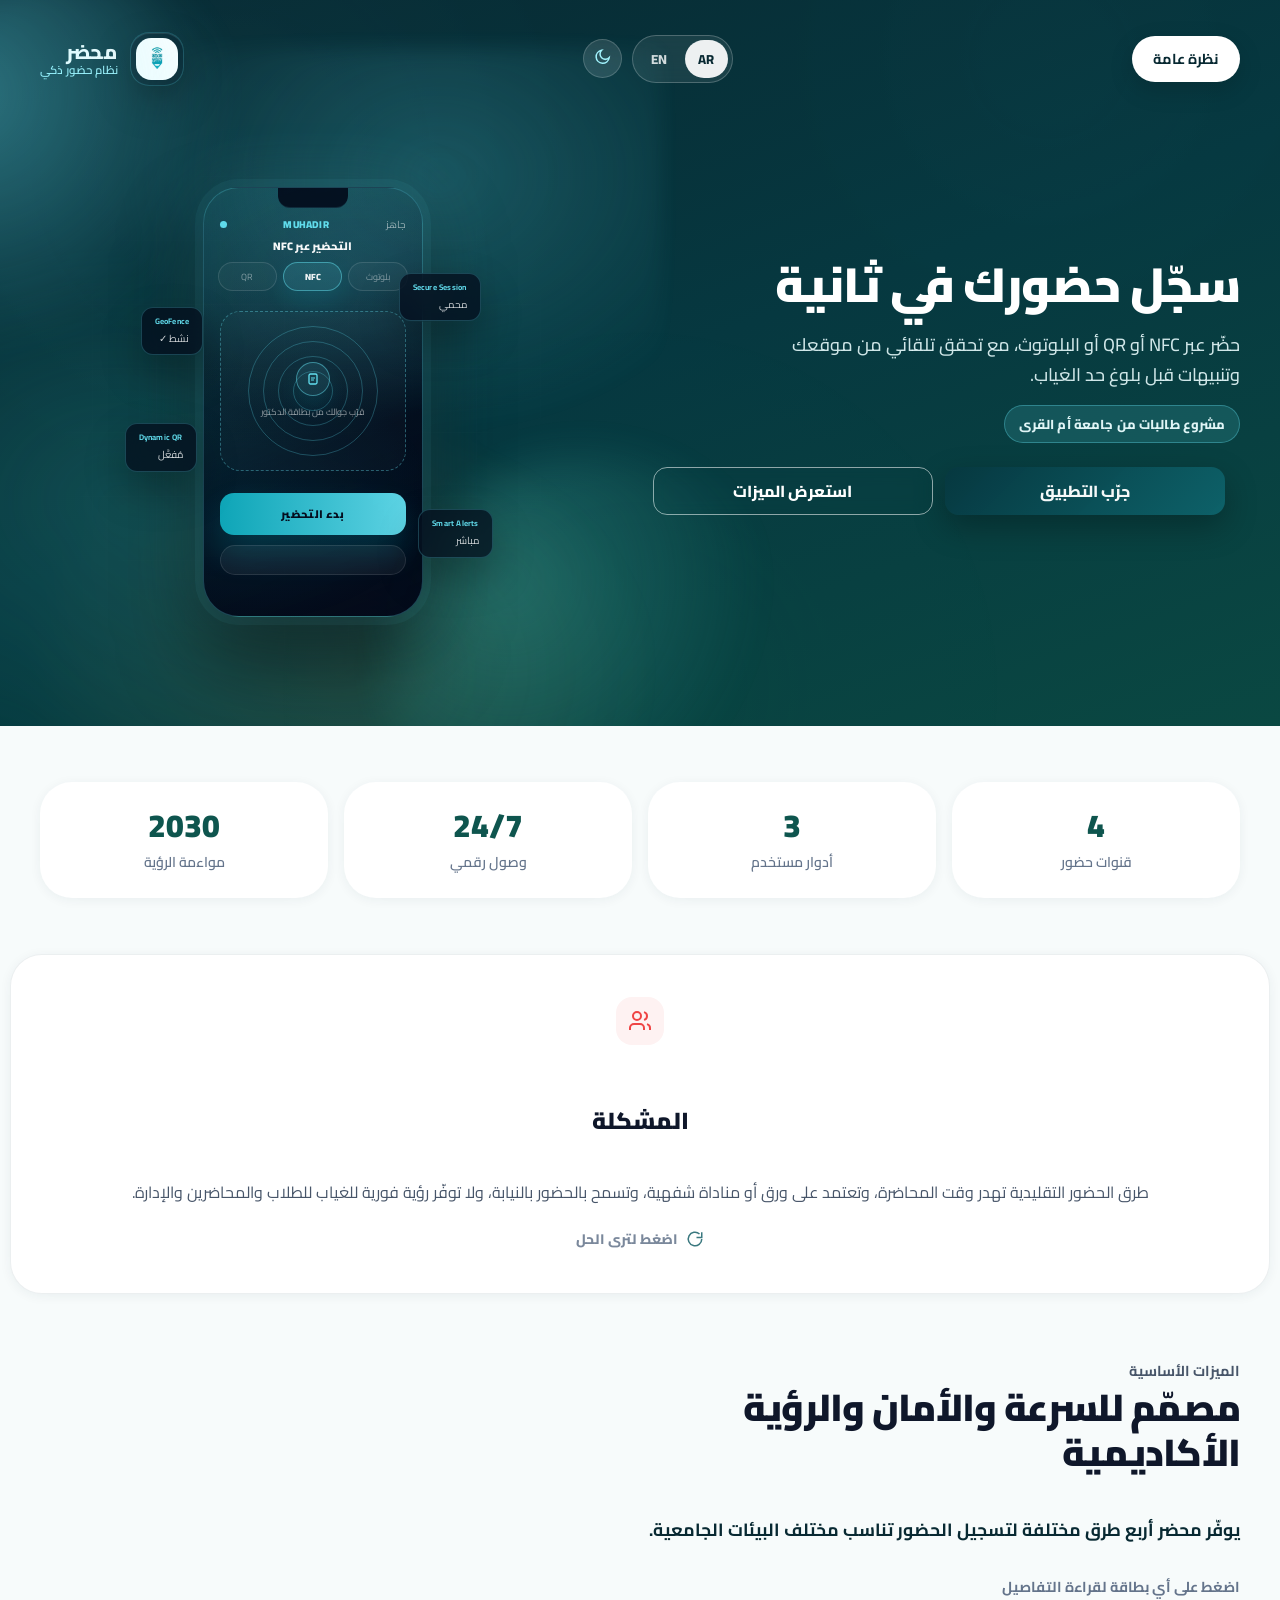
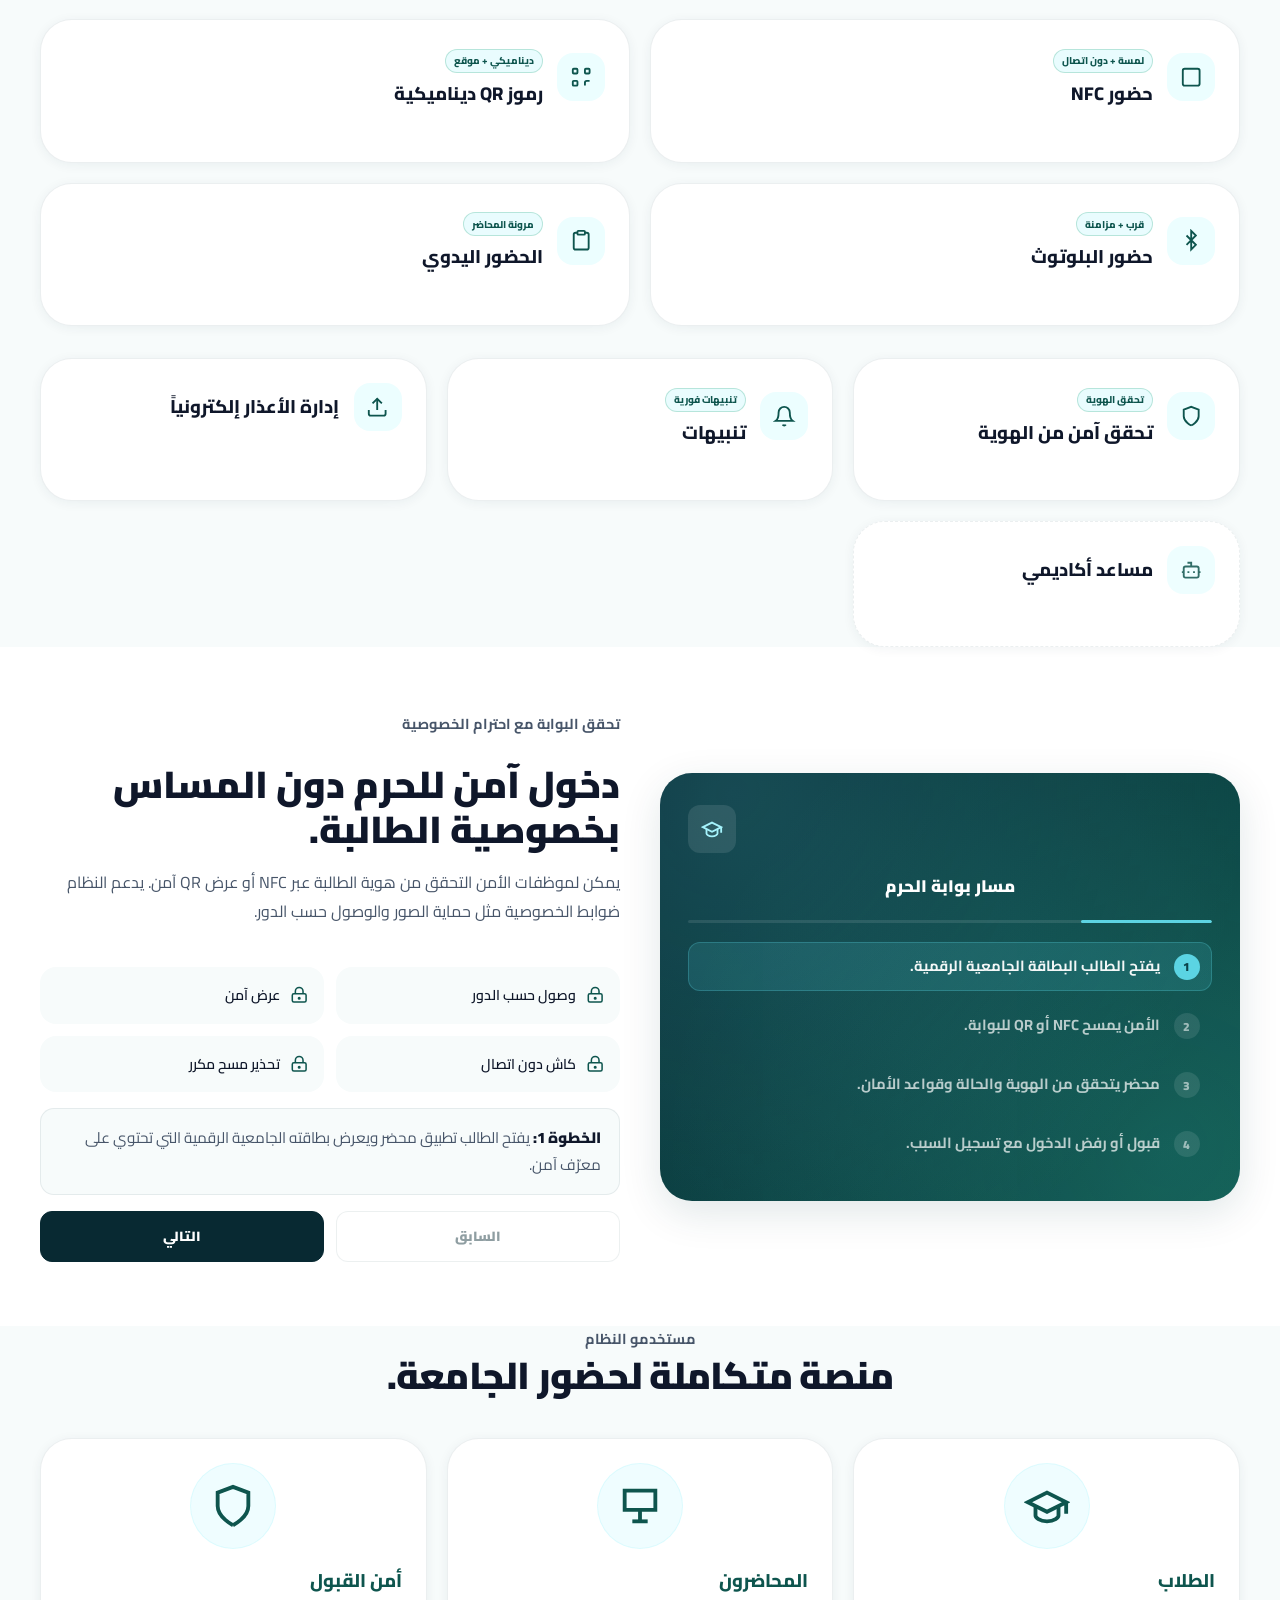
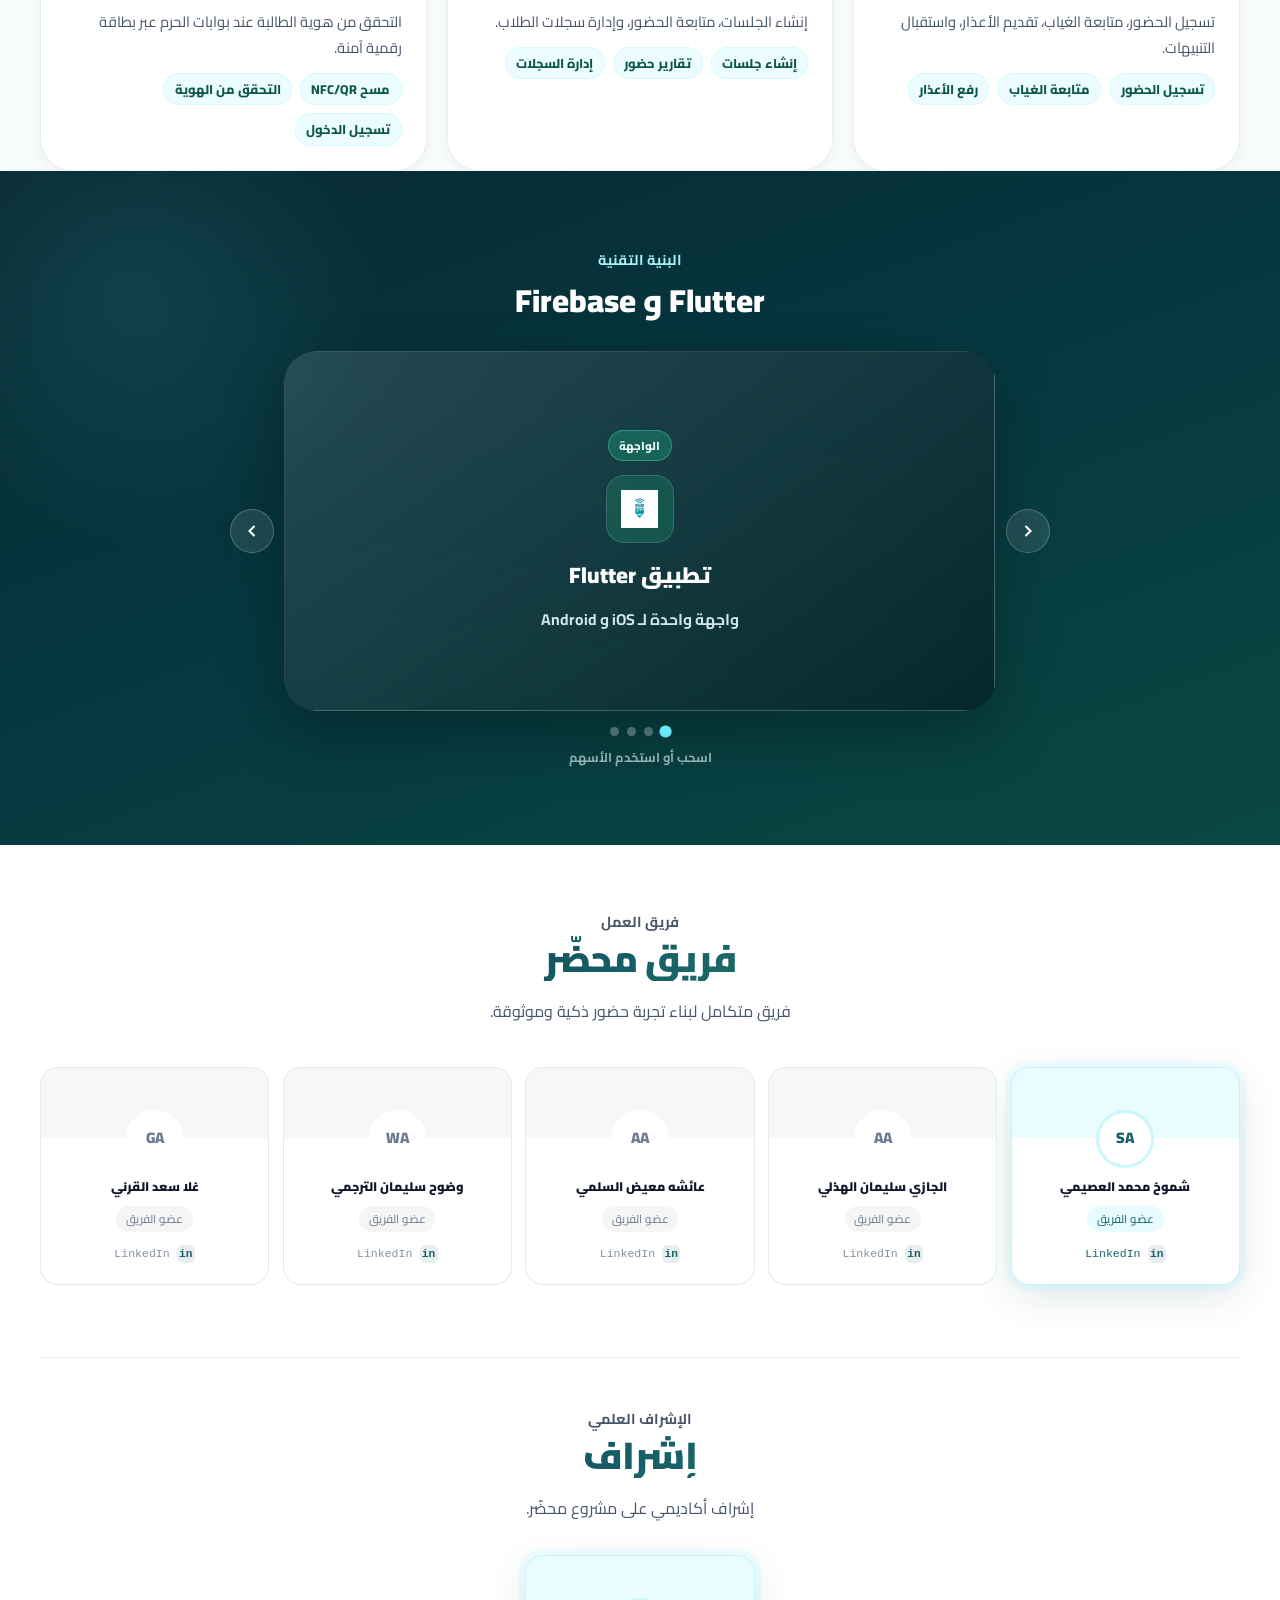
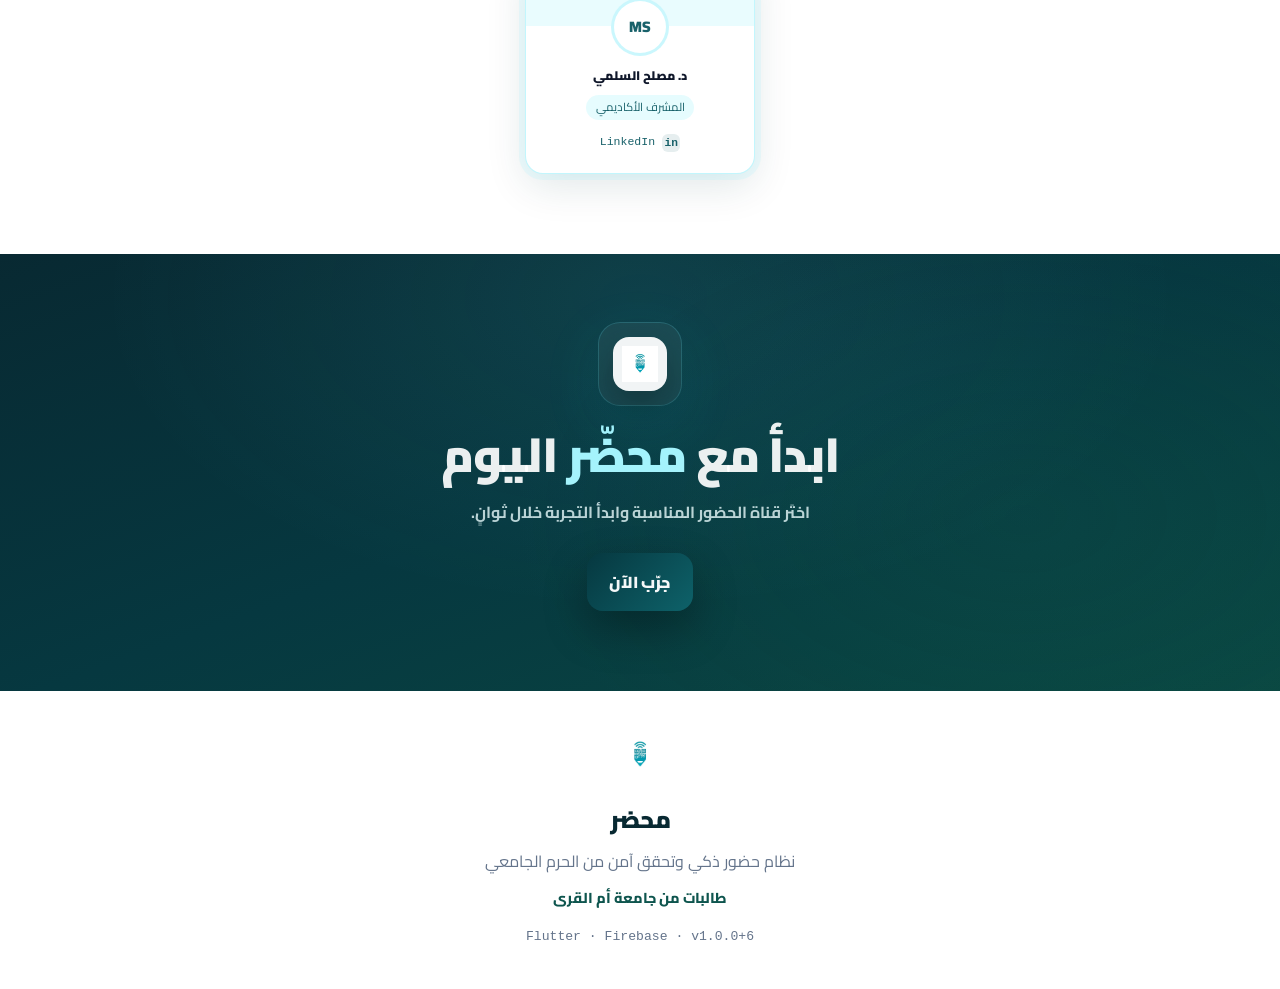
==== docs/project-overview/index.html @ a18daabd "docs: add project overview landing page Add bilingual static site for MUHADIR project presentation w" ====
<!DOCTYPE html>
<html lang="ar" dir="rtl">
<head>
  <meta charset="UTF-8" />
  <meta name="viewport" content="width=device-width, initial-scale=1.0" />
  <meta name="description" content="MUHADIR (محضر) — Smart university attendance with NFC, QR, BLE, smart alerts, excuse tracking, and secure campus verification." />
  <meta name="theme-color" content="#082932" />
  <title>محضر | MUHADIR — Project Overview</title>
  <link rel="icon" href="assets/images/app_icon.png" type="image/png" />
  <script>
    (function () {
      var p = location.pathname || "";
      var local = p.indexOf("project-overview") !== -1 || location.protocol === "file:";
      window.MUHADIR_ASSETS = local ? "assets/images/" : "/assets/images/";
      document.querySelectorAll("[data-muhadir-img]").forEach(function (img) {
        img.src = window.MUHADIR_ASSETS + img.getAttribute("data-muhadir-img");
      });
    })();
  </script>
  <link rel="preconnect" href="https://fonts.googleapis.com" />
  <link rel="preconnect" href="https://fonts.gstatic.com" crossorigin />
  <link href="https://fonts.googleapis.com/css2?family=Cairo:wght@400;500;600;700;800;900&display=swap" rel="stylesheet" />
  <link rel="stylesheet" href="styles.css" />
</head>
<body>
  <a class="skip-link" href="#main" data-ar="تخطي إلى المحتوى" data-en="Skip to content">تخطي إلى المحتوى</a>
  <div class="scroll-progress" id="scrollProgress" aria-hidden="true"></div>

  <main id="main">
    <section class="hero-panel" id="top">
      <div class="hero-panel-glow" aria-hidden="true"></div>
      <div class="container hero-panel-inner">
        <header class="hero-nav">
          <a href="#top" class="hero-nav__brand hero-brand">
            <span class="hero-brand-icon hero-brand-icon-img" aria-hidden="true">
              <img data-muhadir-img="app_icon.png" src="assets/images/app_icon.png" alt="" width="24" height="24" />
            </span>
            <span class="hero-brand-text">
              <span class="hero-brand-name" data-ar="محضر" data-en="MUHADIR">محضر</span>
              <span class="hero-brand-tag" data-ar="نظام حضور ذكي" data-en="Smart Attendance System">نظام حضور ذكي</span>
            </span>
          </a>
          <div class="hero-nav__center">
            <div class="lang-seg" role="group" aria-label="Language">
              <button type="button" class="lang-seg-btn" data-lang="ar">AR</button>
              <button type="button" class="lang-seg-btn" data-lang="en">EN</button>
            </div>
            <button type="button" class="theme-toggle" id="themeToggle" aria-label="Toggle dark mode" aria-pressed="false">
              <span class="theme-ico theme-ico-sun" aria-hidden="true">
                <svg viewBox="0 0 24 24" fill="none" stroke="currentColor" stroke-width="2">
                  <circle cx="12" cy="12" r="4" />
                  <path d="M12 2v2M12 20v2M4.93 4.93l1.41 1.41M17.66 17.66l1.41 1.41M2 12h2M20 12h2M4.93 19.07l1.41-1.41M17.66 6.34l1.41-1.41" />
                </svg>
              </span>
              <span class="theme-ico theme-ico-moon" aria-hidden="true">
                <svg viewBox="0 0 24 24" fill="none" stroke="currentColor" stroke-width="2">
                  <path d="M21 12.8A8.5 8.5 0 1 1 11.2 3a6.5 6.5 0 0 0 9.8 9.8Z" />
                </svg>
              </span>
            </button>
          </div>
          <span class="hero-nav__pill btn-pill btn-pill-light" data-ar="نظرة عامة" data-en="Project Overview">نظرة عامة</span>
        </header>

        <div class="hero-grid hero-grid-overview reveal">
          <div class="hero-copy muhadir-hero">
            <h1 class="muhadir-hero__title" data-ar="سجّل حضورك في ثانية" data-en="Check in within seconds">
              سجّل حضورك في ثانية
            </h1>

            <p class="muhadir-hero__desc" data-ar="حضّر عبر NFC أو QR أو البلوتوث، مع تحقق تلقائي من موقعك وتنبيهات قبل بلوغ حد الغياب." data-en="Check in via NFC, QR, or Bluetooth—with automatic location verification and alerts before absence limits.">
              حضّر عبر NFC أو QR أو البلوتوث، مع تحقق تلقائي من موقعك وتنبيهات قبل بلوغ حد الغياب.
            </p>

            <p class="muhadir-hero__affiliation" data-ar="مشروع طالبات من جامعة أم القرى" data-en="A project by students from Umm Al-Qura University">
              مشروع طالبات من جامعة أم القرى
            </p>

            <div class="muhadir-hero__actions">
              <a
                class="muhadir-hero__btn muhadir-hero__btn--primary"
                href="https://muhadir-7f83e.firebaseapp.com/"
                target="_blank"
                rel="noopener noreferrer"
                data-ar="جرّب التطبيق"
                data-en="Try the app"
              >جرّب التطبيق</a>
              <a
                class="muhadir-hero__btn muhadir-hero__btn--secondary js-hero-scroll-features"
                href="#features"
                data-ar="استعرض الميزات"
                data-en="Explore features"
              >استعرض الميزات</a>
            </div>
          </div>

          <div class="hero-phone hero-scene reveal reveal-delay-1" aria-label="Floating phone preview">
            <div class="hero-tech-bg" aria-hidden="true">
              <div class="hero-mesh"></div>
              <div class="hero-gridlines"></div>
              <div class="hero-glow hero-glow-a"></div>
              <div class="hero-glow hero-glow-b"></div>
              <div class="hero-pulse">
                <span class="pulse p1"></span>
                <span class="pulse p2"></span>
                <span class="pulse p3"></span>
              </div>
              <div class="hero-particles">
                <span class="pt"></span><span class="pt"></span><span class="pt"></span><span class="pt"></span><span class="pt"></span><span class="pt"></span>
              </div>
            </div>

            <div class="phone-wrap">
              <div class="phone">
                <div class="phone-notch"></div>
                <div class="phone-header">
                  <span data-ar="جاهز" data-en="Ready">جاهز</span>
                  <span class="phone-brand">MUHADIR</span>
                  <span class="phone-dot" aria-hidden="true"></span>
                </div>

                <div class="phone-title" data-ar="التحضير عبر NFC" data-en="NFC Check-in">التحضير عبر NFC</div>

                <div class="tabs" role="tablist" aria-label="Methods">
                  <button class="tab" type="button" role="tab" aria-selected="false" data-method="ble" data-ar="بلوتوث" data-en="BLE">بلوتوث</button>
                  <button class="tab active" type="button" role="tab" aria-selected="true" data-method="nfc">NFC</button>
                  <button class="tab" type="button" role="tab" aria-selected="false" data-method="qr">QR</button>
                </div>

                <div class="nfc-zone" aria-hidden="true">
                  <div class="ring"></div>
                  <div class="ring"></div>
                  <div class="ring"></div>
                  <div class="ring"></div>
                  <div class="nfc-icon">
                    <svg width="16" height="16" viewBox="0 0 16 16" fill="none" aria-hidden="true">
                      <rect x="4" y="3" width="8" height="10" rx="1.5" stroke="currentColor" stroke-width="1.3" />
                      <line x1="6" y1="7" x2="10" y2="7" stroke="currentColor" stroke-width="1.2" />
                      <line x1="6" y1="9" x2="9" y2="9" stroke="currentColor" stroke-width="1.2" />
                    </svg>
                  </div>
                  <div class="nfc-label" data-ar="اقترب من المستشعر" data-en="Move closer to the sensor">اقترب من المستشعر</div>
                </div>

                <button type="button" class="phone-btn phone-checkin" data-ar="بدء التحضير" data-en="Start check-in">بدء التحضير</button>
                <div class="phone-result" role="status" aria-live="polite"></div>
              </div>

              <div class="badge badge-1" aria-hidden="true"><strong>GeoFence</strong><span data-ar="نشط ✓" data-en="Active ✓">نشط ✓</span></div>
              <div class="badge badge-2" aria-hidden="true"><strong>Dynamic QR</strong><span data-ar="مُفعَّل" data-en="Enabled">مُفعَّل</span></div>
              <div class="badge badge-3" aria-hidden="true"><strong>Smart Alerts</strong><span data-ar="مباشر" data-en="Live">مباشر</span></div>
              <div class="badge badge-4" aria-hidden="true"><strong>Secure Session</strong><span data-ar="محمي" data-en="Protected">محمي</span></div>
            </div>
          </div>
        </div>
      </div>
    </section>

    <section class="stats-section" aria-label="Statistics">
      <div class="container stats-grid" id="statsGrid"></div>
    </section>

    <section id="about" class="section-duo">
      <div class="container duo-grid duo-grid-flip">
        <div class="flip-scene reveal" id="problemSolutionCard" role="button" tabindex="0" aria-label="اضغط لعرض الحل" aria-pressed="false">
          <div class="flip-inner">
            <!-- Front: Problem -->
            <article class="flip-face flip-front">
              <div class="card-icon card-icon-red" aria-hidden="true">
                <svg viewBox="0 0 24 24" fill="none" stroke="currentColor" stroke-width="2"><path d="M16 21v-2a4 4 0 0 0-4-4H6a4 4 0 0 0-4 4v2"/><circle cx="9" cy="7" r="4"/><path d="M22 21v-2a4 4 0 0 0-3-3.87M16 3.13a4 4 0 0 1 0 7.75"/></svg>
              </div>
              <h2 data-ar="المشكلة" data-en="The Problem">المشكلة</h2>
              <p data-ar="طرق الحضور التقليدية تهدر وقت المحاضرة، وتعتمد على ورق أو مناداة شفهية، وتسمح بالحضور بالنيابة، ولا توفّر رؤية فورية للغياب للطلاب والمحاضرين والإدارة." data-en="Traditional university attendance methods waste lecture time, depend on paper sheets or verbal roll calls, allow proxy attendance, and do not provide real-time absence visibility for students, lecturers, and administrators.">
                طرق الحضور التقليدية تهدر وقت المحاضرة، وتعتمد على ورق أو مناداة شفهية، وتسمح بالحضور بالنيابة، ولا توفّر رؤية فورية للغياب للطلاب والمحاضرين والإدارة.
              </p>
              <div class="flip-hint">
                <svg viewBox="0 0 24 24" fill="none" stroke="currentColor" stroke-width="2" aria-hidden="true"><path d="M21 12a9 9 0 1 1-3-6.7"/><path d="M21 3v7h-7"/></svg>
                <span data-ar="اضغط لترى الحل" data-en="Tap to view the solution">اضغط لترى الحل</span>
              </div>
            </article>

            <!-- Back: Solution -->
            <article class="flip-face flip-back">
              <div class="flip-particles" aria-hidden="true"></div>
              <div class="card-icon card-icon-cyan" aria-hidden="true">
                <svg viewBox="0 0 24 24" fill="none" stroke="currentColor" stroke-width="2"><path d="M12 22s8-4 8-10V5l-8-3-8 3v7c0 6 8 10 8 10"/><path d="m9 12 2 2 4-4"/></svg>
              </div>
              <h2 data-ar="الحل" data-en="The Solution">الحل</h2>
              <div class="flip-divider" aria-hidden="true"></div>
              <p data-ar="محضر يوحّد الحضور داخل القاعات وعند بوابات الحرم عبر هوية رقمية آمنة، وقنوات تسجيل متعددة، وضوابط الخصوصية، ومراقبة غياب تلقائية." data-en="MUHADIR centralizes attendance inside classrooms and at campus gates through secure digital identity, multiple check-in methods, privacy controls, and automated absence monitoring.">
                محضر يوحّد الحضور داخل القاعات وعند بوابات الحرم عبر هوية رقمية آمنة، وقنوات تسجيل متعددة، وضوابط الخصوصية، ومراقبة غياب تلقائية.
              </p>
            </article>
          </div>
        </div>
      </div>
    </section>

    <section id="features" class="section-features">
      <div class="container">
        <header class="section-intro reveal">
          <p class="eyebrow" data-ar="الميزات الأساسية" data-en="Core Features">الميزات الأساسية</p>
          <h2 data-ar="مصمّم للسرعة والأمان والرؤية الأكاديمية" data-en="Built for speed, security, and academic visibility">مصمّم للسرعة والأمان والرؤية الأكاديمية</h2>
        </header>

        <p class="attendance-methods__lead reveal" data-ar="يوفّر محضر أربع طرق مختلفة لتسجيل الحضور تناسب مختلف البيئات الجامعية." data-en="MUHADIR offers four different ways to record attendance—suited to different university settings.">
          يوفّر محضر أربع طرق مختلفة لتسجيل الحضور تناسب مختلف البيئات الجامعية.
        </p>
        <p class="features-hint reveal" data-ar="اضغط على أي بطاقة لقراءة التفاصيل" data-en="Tap a card to read details">اضغط على أي بطاقة لقراءة التفاصيل</p>
        <div class="methods-four" id="attendanceMethodsGrid"></div>

        <div class="features-grid" id="featuresGrid"></div>
      </div>
    </section>

    <section id="gate" class="section-gate">
      <div class="container gate-grid">
        <aside class="gate-left reveal reveal-delay-1" aria-label="Gate flow interactive panel">
          <div class="gate-left-icon" aria-hidden="true">
            <svg viewBox="0 0 24 24" fill="none" stroke="currentColor" stroke-width="2"><path d="M22 10v6M2 10l10-5 10 5-10 5z"/><path d="M6 12v5c0 1 2 3 6 3s6-2 6-3v-5"/></svg>
          </div>
          <h3 class="gate-left-title" data-ar="مسار بوابة الحرم" data-en="Campus Gate Flow">مسار بوابة الحرم</h3>
          <div class="gate-progress" aria-hidden="true"><div class="gate-progress-fill" id="gateProg"></div></div>
          <div class="gate-steps-panel" id="gateStepsPanel" aria-label="Steps"></div>
        </aside>

        <div class="gate-right reveal">
          <div class="gate-copy">
            <p class="eyebrow" data-ar="تحقق البوابة مع احترام الخصوصية" data-en="Privacy-Aware Gate Verification">تحقق البوابة مع احترام الخصوصية</p>
            <h2 data-ar="دخول آمن للحرم دون المساس بخصوصية الطالبة." data-en="Secure campus access without compromising student privacy.">دخول آمن للحرم دون المساس بخصوصية الطالبة.</h2>
            <p data-ar="يمكن لموظفات الأمن التحقق من هوية الطالبة عبر NFC أو عرض QR آمن. يدعم النظام ضوابط الخصوصية مثل حماية الصور والوصول حسب الدور." data-en="Female security officers can verify student identity through NFC or QR-based secure display. The system supports privacy controls such as protected student photos and role-based access.">
              يمكن لموظفات الأمن التحقق من هوية الطالبة عبر NFC أو عرض QR آمن. يدعم النظام ضوابط الخصوصية مثل حماية الصور والوصول حسب الدور.
            </p>
          </div>

          <div class="gate-tags-grid" id="gateTags"></div>

          <div class="gate-detail" aria-live="polite">
            <p id="gateDetailText"></p>
          </div>

          <div class="gate-nav">
            <button type="button" class="gate-btn" id="gatePrev" disabled data-ar="السابق" data-en="Prev">السابق</button>
            <button type="button" class="gate-btn gate-btn-primary" id="gateNext" data-ar="التالي" data-en="Next">التالي</button>
          </div>
        </div>
      </div>
    </section>

    <section id="roles" class="section-users">
      <div class="container">
        <header class="section-intro section-intro-center reveal">
          <p class="eyebrow" data-ar="مستخدمو النظام" data-en="System Users">مستخدمو النظام</p>
          <h2 data-ar="منصة متكاملة لحضور الجامعة." data-en="One integrated platform for university attendance.">منصة متكاملة لحضور الجامعة.</h2>
        </header>
        <div class="users-grid" id="usersGrid"></div>
      </div>
    </section>

    <section id="stack" class="section-stack">
      <div class="section-stack__glow" aria-hidden="true"></div>
      <div class="container stack-layout">
        <header class="stack-head reveal">
          <p class="eyebrow eyebrow-light" data-ar="البنية التقنية" data-en="Technology Stack">البنية التقنية</p>
          <h2 data-ar="Flutter و Firebase" data-en="Flutter &amp; Firebase">Flutter و Firebase</h2>
        </header>
        <div class="stack-swap reveal" id="stackSwap">
          <div class="stack-swap__shell">
            <button type="button" class="stack-swap__arrow stack-swap__arrow--prev" id="stackPrev" aria-label="السابق">
              <svg viewBox="0 0 24 24" fill="none" stroke="currentColor" stroke-width="2.5" aria-hidden="true"><path d="m15 18-6-6 6-6"/></svg>
            </button>
            <div class="stack-swap__viewport" id="stackViewport">
              <div class="stack-swap__track" id="stackTrack" aria-live="polite"></div>
            </div>
            <button type="button" class="stack-swap__arrow stack-swap__arrow--next" id="stackNext" aria-label="التالي">
              <svg viewBox="0 0 24 24" fill="none" stroke="currentColor" stroke-width="2.5" aria-hidden="true"><path d="m9 18 6-6-6-6"/></svg>
            </button>
          </div>
          <div class="stack-swap__dots" id="stackDots" role="tablist" aria-label="Technology stack"></div>
          <p class="stack-swap__hint" data-ar="اسحب أو استخدم الأسهم" data-en="Swipe or use arrows">اسحب أو استخدم الأسهم</p>
        </div>
      </div>
    </section>

    <section id="team" class="section-team">
      <div class="container">
        <header class="section-intro section-intro-center reveal">
          <p class="eyebrow" data-ar="فريق العمل" data-en="Team">فريق العمل</p>
          <h2 class="grad-title" data-ar="فريق محضّر" data-en="The team behind MUHADIR">فريق محضّر</h2>
          <p data-ar="فريق متكامل لبناء تجربة حضور ذكية وموثوقة." data-en="A focused team building a smart, reliable attendance experience.">
            فريق متكامل لبناء تجربة حضور ذكية وموثوقة.
          </p>
        </header>

        <div class="team-grid team-grid-compact" id="teamGrid">
          <a class="tcard reveal active" href="https://www.linkedin.com/in/shomokh-alosaimei-825851273/?skipRedirect=true" target="_blank" rel="noreferrer" tabindex="0">
            <div class="tcard-bg" aria-hidden="true"></div>
            <div class="av" aria-hidden="true">SA</div>
            <div class="tcard-name" data-ar="شموخ محمد العصيمي" data-en="Shomokh Mohammed Alosaimei">شموخ محمد العصيمي</div>
            <div class="tcard-role" data-ar="عضو الفريق" data-en="Team member">عضو الفريق</div>
            <div class="tcard-link mono" data-ar="LinkedIn" data-en="LinkedIn">
              <span class="tcard-link-ico" aria-hidden="true">in</span>
              LinkedIn
            </div>
          </a>

          <a class="tcard reveal" href="https://www.linkedin.com/in/aljazi-alhuthali-a62025374/" target="_blank" rel="noreferrer" tabindex="0">
            <div class="tcard-bg" aria-hidden="true"></div>
            <div class="av" aria-hidden="true">AA</div>
            <div class="tcard-name" data-ar="الجازي سليمان الهذلي" data-en="Aljazi Sulaiman Alhuthali">الجازي سليمان الهذلي</div>
            <div class="tcard-role" data-ar="عضو الفريق" data-en="Team member">عضو الفريق</div>
            <div class="tcard-link mono" data-ar="LinkedIn" data-en="LinkedIn">
              <span class="tcard-link-ico" aria-hidden="true">in</span>
              LinkedIn
            </div>
          </a>

          <a class="tcard reveal" href="https://www.linkedin.com/in/aeshah-alsulami/" target="_blank" rel="noreferrer" tabindex="0">
            <div class="tcard-bg" aria-hidden="true"></div>
            <div class="av" aria-hidden="true">AA</div>
            <div class="tcard-name" data-ar="عائشه معيض السلمي" data-en="Aeshah Mayud Alsulami">عائشه معيض السلمي</div>
            <div class="tcard-role" data-ar="عضو الفريق" data-en="Team member">عضو الفريق</div>
            <div class="tcard-link mono" data-ar="LinkedIn" data-en="LinkedIn">
              <span class="tcard-link-ico" aria-hidden="true">in</span>
              LinkedIn
            </div>
          </a>

          <a class="tcard reveal" href="https://www.linkedin.com/in/wadhuhalturgemi/" target="_blank" rel="noreferrer" tabindex="0">
            <div class="tcard-bg" aria-hidden="true"></div>
            <div class="av" aria-hidden="true">WA</div>
            <div class="tcard-name" data-ar="وضوح سليمان الترجمي" data-en="Wadhuh Suliman Alturgemi">وضوح سليمان الترجمي</div>
            <div class="tcard-role" data-ar="عضو الفريق" data-en="Team member">عضو الفريق</div>
            <div class="tcard-link mono" data-ar="LinkedIn" data-en="LinkedIn">
              <span class="tcard-link-ico" aria-hidden="true">in</span>
              LinkedIn
            </div>
          </a>

          <a class="tcard reveal" href="https://www.linkedin.com/in/ghalaqrnii?utm_source=share_via&utm_content=profile&utm_medium=member_ios" target="_blank" rel="noreferrer" tabindex="0">
            <div class="tcard-bg" aria-hidden="true"></div>
            <div class="av" aria-hidden="true">GA</div>
            <div class="tcard-name" data-ar="غلا سعد القرني" data-en="Ghala Saad Al-Qarni">غلا سعد القرني</div>
            <div class="tcard-role" data-ar="عضو الفريق" data-en="Team member">عضو الفريق</div>
            <div class="tcard-link mono" data-ar="LinkedIn" data-en="LinkedIn">
              <span class="tcard-link-ico" aria-hidden="true">in</span>
              LinkedIn
            </div>
          </a>
        </div>

        <div class="supervisor-block reveal">
          <header class="section-intro section-intro-center">
            <p class="eyebrow" data-ar="الإشراف العلمي" data-en="Academic supervision">الإشراف العلمي</p>
            <h2 class="grad-title" data-ar="إشراف" data-en="Supervision">إشراف</h2>
            <p data-ar="إشراف أكاديمي على مشروع محضّر." data-en="Academic supervision for the MUHADIR project.">
              إشراف أكاديمي على مشروع محضّر.
            </p>
          </header>

          <div class="team-grid team-grid-compact supervisor-card-wrap">
            <a
              class="tcard reveal active"
              href="https://www.linkedin.com/in/musleh-alsulami-5b502253/"
              target="_blank"
              rel="noopener noreferrer"
              tabindex="0"
            >
              <div class="tcard-bg" aria-hidden="true"></div>
              <div class="av" aria-hidden="true">MS</div>
              <div class="tcard-name" data-ar="د. مصلح السلمي" data-en="Dr. Musleh Al-Sulami">د. مصلح السلمي</div>
              <div class="tcard-role" data-ar="المشرف الأكاديمي" data-en="Academic supervisor">المشرف الأكاديمي</div>
              <div class="tcard-link mono" data-ar="LinkedIn" data-en="LinkedIn">
                <span class="tcard-link-ico" aria-hidden="true">in</span>
                LinkedIn
              </div>
            </a>
          </div>
        </div>
      </div>
    </section>

    <section class="cta-try reveal" aria-label="Try now">
      <div class="container cta-try-inner">
        <div class="cta-try-icon" aria-hidden="true">
          <div class="cta-try-icon-inner">
            <img data-muhadir-img="app_icon.png" src="assets/images/app_icon.png" alt="" width="40" height="40" />
          </div>
        </div>

        <h2 class="cta-try-title">
          <span data-ar="ابدأ مع " data-en="Start with ">ابدأ مع </span>
          <span class="cta-try-brand" data-ar="محضّر" data-en="MUHADIR">محضّر</span>
          <span data-ar=" اليوم" data-en=" today"> اليوم</span>
        </h2>

        <p class="cta-try-sub" data-ar="اختَر قناة الحضور المناسبة وابدأ التجربة خلال ثوانٍ." data-en="Pick the right check-in channel and start in seconds.">
          اختَر قناة الحضور المناسبة وابدأ التجربة خلال ثوانٍ.
        </p>

        <div class="cta-try-actions">
          <a class="cta-try-btn" href="https://muhadir-7f83e.firebaseapp.com/" target="_blank" rel="noreferrer" data-ar="جرّب الآن" data-en="Try now">جرّب الآن</a>
        </div>
      </div>
    </section>
  </main>

  <footer class="site-footer">
    <div class="container footer-center">
      <img data-muhadir-img="app_icon.png" src="assets/images/app_icon.png" alt="" class="footer-logo" width="48" height="48" />
      <h2 data-ar="محضر" data-en="MUHADIR">محضر</h2>
      <p data-ar="نظام حضور ذكي وتحقق آمن من الحرم الجامعي" data-en="Smart Attendance &amp; Secure Campus Verification System">نظام حضور ذكي وتحقق آمن من الحرم الجامعي</p>
      <p class="footer-uni" data-ar="طالبات من جامعة أم القرى" data-en="Students from Umm Al-Qura University">طالبات من جامعة أم القرى</p>
      <p class="footer-meta mono">Flutter · Firebase · v1.0.0+6</p>
    </div>
  </footer>

  <button type="button" class="back-top" id="backTop" aria-label="Back to top">
    <svg viewBox="0 0 24 24" fill="none" stroke="currentColor" stroke-width="2"><path d="M12 19V5M5 12l7-7 7 7"/></svg>
  </button>

  <script src="script.js"></script>
</body>
</html>
---- docs/project-overview/styles.css ----
/* ─── MUHADIR overview — design tokens ─── */
:root {
  --deep: #082932;
  --teal: #0e554e;
  --teal-mid: #063840;
  --hero-from: #082932;
  --hero-mid: #063840;
  --hero-to: #0e554e;
  --accent: #a5f3fc;
  --accent-strong: #67e8f9;
  --accent-text: #082932;
  --cyan: #67e8f9;
  --cyan-bright: #a5f3fc;
  --cyan-btn: #7dd3fc;
  --gold: #f8d978;
  --mint: #67e8f9;
  --bg: #f7fbfb;
  --surface: #ffffff;
  --text: #0f172a;
  --text-secondary: #475569;
  --text-muted: #64748b;
  --red-icon: #ef4444;
  --red-bg: #fef2f2;
  --radius: 1rem;
  --radius-lg: 1.5rem;
  --radius-xl: 2rem;
  --font: "Cairo", system-ui, sans-serif;
  --ease: cubic-bezier(0.22, 1, 0.36, 1);
  --transition: 0.25s var(--ease);
  --shadow-sm: 0 2px 12px rgba(7, 59, 66, 0.06);
  --shadow-md: 0 12px 40px rgba(7, 59, 66, 0.12);
}

html[data-theme="dark"] {
  --bg: #050b14;
  --surface: rgba(8, 14, 24, 0.72);
  --text: rgba(255, 255, 255, 0.94);
  --text-secondary: rgba(255, 255, 255, 0.74);
  --text-muted: rgba(255, 255, 255, 0.60);
  --shadow-sm: 0 10px 32px rgba(0, 0, 0, 0.22);
  --shadow-md: 0 20px 70px rgba(0, 0, 0, 0.34);
}

/* Dark mode: fix "light" cards that use hardcoded whites */
html[data-theme="dark"] .stat-card,
html[data-theme="dark"] .feature-card,
html[data-theme="dark"] .user-card,
html[data-theme="dark"] .flow-card,
html[data-theme="dark"] .flow-list-card,
html[data-theme="dark"] .tcard {
  background: rgba(2, 6, 23, 0.55);
  border-color: rgba(255, 255, 255, 0.10);
}

html[data-theme="dark"] .tcard-bg {
  background: rgba(255, 255, 255, 0.04);
}

html[data-theme="dark"] .tcard:hover {
  border-color: rgba(103, 232, 249, 0.22);
}

html[data-theme="dark"] .tcard-name {
  color: rgba(255, 255, 255, 0.92);
}

html[data-theme="dark"] .tcard-role {
  color: rgba(255, 255, 255, 0.66);
  background: rgba(255, 255, 255, 0.06);
}

html[data-theme="dark"] .tcard-link {
  color: rgba(255, 255, 255, 0.62);
}

html[data-theme="dark"] .av {
  background: rgba(255, 255, 255, 0.06);
  border-color: rgba(255, 255, 255, 0.10);
  color: rgba(255, 255, 255, 0.72);
}

html[data-theme="dark"] .tcard-link-ico {
  background: rgba(255, 255, 255, 0.08);
  color: rgba(165, 243, 252, 0.92);
}

html[data-theme="dark"] .feature-card .feature-icon {
  background: rgba(255, 255, 255, 0.07);
  color: rgba(165, 243, 252, 0.92);
}

html[data-theme="dark"] .feature-desc,
html[data-theme="dark"] .user-card p,
html[data-theme="dark"] .section-intro p,
html[data-theme="dark"] .features-hint {
  color: var(--text-secondary);
}

html[data-theme="dark"] .feature-line {
  background: rgba(255, 255, 255, 0.10);
}

*,
*::before,
*::after {
  box-sizing: border-box;
}

html {
  scroll-behavior: smooth;
}

body {
  margin: 0;
  font-family: var(--font);
  font-size: 1rem;
  color: var(--text);
  background: var(--bg);
  line-height: 1.75;
  -webkit-font-smoothing: antialiased;
}

html[data-theme="dark"] .hero-panel-glow {
  opacity: 0.30;
}

html[data-theme="dark"] .btn-pill-light {
  background: rgba(255, 255, 255, 0.08);
  border-color: rgba(255, 255, 255, 0.14);
  color: rgba(255, 255, 255, 0.84);
}

.mono {
  font-family: "Cascadia Code", "Consolas", monospace;
}

.sr-only {
  position: absolute;
  width: 1px;
  height: 1px;
  padding: 0;
  margin: -1px;
  overflow: hidden;
  clip: rect(0, 0, 0, 0);
  border: 0;
}

.skip-link {
  position: absolute;
  top: -100px;
  inset-inline-start: 1rem;
  z-index: 9999;
  padding: 0.6rem 1rem;
  background: var(--deep);
  color: #fff;
  border-radius: 8px;
  font-weight: 600;
  text-decoration: none;
  transition: top 0.2s;
}

.skip-link:focus {
  top: 1rem;
}

.scroll-progress {
  position: fixed;
  top: 0;
  inset-inline-start: 0;
  height: 3px;
  width: 0;
  background: linear-gradient(90deg, var(--deep), var(--teal), var(--mint));
  z-index: 200;
  transition: width 0.1s linear;
}

.container {
  width: min(1200px, calc(100% - 3rem));
  margin-inline: auto;
}

.icon-sm {
  width: 1rem;
  height: 1rem;
  flex-shrink: 0;
}

/* ─── Hero panel ─── */
.hero-panel {
  position: relative;
  overflow: hidden;
  color: #fff;
  background: linear-gradient(160deg, var(--deep) 0%, var(--teal-mid) 50%, #0a4842 100%);
  padding: 2rem 0 4rem;
}

.hero-panel-glow {
  position: absolute;
  inset: 0;
  opacity: 0.20;
  background:
    radial-gradient(circle at 18% 22%, rgba(103, 232, 249, 0.16) 0, transparent 32%),
    radial-gradient(circle at 82% 8%, rgba(103, 232, 249, 0.10) 0, transparent 26%),
    radial-gradient(circle at 50% 95%, rgba(14, 85, 78, 0.35) 0, transparent 40%);
  pointer-events: none;
}

.hero-panel-inner {
  position: relative;
  z-index: 1;
}

/* ─── Hero navbar (single row) ─── */
.hero-nav {
  display: flex;
  align-items: center;
  justify-content: space-between;
  gap: 0.75rem;
  margin-bottom: 3.5rem;
  flex-wrap: nowrap;
  width: 100%;
  min-width: 0;
}

.hero-nav__brand {
  flex-shrink: 0;
  min-width: 0;
}

.hero-nav__center {
  flex: 1;
  display: flex;
  align-items: center;
  justify-content: center;
  gap: 0.65rem;
  min-width: 0;
}

.hero-nav__pill {
  flex-shrink: 0;
  white-space: nowrap;
}

/* Visual order: brand ← center ← pill (يسار · وسط · يمين) */
html[dir="rtl"] .hero-nav__brand { order: 3; }
html[dir="rtl"] .hero-nav__center { order: 2; }
html[dir="rtl"] .hero-nav__pill { order: 1; }

html[dir="ltr"] .hero-nav__brand { order: 1; }
html[dir="ltr"] .hero-nav__center { order: 2; }
html[dir="ltr"] .hero-nav__pill { order: 3; }

@media (max-width: 480px) {
  .hero-nav {
    gap: 0.5rem;
    margin-bottom: 2rem;
  }

  .hero-nav .hero-brand-tag {
    display: none;
  }

  .hero-nav__pill.btn-pill {
    padding: 0.45rem 0.75rem;
    font-size: 0.72rem;
  }

  .hero-nav__center {
    gap: 0.45rem;
  }

  .hero-nav .lang-seg-btn {
    padding: 0.35rem 0.6rem;
    font-size: 0.75rem;
  }

  .hero-nav .theme-toggle {
    width: 2.1rem;
    height: 2.1rem;
  }
}

.hero-brand {
  display: flex;
  align-items: center;
  gap: 0.75rem;
  text-decoration: none;
  color: inherit;
}

.hero-brand-icon {
  width: 2.75rem;
  height: 2.75rem;
  display: flex;
  align-items: center;
  justify-content: center;
  border-radius: 1rem;
  background: rgba(255, 255, 255, 0.15);
  border: 1px solid rgba(255, 255, 255, 0.2);
  backdrop-filter: blur(8px);
}

.hero-brand-icon.hero-brand-icon-img {
  width: 3.35rem;
  height: 3.35rem;
  border-radius: 1.2rem;
  background: rgba(2, 6, 23, 0.22);
  border: 1px solid rgba(103, 232, 249, 0.22);
  box-shadow:
    0 16px 40px rgba(0, 0, 0, 0.22),
    inset 0 1px 0 rgba(255, 255, 255, 0.10);
}

.hero-brand-icon svg {
  width: 1.4rem;
  height: 1.4rem;
  color: var(--cyan-bright);
}

.hero-brand-icon img {
  width: calc(100% - 10px);
  height: calc(100% - 10px);
  object-fit: cover;
  border-radius: 0.95rem;
  background: rgba(255, 255, 255, 0.96);
  box-shadow: 0 10px 22px rgba(0, 0, 0, 0.18);
}

.hero-brand-text {
  display: flex;
  flex-direction: column;
  line-height: 1.2;
}

.hero-brand-name {
  font-size: 1.25rem;
  font-weight: 800;
  letter-spacing: 0.04em;
}

.hero-brand-tag {
  font-size: 0.72rem;
  color: var(--cyan-bright);
  font-weight: 600;
}

.theme-toggle {
  width: 2.45rem;
  height: 2.45rem;
  border-radius: 999px;
  display: grid;
  place-items: center;
  background: rgba(255, 255, 255, 0.12);
  border: 1px solid rgba(255, 255, 255, 0.18);
  backdrop-filter: blur(10px);
  cursor: pointer;
  transition: transform var(--transition), background var(--transition), border-color var(--transition);
  color: var(--cyan-bright);
  padding: 0;
}

.theme-toggle[aria-pressed="true"] {
  background: rgba(103, 232, 249, 0.14);
  border-color: rgba(103, 232, 249, 0.30);
  box-shadow: 0 16px 40px rgba(5, 233, 255, 0.12);
  color: rgba(236, 254, 255, 0.96);
}

.theme-toggle:hover {
  transform: translateY(-1px);
  background: rgba(255, 255, 255, 0.16);
  border-color: rgba(165, 243, 252, 0.28);
}

.theme-toggle[aria-pressed="true"]:hover {
  background: rgba(103, 232, 249, 0.18);
  border-color: rgba(103, 232, 249, 0.40);
}

.theme-toggle:focus-visible {
  outline: none;
  box-shadow: 0 0 0 6px rgba(103, 232, 249, 0.14);
}

.theme-ico {
  grid-area: 1 / 1;
  display: none;
}

.theme-ico svg {
  width: 1.15rem;
  height: 1.15rem;
}

html:not([data-theme="dark"]) .theme-ico-moon {
  display: block;
}

html[data-theme="dark"] .theme-ico-sun {
  display: block;
}

html[data-theme="dark"] .theme-toggle {
  background: rgba(255, 255, 255, 0.06);
  border-color: rgba(255, 255, 255, 0.12);
  color: rgba(165, 243, 252, 0.92);
}

html[data-theme="dark"] .theme-toggle:hover {
  background: rgba(255, 255, 255, 0.08);
  border-color: rgba(103, 232, 249, 0.22);
}

/* Ensure "active" wins in dark mode too */
html[data-theme="dark"] .theme-toggle[aria-pressed="true"] {
  background: rgba(103, 232, 249, 0.16);
  border-color: rgba(103, 232, 249, 0.36);
  box-shadow:
    0 0 0 6px rgba(103, 232, 249, 0.10),
    0 18px 50px rgba(5, 233, 255, 0.16);
  color: rgba(236, 254, 255, 0.98);
}

html[data-theme="dark"] .lang-seg {
  background: rgba(255, 255, 255, 0.05);
  border-color: rgba(255, 255, 255, 0.14);
}

.lang-seg {
  display: inline-flex;
  gap: 0.25rem;
  padding: 0.25rem;
  border-radius: 999px;
  border: 1px solid rgba(255, 255, 255, 0.22);
  background: rgba(255, 255, 255, 0.08);
  backdrop-filter: blur(10px);
}

.lang-seg-btn {
  padding: 0.42rem 0.85rem;
  border-radius: 999px;
  border: none;
  background: transparent;
  color: rgba(255, 255, 255, 0.82);
  font-family: inherit;
  font-weight: 800;
  font-size: 0.82rem;
  cursor: pointer;
  transition: background var(--transition), color var(--transition), transform 0.2s var(--ease);
}

.lang-seg-btn:hover {
  transform: translateY(-1px);
  background: rgba(255, 255, 255, 0.10);
}

.lang-seg-btn.active {
  background: rgba(255, 255, 255, 0.92);
  color: var(--deep);
}

.btn-pill {
  display: inline-flex;
  align-items: center;
  justify-content: center;
  padding: 0.65rem 1.35rem;
  border-radius: 999px;
  font-family: inherit;
  font-weight: 700;
  font-size: 0.9rem;
  text-decoration: none;
  border: none;
  cursor: pointer;
  transition: transform 0.2s var(--ease), box-shadow 0.2s, background 0.2s;
}

.btn-pill:hover {
  transform: translateY(-2px);
  text-decoration: none;
}

.btn-pill-light {
  background: #fff;
  color: var(--deep);
  box-shadow: 0 8px 24px rgba(0, 0, 0, 0.15);
}

.btn-pill-cyan {
  background: linear-gradient(135deg, rgba(6, 56, 64, 0.98), rgba(14, 100, 108, 0.94));
  color: rgba(255, 255, 255, 0.96);
  box-shadow: 0 16px 44px rgba(0, 0, 0, 0.28);
}

.btn-pill-cyan:hover {
  background: linear-gradient(135deg, rgba(6, 56, 64, 1), rgba(18, 115, 124, 0.96));
  box-shadow: 0 22px 60px rgba(0, 0, 0, 0.34);
}

.btn-pill-outline {
  background: rgba(255, 255, 255, 0.06);
  color: #fff;
  border: 1px solid rgba(255, 255, 255, 0.3);
}

.btn-pill-outline:hover {
  background: rgba(255, 255, 255, 0.12);
}

.hero-grid {
  display: grid;
  grid-template-columns: 1fr 1fr;
  gap: 3rem;
  align-items: center;
}

/* ─── Overview hero redesign ─── */
.hero-grid-overview {
  grid-template-columns: 1.05fr 0.95fr;
  gap: 3.25rem;
  align-items: center;
}

.hero-phone {
  position: relative;
  min-width: 0;
}

.hero-scene {
  min-height: 520px;
  display: grid;
  place-items: center;
}

.phone-wrap {
  position: relative;
  display: flex;
  justify-content: center;
  align-items: center;
  isolation: isolate;
}

.phone {
  width: 220px;
  height: 430px;
  background: linear-gradient(160deg, rgba(103, 232, 249, 0.06) 0%, rgba(2, 6, 23, 0.84) 60%, rgba(2, 6, 23, 0.94) 100%);
  border-radius: 36px;
  border: 1.5px solid rgba(103, 232, 249, 0.26);
  box-shadow: 0 0 0 8px rgba(103, 232, 249, 0.05), 0 0 70px rgba(103, 232, 249, 0.14),
    0 40px 80px rgba(0, 0, 0, 0.6);
  position: relative;
  overflow: hidden;
  animation: floatPhoneLite 4s ease-in-out infinite;
  z-index: 2;
}

.phone::before {
  content: "";
  position: absolute;
  inset: 0;
  background: radial-gradient(450px 260px at 65% 18%, rgba(103, 232, 249, 0.16), transparent 60%),
    radial-gradient(360px 240px at 18% 72%, rgba(14, 165, 183, 0.11), transparent 55%);
  opacity: 0.85;
  pointer-events: none;
}

.phone-notch {
  width: 70px;
  height: 20px;
  background: rgba(2, 6, 23, 0.85);
  border-bottom: 1px solid rgba(103, 232, 249, 0.12);
  border-radius: 0 0 12px 12px;
  margin: 0 auto;
  position: relative;
  z-index: 1;
}

.phone-header {
  display: flex;
  justify-content: space-between;
  align-items: center;
  padding: 8px 16px 4px;
  font-size: 10px;
  color: rgba(255, 255, 255, 0.55);
  position: relative;
  z-index: 1;
}

.phone-brand {
  color: rgba(103, 232, 249, 0.92);
  font-weight: 900;
  letter-spacing: 0.2px;
}

.phone-dot {
  width: 7px;
  height: 7px;
  border-radius: 50%;
  background: rgba(103, 232, 249, 0.92);
  display: inline-block;
}

.phone-title {
  text-align: center;
  font-size: 11px;
  font-weight: 900;
  color: rgba(255, 255, 255, 0.96);
  padding-bottom: 6px;
  position: relative;
  z-index: 1;
}

.tabs {
  display: flex;
  justify-content: center;
  gap: 6px;
  padding: 0 14px 10px;
  position: relative;
  z-index: 1;
}

.tab {
  flex: 1;
  text-align: center;
  font-size: 9px;
  padding: 5px 0;
  border-radius: 20px;
  color: rgba(255, 255, 255, 0.45);
  border: 1px solid rgba(255, 255, 255, 0.12);
  background: rgba(255, 255, 255, 0.03);
  cursor: pointer;
  transition: transform 0.2s, background 0.25s, border-color 0.25s, color 0.25s;
  font-family: inherit;
}

.tab:hover {
  transform: translateY(-1px);
  border-color: rgba(103, 232, 249, 0.28);
}

.tab.active {
  background: rgba(103, 232, 249, 0.12);
  border-color: rgba(103, 232, 249, 0.45);
  color: rgba(255, 255, 255, 0.92);
  font-weight: 900;
  box-shadow: 0 10px 22px rgba(5, 233, 255, 0.10);
}

.nfc-zone {
  margin: 10px 16px;
  height: 160px;
  border-radius: 20px;
  border: 1.5px dashed rgba(103, 232, 249, 0.35);
  background: rgba(255, 255, 255, 0.02);
  display: flex;
  flex-direction: column;
  align-items: center;
  justify-content: center;
  gap: 8px;
  position: relative;
  overflow: hidden;
  z-index: 1;
}

.ring {
  position: absolute;
  border-radius: 50%;
  border: 1px solid rgba(103, 232, 249, 0.26);
  animation: pulseLite 2.5s ease-out infinite;
  filter: drop-shadow(0 0 12px rgba(103, 232, 249, 0.08));
}

.ring:nth-child(1) {
  width: 40px;
  height: 40px;
  animation-delay: 0s;
}
.ring:nth-child(2) {
  width: 70px;
  height: 70px;
  animation-delay: 0.4s;
}
.ring:nth-child(3) {
  width: 100px;
  height: 100px;
  animation-delay: 0.8s;
}
.ring:nth-child(4) {
  width: 130px;
  height: 130px;
  animation-delay: 1.2s;
}

.nfc-icon {
  width: 34px;
  height: 34px;
  background: rgba(103, 232, 249, 0.10);
  border-radius: 50%;
  display: flex;
  align-items: center;
  justify-content: center;
  position: relative;
  z-index: 1;
  border: 1px solid rgba(103, 232, 249, 0.45);
  box-shadow: 0 12px 22px rgba(5, 233, 255, 0.10);
  color: rgba(103, 232, 249, 0.95);
}

.nfc-label {
  font-size: 9px;
  color: rgba(255, 255, 255, 0.55);
  position: relative;
  z-index: 1;
}

.phone-btn {
  margin: 12px 16px 0;
  background: linear-gradient(90deg, rgba(14, 165, 183, 1), rgba(103, 232, 249, 0.9));
  border-radius: 14px;
  padding: 11px;
  text-align: center;
  font-size: 11px;
  font-weight: 900;
  color: rgba(2, 6, 23, 0.96);
  cursor: pointer;
  letter-spacing: 0.4px;
  box-shadow: 0 18px 34px rgba(5, 233, 255, 0.16);
  position: relative;
  z-index: 1;
  width: calc(100% - 32px);
  border: none;
  font-family: inherit;
}

.phone-btn:hover {
  filter: brightness(1.06);
}

.hero-phone .phone-result {
  margin: 10px 16px 0;
  font-size: 10px;
  line-height: 1.55;
  min-height: 16px;
  color: rgba(255, 255, 255, 0.66);
}

.badge {
  position: absolute;
  background: rgba(2, 6, 23, 0.68);
  border: 1px solid rgba(103, 232, 249, 0.22);
  border-radius: 12px;
  padding: 7px 13px;
  font-size: 10px;
  color: rgba(255, 255, 255, 0.82);
  backdrop-filter: blur(10px);
  white-space: nowrap;
  animation: floatBadge 3.5s ease-in-out infinite;
  box-shadow: 0 18px 40px rgba(0, 0, 0, 0.28);
  z-index: 3;
}

.badge strong {
  color: rgba(103, 232, 249, 0.92);
  display: block;
  font-size: 8px;
  margin-bottom: 1px;
  letter-spacing: 0.2px;
}

.badge-1 {
  top: 28%;
  left: -62px;
  animation-delay: 0s;
}
.badge-2 {
  top: 55%;
  left: -78px;
  animation-delay: 0.7s;
}
.badge-3 {
  top: 75%;
  right: -70px;
  animation-delay: 1.2s;
}
.badge-4 {
  top: 20%;
  right: -58px;
  animation-delay: 0.4s;
}

@keyframes floatBadge {
  0%,
  100% {
    transform: translateY(0);
  }
  50% {
    transform: translateY(-7px);
  }
}

@keyframes floatPhoneLite {
  0%,
  100% {
    transform: translateY(0) rotate(-1deg);
  }
  50% {
    transform: translateY(-14px) rotate(1deg);
  }
}

@keyframes pulseLite {
  0% {
    opacity: 0.85;
    transform: scale(0.62);
  }
  100% {
    opacity: 0;
    transform: scale(1.24);
  }
}

.hero-tech-bg {
  position: absolute;
  inset: -18% -14% -18% -14%;
  pointer-events: none;
}

.hero-mesh {
  position: absolute;
  inset: 0;
  opacity: 0.75;
  background:
    radial-gradient(520px 420px at 68% 18%, rgba(103, 232, 249, 0.26) 0, transparent 62%),
    radial-gradient(520px 420px at 22% 64%, rgba(94, 234, 212, 0.16) 0, transparent 62%),
    radial-gradient(520px 420px at 55% 88%, rgba(248, 217, 120, 0.14) 0, transparent 62%);
  filter: blur(10px);
}

.hero-gridlines {
  position: absolute;
  inset: 0;
  opacity: 0.18;
  background-image:
    linear-gradient(rgba(236, 254, 255, 0.10) 1px, transparent 1px),
    linear-gradient(90deg, rgba(236, 254, 255, 0.10) 1px, transparent 1px);
  background-size: 64px 64px;
  mask-image: radial-gradient(circle at 50% 50%, rgba(0,0,0,1) 0, rgba(0,0,0,0) 64%);
}

.hero-glow {
  position: absolute;
  width: 420px;
  height: 420px;
  border-radius: 50%;
  filter: blur(22px);
  opacity: 0.45;
}

.hero-glow-a {
  inset-inline-end: -120px;
  top: -80px;
  background: radial-gradient(circle at 30% 30%, rgba(103, 232, 249, 0.85), transparent 62%);
}

.hero-glow-b {
  inset-inline-start: -140px;
  bottom: -120px;
  background: radial-gradient(circle at 30% 30%, rgba(94, 234, 212, 0.75), transparent 62%);
  opacity: 0.32;
}

.hero-pulse {
  position: absolute;
  inset: 0;
  display: grid;
  place-items: center;
  opacity: 0.7;
}

.pulse {
  position: absolute;
  width: 520px;
  height: 520px;
  border-radius: 50%;
  border: 1px solid rgba(103, 232, 249, 0.16);
  box-shadow: 0 0 30px rgba(103, 232, 249, 0.10);
  opacity: 0;
  animation: heroPulse 2.9s var(--ease) infinite;
}

.pulse.p2 { animation-delay: 0.75s; }
.pulse.p3 { animation-delay: 1.5s; }

@keyframes heroPulse {
  0% { transform: scale(0.62); opacity: 0; }
  18% { opacity: 0.32; }
  100% { transform: scale(1.18); opacity: 0; }
}

.hero-particles {
  position: absolute;
  inset: 0;
  opacity: 0.55;
}

.hero-particles .pt {
  position: absolute;
  width: 5px;
  height: 5px;
  border-radius: 50%;
  background: rgba(103, 232, 249, 0.55);
  box-shadow: 0 0 22px rgba(103, 232, 249, 0.55);
  animation: heroParticle 7.5s linear infinite;
  opacity: 0;
}

.hero-particles .pt:nth-child(1) { inset-inline-start: 12%; top: 78%; animation-delay: 0.2s; }
.hero-particles .pt:nth-child(2) { inset-inline-start: 32%; top: 84%; animation-delay: 2.0s; }
.hero-particles .pt:nth-child(3) { inset-inline-start: 56%; top: 72%; animation-delay: 1.2s; }
.hero-particles .pt:nth-child(4) { inset-inline-start: 74%; top: 80%; animation-delay: 3.1s; }
.hero-particles .pt:nth-child(5) { inset-inline-start: 88%; top: 74%; animation-delay: 4.0s; }
.hero-particles .pt:nth-child(6) { inset-inline-start: 44%; top: 88%; animation-delay: 5.2s; }

@keyframes heroParticle {
  0% { transform: translateY(16px) scale(0.85); opacity: 0; }
  14% { opacity: 0.55; }
  100% { transform: translateY(-240px) scale(1.15); opacity: 0; }
}

.float-tags {
  position: absolute;
  inset: 0;
  pointer-events: none;
}

.float-tag {
  position: absolute;
  display: flex;
  flex-direction: column;
  gap: 0.1rem;
  padding: 0.75rem 0.85rem;
  border-radius: 1.1rem;
  background: rgba(255, 255, 255, 0.10);
  border: 1px solid rgba(255, 255, 255, 0.16);
  backdrop-filter: blur(14px);
  box-shadow: 0 26px 110px rgba(0, 0, 0, 0.30);
  transform: translateZ(0);
}

.float-tag strong {
  font-weight: 900;
  color: rgba(236, 254, 255, 0.92);
  line-height: 1.2;
}

.float-tag span {
  font-size: 0.82rem;
  font-weight: 700;
  color: rgba(203, 213, 225, 0.78);
}

.ft-a { inset-inline-start: -0.5rem; top: 12%; transform: rotate(-2deg); }
.ft-b { inset-inline-end: -0.5rem; top: 20%; transform: rotate(2deg); }
.ft-c { inset-inline-start: 0.3rem; bottom: 18%; transform: rotate(1deg); }
.ft-d { inset-inline-end: 0.3rem; bottom: 22%; transform: rotate(-1deg); }

.phone3d {
  position: relative;
  width: min(380px, 92%);
  margin-inline: auto;
  aspect-ratio: 9 / 19.5;
  border-radius: 40px;
  animation: floatPhone 7.5s var(--ease) infinite alternate;
}

@keyframes floatPhone {
  from { transform: translate3d(0, 8px, 0) rotate(-1.2deg); }
  to { transform: translate3d(0, -12px, 0) rotate(1.2deg); }
}

.phone3d-glow {
  position: absolute;
  inset: -18%;
  border-radius: 48px;
  background:
    radial-gradient(420px 420px at 45% 25%, rgba(103, 232, 249, 0.42), transparent 62%),
    radial-gradient(420px 420px at 65% 70%, rgba(94, 234, 212, 0.24), transparent 62%),
    radial-gradient(520px 520px at 50% 50%, rgba(7, 59, 66, 0.16), transparent 70%);
  filter: blur(12px);
  z-index: 0;
}

.phone3d-bezel {
  position: absolute;
  inset: 0;
  border-radius: 40px;
  background: linear-gradient(180deg, rgba(236, 254, 255, 0.12), rgba(236, 254, 255, 0.06));
  border: 1px solid rgba(165, 243, 252, 0.12);
  box-shadow: 0 30px 110px rgba(0, 0, 0, 0.30);
  z-index: 1;
}

.phone3d-screen {
  position: absolute;
  inset: 10px;
  border-radius: 34px;
  background:
    radial-gradient(500px 360px at 60% 10%, rgba(103, 232, 249, 0.18), transparent 58%),
    radial-gradient(460px 360px at 20% 75%, rgba(94, 234, 212, 0.10), transparent 60%),
    linear-gradient(180deg, rgba(10, 18, 28, 0.92), rgba(7, 10, 18, 0.96));
  border: 1px solid rgba(165, 243, 252, 0.10);
  overflow: hidden;
  z-index: 2;
  padding: 1.05rem;
  display: flex;
  flex-direction: column;
  gap: 0.95rem;
}

.phone3d-screen::before {
  content: "";
  position: absolute;
  inset: 0;
  background: linear-gradient(120deg, transparent 0 35%, rgba(103, 232, 249, 0.08) 45%, transparent 55% 100%);
  opacity: 0.65;
  pointer-events: none;
  animation: sheen 5.2s var(--ease) infinite alternate;
}

@keyframes sheen { from { transform: translateX(-18%); } to { transform: translateX(18%); } }

.phone3d-top {
  position: relative;
  display: flex;
  justify-content: space-between;
  align-items: center;
  gap: 0.75rem;
  z-index: 1;
}

.phone3d-dot {
  width: 9px;
  height: 9px;
  border-radius: 50%;
  background: rgba(103, 232, 249, 0.9);
  box-shadow: 0 0 18px rgba(103, 232, 249, 0.7);
  flex-shrink: 0;
}

.phone3d-brand {
  color: rgba(236, 254, 255, 0.92);
  font-weight: 950;
  letter-spacing: 0.06em;
  font-size: 0.9rem;
  margin-inline-start: auto;
  margin-inline-end: auto;
}

.phone3d-pill {
  color: rgba(255, 255, 255, 0.86);
  font-weight: 900;
  font-size: 0.82rem;
  padding: 0.25rem 0.6rem;
  border-radius: 999px;
  border: 1px solid rgba(255, 255, 255, 0.16);
  background: rgba(52, 211, 153, 0.12);
}

.phone3d-head {
  position: relative;
  z-index: 1;
}

.phone3d-head h3 {
  margin: 0;
  color: rgba(236, 254, 255, 0.92);
  font-weight: 950;
  font-size: 1.06rem;
}

.phone3d-head p {
  margin: 0.15rem 0 0;
  color: rgba(203, 213, 225, 0.82);
  font-weight: 700;
  font-size: 0.85rem;
}

/* ─── Phone app-like demo (matches app UI) ─── */
.phone-app .appbar {
  position: relative;
  z-index: 1;
  display: grid;
  grid-template-columns: 40px 1fr 40px;
  align-items: center;
  gap: 0.5rem;
}

.appbar-icon {
  width: 40px;
  height: 40px;
  border-radius: 14px;
  border: 1px solid rgba(255, 255, 255, 0.10);
  background: rgba(255, 255, 255, 0.06);
  color: rgba(236, 254, 255, 0.88);
  display: grid;
  place-items: center;
}

.appbar-icon svg { width: 18px; height: 18px; opacity: 0.9; }

.appbar-title {
  margin: 0;
  text-align: center;
  color: rgba(236, 254, 255, 0.95);
  font-weight: 950;
  font-size: 1.05rem;
}

.segmented {
  position: relative;
  z-index: 1;
  display: grid;
  grid-template-columns: repeat(3, 1fr);
  gap: 0.45rem;
  padding: 0.45rem;
  border-radius: 999px;
  background: rgba(255, 255, 255, 0.06);
  border: 1px solid rgba(255, 255, 255, 0.10);
  backdrop-filter: blur(12px);
}

.seg-btn {
  border: none;
  cursor: default;
  padding: 0.55rem 0.7rem;
  border-radius: 999px;
  font-family: inherit;
  font-weight: 950;
  color: rgba(236, 254, 255, 0.86);
  background: transparent;
}

.seg-btn.active {
  background: rgba(103, 232, 249, 0.18);
  border: 1px solid rgba(103, 232, 249, 0.22);
  box-shadow: 0 0 0 6px rgba(103, 232, 249, 0.10);
}

.geo-card {
  position: relative;
  z-index: 1;
  display: grid;
  grid-template-columns: 60px 1fr;
  gap: 0.85rem;
  align-items: center;
  padding: 0.85rem;
  border-radius: 18px;
  background: rgba(94, 234, 212, 0.10);
  border: 1px solid rgba(94, 234, 212, 0.14);
}

.toggle {
  width: 52px;
  height: 28px;
  border-radius: 999px;
  background: rgba(236, 254, 255, 0.20);
  border: 1px solid rgba(255, 255, 255, 0.16);
  position: relative;
}

.toggle-knob {
  position: absolute;
  top: 3px;
  inset-inline-start: 3px;
  width: 22px;
  height: 22px;
  border-radius: 50%;
  background: rgba(236, 254, 255, 0.92);
  box-shadow: 0 10px 30px rgba(0,0,0,0.25);
}

.geo-meta strong {
  display: block;
  color: rgba(236, 254, 255, 0.92);
  font-weight: 950;
  line-height: 1.3;
  font-size: 0.92rem;
}

.geo-meta span {
  display: block;
  margin-top: 0.25rem;
  color: rgba(203, 213, 225, 0.84);
  font-weight: 700;
  font-size: 0.78rem;
  line-height: 1.5;
}

.radar {
  position: relative;
  z-index: 1;
  flex: 1;
  min-height: 240px;
  border-radius: 22px;
  background: rgba(103, 232, 249, 0.08);
  border: 1px solid rgba(103, 232, 249, 0.12);
  overflow: hidden;
  display: grid;
  place-items: center;
}

.radar-rings {
  position: absolute;
  inset: -40%;
  background:
    radial-gradient(circle at 50% 50%, transparent 0 36%, rgba(7, 59, 66, 0.12) 37% 38%, transparent 39% 48%, rgba(7, 59, 66, 0.10) 49% 50%, transparent 51% 60%, rgba(7, 59, 66, 0.08) 61% 62%, transparent 63% 100%),
    radial-gradient(circle at 50% 50%, rgba(236, 254, 255, 0.10), transparent 62%);
  opacity: 0.8;
  animation: radarPulse 3.8s var(--ease) infinite alternate;
}

.radar-sweep {
  position: absolute;
  inset: -10%;
  background: conic-gradient(from 0deg, rgba(103, 232, 249, 0.00) 0 72%, rgba(103, 232, 249, 0.12) 84%, rgba(103, 232, 249, 0.00) 100%);
  opacity: 0.6;
  filter: blur(0.4px);
  animation: radarSweep 2.8s linear infinite;
  mask-image: radial-gradient(circle at 50% 50%, rgba(0,0,0,1) 0, rgba(0,0,0,0) 64%);
}

.radar::after {
  content: "";
  position: absolute;
  inset: 0;
  background: repeating-linear-gradient(0deg, rgba(236, 254, 255, 0.05) 0 1px, transparent 1px 9px);
  opacity: 0.10;
  pointer-events: none;
  animation: scanlines 4.6s linear infinite;
}

@keyframes radarSweep {
  to { transform: rotate(360deg); }
}

@keyframes radarPulse {
  from { transform: scale(1); opacity: 0.75; }
  to { transform: scale(1.04); opacity: 0.92; }
}

@keyframes scanlines {
  from { transform: translateY(-10px); }
  to { transform: translateY(10px); }
}

.radar-center {
  width: 120px;
  height: 120px;
  border-radius: 50%;
  border: 3px solid rgba(7, 59, 66, 0.55);
  display: grid;
  place-items: center;
  color: rgba(7, 59, 66, 0.95);
  background: rgba(236, 254, 255, 0.18);
  box-shadow: 0 0 0 12px rgba(103, 232, 249, 0.08);
}

.radar-center svg { width: 44px; height: 44px; }

.phone-result {
  position: relative;
  z-index: 1;
  padding: 0.85rem;
  border-radius: 18px;
  background: rgba(255, 255, 255, 0.05);
  border: 1px solid rgba(255, 255, 255, 0.10);
  color: rgba(236, 254, 255, 0.92);
  font-weight: 850;
  line-height: 1.55;
  font-size: 0.9rem;
  min-height: 48px;
  display: grid;
  align-items: center;
}

.phone-result.success {
  background: rgba(94, 234, 212, 0.10);
  border-color: rgba(94, 234, 212, 0.20);
  box-shadow: 0 0 0 6px rgba(94, 234, 212, 0.08);
}

.method-cards {
  position: relative;
  z-index: 1;
  display: grid;
  gap: 0.65rem;
}

.method-card {
  display: flex;
  align-items: center;
  justify-content: space-between;
  gap: 0.75rem;
  padding: 0.85rem 0.85rem;
  border-radius: 18px;
  background: rgba(255, 255, 255, 0.06);
  border: 1px solid rgba(255, 255, 255, 0.10);
  backdrop-filter: blur(12px);
  color: #fff;
  cursor: default;
  text-align: start;
}

.method-card.active {
  border-color: rgba(103, 232, 249, 0.28);
  background: rgba(103, 232, 249, 0.08);
  box-shadow: 0 0 0 6px rgba(103, 232, 249, 0.10), 0 26px 110px rgba(0,0,0,0.30);
}

.m-ico {
  width: 50px;
  height: 38px;
  border-radius: 14px;
  display: grid;
  place-items: center;
  font-weight: 950;
  letter-spacing: 0.05em;
  color: rgba(7, 18, 32, 0.92);
  background: rgba(236, 254, 255, 0.92);
  box-shadow: 0 0 0 6px rgba(103, 232, 249, 0.10);
  flex-shrink: 0;
}

.m-ico svg { width: 22px; height: 22px; }

.m-meta strong {
  display: block;
  color: rgba(236, 254, 255, 0.94);
  font-weight: 950;
  font-size: 0.95rem;
}

.m-meta span {
  display: block;
  color: rgba(203, 213, 225, 0.84);
  font-weight: 700;
  font-size: 0.78rem;
  margin-top: 0.1rem;
}

.phone-status {
  position: relative;
  z-index: 1;
  padding: 0.85rem;
  border-radius: 18px;
  background: rgba(2, 6, 23, 0.22);
  border: 1px solid rgba(165, 243, 252, 0.12);
}

.s-row {
  color: rgba(236, 254, 255, 0.88);
  font-weight: 800;
  font-size: 0.86rem;
}

.s-row + .s-row { margin-top: 0.35rem; color: rgba(203, 213, 225, 0.82); }

.phone-primary {
  position: relative;
  z-index: 1;
  margin-top: auto;
  padding: 0.85rem 1rem;
  border-radius: 999px;
  border: 1px solid rgba(103, 232, 249, 0.22);
  background: radial-gradient(circle at 20% 20%, rgba(103, 232, 249, 0.45), rgba(7, 59, 66, 0.92));
  color: rgba(236, 254, 255, 0.96);
  font-weight: 950;
  font-family: inherit;
  cursor: default;
  box-shadow: 0 26px 90px rgba(103, 232, 249, 0.14), 0 18px 60px rgba(0, 0, 0, 0.30);
}

.vision-badge {
  display: inline-flex;
  align-items: center;
  gap: 0.5rem;
  padding: 0.45rem 1rem;
  margin-bottom: 1.5rem;
  border-radius: 999px;
  border: 1px solid rgba(255, 255, 255, 0.2);
  background: rgba(255, 255, 255, 0.1);
  backdrop-filter: blur(8px);
  font-size: 0.88rem;
  color: #ecfeff;
}

.vision-badge svg {
  color: #fef08a;
}

/* ─── MUHADIR Hero (landing) ─── */
.muhadir-hero {
  max-width: 1100px;
  width: 100%;
}

.muhadir-hero__title {
  margin: 0 0 1rem;
  font-size: clamp(1.85rem, 5.5vw, 3rem);
  font-weight: 900;
  line-height: 1.2;
  letter-spacing: -0.02em;
  color: #fff;
}

.muhadir-hero__desc {
  margin: 0 0 1rem;
  font-size: clamp(0.95rem, 2.2vw, 1.125rem);
  font-weight: 500;
  line-height: 1.65;
  color: rgba(236, 254, 255, 0.88);
  max-width: 32rem;
}

.muhadir-hero__affiliation {
  display: inline-block;
  margin: 0 0 1.5rem;
  padding: 0.4rem 0.85rem;
  border-radius: 999px;
  background: rgba(103, 232, 249, 0.14);
  border: 1px solid rgba(103, 232, 249, 0.32);
  color: rgba(236, 254, 255, 0.95);
  font-size: 0.8125rem;
  font-weight: 800;
  letter-spacing: 0.01em;
}

.muhadir-hero__actions {
  display: flex;
  flex-direction: column;
  align-items: center;
  gap: 0.75rem;
  margin-bottom: 2rem;
  margin-inline: auto;
  width: 100%;
  max-width: 20rem;
}

.muhadir-hero__btn {
  display: inline-flex;
  align-items: center;
  justify-content: center;
  width: 100%;
  max-width: 280px;
  min-height: 48px;
  padding: 0 1.5rem;
  border-radius: 14px;
  font-family: inherit;
  font-size: 1rem;
  font-weight: 800;
  text-decoration: none;
  transition: transform 0.2s var(--ease), box-shadow 0.2s, background 0.2s;
}

.muhadir-hero__btn:active {
  transform: scale(0.97);
}

.muhadir-hero__btn--primary {
  background: linear-gradient(135deg, rgba(6, 56, 64, 0.98), rgba(14, 100, 108, 0.94));
  color: rgba(255, 255, 255, 0.96);
  box-shadow: 0 12px 32px rgba(0, 0, 0, 0.28);
}

.muhadir-hero__btn--primary:hover {
  background: linear-gradient(135deg, rgba(6, 56, 64, 1), rgba(18, 115, 124, 0.96));
  box-shadow: 0 16px 40px rgba(0, 0, 0, 0.34);
  filter: brightness(1.03);
}

.muhadir-hero__btn--secondary {
  background: transparent;
  color: #fff;
  border: 1.5px solid rgba(255, 255, 255, 0.55);
  backdrop-filter: blur(8px);
}

.muhadir-hero__btn--secondary:hover {
  background: rgba(255, 255, 255, 0.16);
}

@media (min-width: 480px) {
  .muhadir-hero__actions {
    flex-direction: row;
    flex-wrap: wrap;
    justify-content: center;
    max-width: none;
  }
}

@media (max-width: 390px) {
  .muhadir-hero {
    max-width: 390px;
    margin-inline: auto;
  }

  .muhadir-hero__title {
    font-size: 1.65rem;
  }

  .muhadir-hero__desc {
    font-size: 0.9rem;
  }

  .muhadir-hero__actions {
    max-width: 100%;
    align-items: center;
  }

  .muhadir-hero__btn {
    width: 100%;
    max-width: 280px;
  }
}

.trust-row {
  display: flex;
  flex-wrap: wrap;
  gap: 0.5rem;
  margin-top: 1.25rem;
}

.trust-pill {
  padding: 0.35rem 0.75rem;
  border-radius: 999px;
  font-size: 0.82rem;
  font-weight: 700;
  color: rgba(236, 254, 255, 0.92);
  border: 1px solid rgba(165, 243, 252, 0.18);
  background: rgba(255, 255, 255, 0.06);
}
/* Dashboard mockup */
.hero-dashboard {
  min-width: 0;
}

.dash-card {
  padding: 1.35rem;
  border-radius: var(--radius-xl);
  background: rgba(255, 255, 255, 0.10);
  border: 1px solid rgba(255, 255, 255, 0.20);
  backdrop-filter: blur(18px);
  box-shadow: 0 24px 60px rgba(0, 0, 0, 0.22);
}

.dash-head {
  display: flex;
  justify-content: space-between;
  align-items: flex-start;
  gap: 1rem;
  margin-bottom: 1.15rem;
}

.dash-kicker {
  margin: 0;
  font-size: 0.85rem;
  font-weight: 700;
  color: rgba(165, 243, 252, 0.95);
}

.dash-title {
  margin: 0.25rem 0 0;
  font-size: 1.45rem;
  font-weight: 900;
  letter-spacing: -0.01em;
}

.status-pill {
  padding: 0.25rem 0.75rem;
  border-radius: 999px;
  font-size: 0.82rem;
  font-weight: 700;
  white-space: nowrap;
}

.status-safe {
  background: rgba(52, 211, 153, 0.2);
  color: #a7f3d0;
}

.dash-metrics {
  display: grid;
  grid-template-columns: repeat(3, 1fr);
  gap: 0.75rem;
}

.dash-metric {
  padding: 0.9rem;
  border-radius: 1.15rem;
  background: rgba(2, 6, 23, 0.45);
  border: 1px solid rgba(165, 243, 252, 0.12);
}

.dash-metric-label {
  display: block;
  font-size: 0.78rem;
  font-weight: 700;
  color: rgba(203, 213, 225, 0.9);
}

.dash-metric-value {
  display: block;
  margin-top: 0.3rem;
  font-size: 1.05rem;
  font-weight: 900;
  color: rgba(236, 254, 255, 0.95);
}

.dash-channels {
  display: flex;
  flex-wrap: wrap;
  gap: 0.5rem;
  margin-top: 1.1rem;
}

.dash-chip {
  padding: 0.4rem 0.75rem;
  border-radius: 999px;
  background: rgba(255, 255, 255, 0.08);
  border: 1px solid rgba(255, 255, 255, 0.12);
  color: rgba(236, 254, 255, 0.9);
  font-weight: 800;
  font-size: 0.82rem;
}

/* ─── Stats ─── */
.stats-section {
  padding: 3.5rem 0 1rem;
}

.stats-grid {
  display: grid;
  grid-template-columns: repeat(4, 1fr);
  gap: 1rem;
}

.stat-card {
  padding: 1.5rem;
  text-align: center;
  background: var(--surface);
  border-radius: var(--radius-xl);
  box-shadow: var(--shadow-sm);
  transition: transform var(--transition), box-shadow var(--transition);
}

.stat-card:hover {
  transform: translateY(-4px);
  box-shadow: var(--shadow-md);
}

.stat-card .stat-value {
  display: block;
  font-size: 2rem;
  font-weight: 900;
  color: var(--teal);
  line-height: 1.2;
}

.stat-card .stat-label {
  display: block;
  margin-top: 0.35rem;
  font-size: 0.88rem;
  color: var(--text-muted);
  font-weight: 600;
}

/* ─── Problem / Solution ─── */
.section-duo {
  padding: 2.5rem 0 4rem;
}

.section-duo .container {
  width: min(1320px, calc(100% - 1.25rem));
}

.duo-grid {
  display: grid;
  grid-template-columns: 1fr 1fr;
  gap: 2rem;
  align-items: stretch;
}

.duo-grid-flip {
  grid-template-columns: 1fr;
  perspective: 1200px;
}

.card-problem,
.card-solution {
  padding: 2rem;
  border-radius: var(--radius-xl);
  box-shadow: var(--shadow-sm);
}

.card-problem {
  background: var(--surface);
}

.card-solution {
  background: var(--deep);
  color: #fff;
}

.card-icon {
  width: 3rem;
  height: 3rem;
  display: flex;
  align-items: center;
  justify-content: center;
  border-radius: var(--radius);
  margin-bottom: 1.25rem;
}

.card-icon svg {
  width: 1.5rem;
  height: 1.5rem;
}

.card-icon-red {
  background: var(--red-bg);
  color: var(--red-icon);
}

.card-icon-cyan {
  background: rgba(125, 211, 252, 0.2);
  color: var(--cyan-bright);
}

.card-problem h2,
.card-solution h2 {
  margin: 0 0 1rem;
  font-size: 1.85rem;
  font-weight: 800;
}

.card-problem p {
  margin: 0;
  color: var(--text-secondary);
  line-height: 1.85;
}

.card-solution p {
  margin: 0;
  color: #ecfeff;
  line-height: 1.85;
}

/* ─── Problem/Solution flip card ─── */
.flip-scene {
  width: 100%;
  max-width: none;
  margin-inline: auto;
  cursor: pointer;
}

.flip-inner {
  position: relative;
  width: 100%;
  height: 340px;
  transform-style: preserve-3d;
  transition: transform 0.8s cubic-bezier(0.4, 0.2, 0.2, 1);
}

.flip-scene.flipped .flip-inner {
  transform: rotateY(180deg);
}

.flip-face {
  position: absolute;
  inset: 0;
  backface-visibility: hidden;
  -webkit-backface-visibility: hidden;
  border-radius: var(--radius-xl);
  display: flex;
  flex-direction: column;
  justify-content: center;
  align-items: stretch;
  padding: 2.35rem clamp(1.5rem, 4vw, 3.5rem);
  gap: 1rem;
  text-align: center;
  overflow: hidden;
  box-shadow: var(--shadow-sm);
}

.flip-face .card-icon,
.flip-hint {
  align-self: center;
}

.flip-front {
  background: var(--surface);
  border: 1px solid rgba(7, 59, 66, 0.08);
}

.flip-back {
  background: linear-gradient(135deg, var(--deep), var(--teal));
  transform: rotateY(180deg);
  border: 1px solid rgba(165, 243, 252, 0.12);
}

.flip-front h2 {
  font-size: 1.45rem;
  font-weight: 900;
  color: var(--text);
}

.flip-back h2 {
  font-size: 1.45rem;
  font-weight: 900;
  color: #fff;
}

.flip-front p {
  font-size: 1rem;
  line-height: 1.9;
  color: var(--text-secondary);
  width: 100%;
  max-width: none;
  margin: 0;
}

.flip-back p {
  font-size: 1rem;
  line-height: 1.9;
  color: rgba(236, 254, 255, 0.84);
  width: 100%;
  max-width: none;
  margin: 0;
}

.flip-hint {
  margin-top: 0.25rem;
  display: inline-flex;
  align-items: center;
  gap: 0.55rem;
  font-size: 0.86rem;
  font-weight: 800;
  color: rgba(100, 116, 139, 0.95);
  opacity: 0.9;
  transition: opacity var(--transition);
}

.flip-scene.flipped .flip-hint {
  opacity: 0;
}

.flip-hint svg {
  width: 18px;
  height: 18px;
  color: rgba(13, 89, 98, 0.9);
}

.flip-divider {
  width: 44px;
  height: 2px;
  border-radius: 2px;
  background: rgba(255, 255, 255, 0.22);
}

.flip-particles {
  position: absolute;
  inset: 0;
  pointer-events: none;
}

.flip-dot {
  position: absolute;
  width: 5px;
  height: 5px;
  border-radius: 50%;
  background: rgba(165, 243, 252, 0.30);
  animation: flipDot 4s ease-in-out infinite;
}

@keyframes flipDot {
  0%, 100% { transform: translateY(0px); opacity: 0.35; }
  50% { transform: translateY(-12px); opacity: 0.9; }
}

@media (max-width: 640px) {
  .section-duo .container {
    width: min(100%, calc(100% - 0.75rem));
  }

  .flip-inner { height: auto; min-height: 360px; }
  .flip-face { padding: 1.8rem 1.15rem; }
}

/* ─── Section intro ─── */
.section-features,
.section-users {
  padding: 0;
}

.section-team {
  padding: 4rem 0 5rem;
  background: var(--surface);
}

.supervisor-block {
  margin-top: clamp(3rem, 6vw, 4.5rem);
  padding-top: clamp(2rem, 4vw, 3rem);
  border-top: 1px solid rgba(7, 59, 66, 0.08);
}

html[data-theme="dark"] .supervisor-block {
  border-top-color: rgba(255, 255, 255, 0.08);
}

.supervisor-block .section-intro {
  margin-bottom: 2rem;
}

.supervisor-card-wrap {
  margin-top: 0;
}

.supervisor-card-wrap .tcard {
  grid-column: 3;
}

@media (max-width: 1100px) {
  .supervisor-card-wrap .tcard {
    grid-column: 2;
  }
}

@media (max-width: 640px) {
  .supervisor-card-wrap .tcard {
    grid-column: 1 / -1;
    width: min(100%, 280px);
    margin-inline: auto;
  }
}

/* ─── CTA: Try now ─── */
.cta-try {
  padding: 4.25rem 0 5rem;
  background:
    radial-gradient(900px 520px at 50% 10%, rgba(103, 232, 249, 0.08), transparent 60%),
    radial-gradient(850px 520px at 80% 60%, rgba(14, 85, 78, 0.16), transparent 60%),
    linear-gradient(160deg, var(--deep) 0%, var(--teal-mid) 50%, #0a4842 100%);
  color: rgba(255, 255, 255, 0.92);
  position: relative;
  overflow: hidden;
}

.cta-try::before {
  content: "";
  position: absolute;
  inset: 0;
  background-image:
    linear-gradient(rgba(236, 254, 255, 0.06) 1px, transparent 1px),
    linear-gradient(90deg, rgba(236, 254, 255, 0.06) 1px, transparent 1px);
  background-size: 84px 84px;
  opacity: 0.08;
  pointer-events: none;
  mask-image: radial-gradient(circle at 50% 40%, rgba(0,0,0,1) 0, rgba(0,0,0,0) 62%);
}

.cta-try-inner {
  position: relative;
  z-index: 1;
  text-align: center;
  max-width: 860px;
}

.cta-try-icon {
  width: 84px;
  height: 84px;
  margin: 0 auto 1.25rem;
  border-radius: 22px;
  background: rgba(255, 255, 255, 0.06);
  border: 1px solid rgba(103, 232, 249, 0.18);
  box-shadow: 0 18px 60px rgba(5, 233, 255, 0.10);
  display: grid;
  place-items: center;
  backdrop-filter: blur(12px);
}

.cta-try-icon-inner {
  width: 54px;
  height: 54px;
  border-radius: 16px;
  background: rgba(255, 255, 255, 0.94);
  display: grid;
  place-items: center;
  box-shadow: 0 16px 34px rgba(0, 0, 0, 0.26);
}

.cta-try-icon img {
  width: 36px;
  height: 36px;
  object-fit: contain;
}

.cta-try-title {
  margin: 0;
  font-size: clamp(2rem, 4.8vw, 3rem);
  font-weight: 900;
  line-height: 1.2;
  letter-spacing: -0.02em;
}

.cta-try-brand {
  color: var(--cyan-bright);
}

.cta-try-sub {
  margin: 0.85rem auto 1.6rem;
  max-width: 44rem;
  color: rgba(236, 254, 255, 0.78);
  line-height: 1.9;
  font-weight: 700;
}

.cta-try-actions {
  display: flex;
  justify-content: center;
}

.cta-try-btn {
  display: inline-flex;
  align-items: center;
  justify-content: center;
  padding: 0.95rem 1.4rem;
  border-radius: 16px;
  background: linear-gradient(135deg, rgba(6, 56, 64, 0.98), rgba(14, 100, 108, 0.94));
  color: rgba(255, 255, 255, 0.96);
  font-weight: 900;
  text-decoration: none;
  box-shadow: 0 18px 44px rgba(0, 0, 0, 0.32);
  transition: transform var(--transition), filter var(--transition), box-shadow var(--transition);
}

.cta-try-btn:hover {
  transform: translateY(-2px);
  filter: brightness(1.04);
  box-shadow: 0 24px 64px rgba(0, 0, 0, 0.38);
}

html[data-theme="dark"] .cta-try {
  background:
    radial-gradient(900px 520px at 50% 10%, rgba(103, 232, 249, 0.06), transparent 60%),
    linear-gradient(160deg, var(--deep) 0%, var(--teal-mid) 50%, #0a4842 100%);
}

@media (max-width: 640px) {
  .cta-try {
    padding: 3.5rem 0 4.25rem;
  }
}

.team-grid {
  display: grid;
  grid-template-columns: repeat(3, 1fr);
  gap: 1.25rem;
}

.team-grid-compact {
  grid-template-columns: repeat(5, 1fr);
  gap: 0.85rem;
  margin-top: 0.5rem;
}

.tcard {
  position: relative;
  overflow: hidden;
  background: #fff;
  border: 1px solid rgba(7, 59, 66, 0.10);
  border-radius: 18px;
  padding: 1.5rem 1rem 1.25rem;
  display: flex;
  flex-direction: column;
  align-items: center;
  gap: 0.65rem;
  text-align: center;
  text-decoration: none;
  color: inherit;
  cursor: pointer;
  transition: transform 0.2s var(--ease), border-color var(--transition);
}

.tcard:hover {
  transform: translateY(-4px);
  border-color: rgba(103, 232, 249, 0.28);
}

.tcard.active {
  border-color: rgba(103, 232, 249, 0.40);
  box-shadow: 0 0 0 6px rgba(103, 232, 249, 0.10), var(--shadow-md);
}

.tcard-bg {
  position: absolute;
  inset-inline: 0;
  top: 0;
  height: 70px;
  background: rgba(15, 23, 42, 0.03);
  transition: background var(--transition);
}

.tcard:hover .tcard-bg {
  background: linear-gradient(135deg, rgba(103, 232, 249, 0.14), rgba(94, 234, 212, 0.10));
}

.tcard.active .tcard-bg {
  background: rgba(103, 232, 249, 0.14);
}

.av {
  width: 58px;
  height: 58px;
  border-radius: 50%;
  background: #fff;
  border: 3px solid #fff;
  display: flex;
  align-items: center;
  justify-content: center;
  font-size: 0.95rem;
  font-weight: 900;
  color: rgba(100, 116, 139, 0.95);
  position: relative;
  z-index: 1;
  margin-top: 18px;
  transition: color var(--transition), border-color var(--transition);
}

.tcard.active .av {
  color: rgba(13, 89, 98, 0.95);
  border-color: rgba(103, 232, 249, 0.35);
}

.tcard-name {
  font-size: 0.78rem;
  font-weight: 900;
  color: var(--text);
  line-height: 1.4;
}

.tcard-role {
  font-size: 0.72rem;
  color: rgba(100, 116, 139, 0.95);
  background: rgba(15, 23, 42, 0.04);
  padding: 0.18rem 0.6rem;
  border-radius: 999px;
  transition: background var(--transition), color var(--transition);
}

.tcard.active .tcard-role {
  background: rgba(103, 232, 249, 0.16);
  color: rgba(13, 89, 98, 0.95);
}

.tcard-link {
  font-size: 0.72rem;
  color: rgba(100, 116, 139, 0.80);
  display: inline-flex;
  align-items: center;
  gap: 0.45rem;
  margin-top: 0.1rem;
}

.tcard.active .tcard-link {
  color: rgba(13, 89, 98, 0.95);
}

.tcard-link-ico {
  width: 18px;
  height: 18px;
  border-radius: 6px;
  display: grid;
  place-items: center;
  font-weight: 900;
  font-size: 0.7rem;
  background: rgba(13, 89, 98, 0.10);
  color: rgba(13, 89, 98, 0.95);
}

.tcard:hover .tcard-link-ico:not(.off) {
  background: rgba(103, 232, 249, 0.16);
  box-shadow: 0 0 0 5px rgba(103, 232, 249, 0.08);
}

.tcard-link-ico.off {
  background: rgba(239, 68, 68, 0.10);
  color: rgba(239, 68, 68, 0.90);
}

@media (max-width: 1024px) {
  .team-grid-compact {
    grid-template-columns: repeat(3, 1fr);
  }
}

@media (max-width: 640px) {
  .team-grid-compact {
    grid-template-columns: repeat(2, 1fr);
  }
}

.section-intro {
  max-width: 42rem;
  margin-bottom: 2.5rem;
}

.section-intro-center {
  max-width: 36rem;
  margin-inline: auto;
  text-align: center;
}

.eyebrow {
  margin: 0 0 0.5rem;
  font-size: 0.9rem;
  font-weight: 700;
  color: var(--teal);
}

.eyebrow-light {
  color: var(--cyan-bright);
}

.section-intro h2 {
  margin: 0 0 1rem;
  font-size: clamp(1.75rem, 4vw, 2.35rem);
  font-weight: 900;
  line-height: 1.2;
  letter-spacing: -0.02em;
}

.grad-title {
  background: linear-gradient(
    135deg,
    rgba(7, 59, 66, 0.98),
    rgba(13, 89, 98, 0.96),
    rgba(15, 110, 86, 0.92)
  );
  -webkit-background-clip: text;
  background-clip: text;
  color: transparent;
}

.section-intro p {
  margin: 0;
  color: var(--text-secondary);
  line-height: 1.85;
}

/* ─── Features grid ─── */
.features-grid {
  display: grid;
  grid-template-columns: repeat(3, 1fr);
  gap: 1.25rem;
}

/* ─── Four separate attendance method cards ─── */
.attendance-methods__lead {
  margin: 1.5rem 0 1.75rem;
  max-width: 44rem;
  font-size: 1.1rem;
  font-weight: 700;
  line-height: 1.65;
  color: var(--deep);
}

.methods-four {
  display: grid;
  grid-template-columns: 1fr;
  gap: 1.25rem;
  margin-bottom: 2rem;
}

@media (min-width: 720px) {
  .methods-four {
    grid-template-columns: repeat(2, 1fr);
  }
}

.methods-four .feature-card {
  min-height: auto;
}

.attendance-methods__lead + .features-hint {
  margin-top: 0;
  margin-bottom: 1.25rem;
}

.features-more {
  margin: 0 0 0.5rem;
}

.features-more__sub {
  margin: 0.35rem 0 0;
  color: var(--text-secondary);
  font-size: 0.95rem;
}

html[data-theme="dark"] .attendance-methods__lead {
  color: rgba(165, 243, 252, 0.95);
}

.features-hint {
  margin: -1.25rem 0 1.25rem;
  display: inline-flex;
  align-items: center;
  gap: 0.5rem;
  color: var(--text-muted);
  font-weight: 700;
  font-size: 0.9rem;
}

.feature-card {
  padding: 1.5rem;
  background: var(--surface);
  border-radius: var(--radius-xl);
  box-shadow: var(--shadow-sm);
  transition: transform var(--transition), box-shadow var(--transition);
  border: 1px solid rgba(7, 59, 66, 0.08);
  cursor: pointer;
  position: relative;
  overflow: hidden;
}

.feature-card:hover {
  transform: translateY(-4px);
  box-shadow: var(--shadow-md);
}

.feature-top {
  display: flex;
  align-items: center;
  gap: 0.9rem;
  margin-bottom: 0.75rem;
}

.feature-card .feature-icon {
  width: 3rem;
  height: 3rem;
  display: flex;
  align-items: center;
  justify-content: center;
  border-radius: var(--radius);
  background: #ecfeff;
  color: var(--teal);
  margin-bottom: 0;
  flex-shrink: 0;
  transition: background var(--transition), color var(--transition), box-shadow var(--transition);
}

.feature-card .feature-icon svg {
  width: 1.4rem;
  height: 1.4rem;
}

.feature-card h3 {
  margin: 0;
  font-size: 1.15rem;
  font-weight: 800;
}

.feature-desc {
  margin: 0;
  color: var(--text-secondary);
  font-size: 0.9rem;
  line-height: 1.75;
  font-weight: 600;
  max-height: 0;
  opacity: 0;
  overflow: hidden;
  transition: max-height 420ms var(--ease), opacity 260ms var(--ease);
}

.feature-line {
  height: 2px;
  border-radius: 2px;
  background: rgba(15, 23, 42, 0.08);
  margin-top: 0.85rem;
  transform: scaleX(0);
  transform-origin: right;
  transition: transform 420ms var(--ease), background var(--transition);
}

html[dir="ltr"] .feature-line {
  transform-origin: left;
}

.feature-card.active {
  border-color: rgba(103, 232, 249, 0.24);
  box-shadow: var(--shadow-md);
}

.feature-card.active .feature-icon {
  background: rgba(103, 232, 249, 0.14);
  color: var(--deep);
  box-shadow: 0 0 0 7px rgba(103, 232, 249, 0.1);
}

.feature-card.active .feature-desc {
  max-height: 320px;
  opacity: 1;
}

.feature-card.active .feature-line {
  transform: scaleX(1);
  background: rgba(13, 89, 98, 0.9);
}

.feature-card .feature-head {
  flex: 1;
  min-width: 0;
}

.feature-tag {
  display: inline-block;
  margin-bottom: 0.3rem;
  padding: 0.15rem 0.5rem;
  border-radius: 999px;
  font-size: 0.62rem;
  font-weight: 800;
  color: var(--teal);
  background: rgba(103, 232, 249, 0.14);
  border: 1px solid rgba(29, 158, 117, 0.25);
}

.feature-card--featured {
  border-color: rgba(29, 158, 117, 0.35);
  background: linear-gradient(160deg, rgba(103, 232, 249, 0.08), var(--surface) 55%);
  box-shadow: 0 8px 28px rgba(7, 59, 66, 0.1);
}

.feature-card--featured .feature-tag {
  color: var(--deep);
  background: rgba(29, 158, 117, 0.15);
}

.feature-card--secondary {
  border-style: dashed;
  opacity: 0.95;
}

.feature-card--secondary .feature-icon {
  opacity: 0.85;
}

html[data-theme="dark"] .feature-card--featured {
  background: linear-gradient(160deg, rgba(103, 232, 249, 0.1), rgba(2, 6, 23, 0.55) 60%);
}

/* ─── Gate section ─── */
.section-gate {
  padding: 4rem 0;
  background: var(--surface);
}

.gate-grid {
  display: grid;
  grid-template-columns: 1fr 1fr;
  gap: 2.5rem;
  align-items: center;
}

.gate-left {
  padding: 2rem 1.75rem;
  border-radius: var(--radius-xl);
  background: linear-gradient(135deg, var(--deep), var(--teal));
  color: #fff;
  box-shadow: var(--shadow-md);
  min-height: 360px;
  display: flex;
  flex-direction: column;
  gap: 1.2rem;
  position: relative;
  overflow: hidden;
}

.gate-left::before {
  content: "";
  position: absolute;
  inset: -25%;
  background:
    radial-gradient(circle at 25% 20%, rgba(103, 232, 249, 0.18), transparent 62%),
    radial-gradient(circle at 75% 75%, rgba(94, 234, 212, 0.12), transparent 62%);
  opacity: 0.9;
  pointer-events: none;
}

.gate-left > * { position: relative; z-index: 1; }

.gate-left-icon {
  width: 48px;
  height: 48px;
  border-radius: 12px;
  background: rgba(255, 255, 255, 0.10);
  display: flex;
  align-items: center;
  justify-content: center;
  color: var(--cyan-bright);
  align-self: flex-end;
}

.gate-left-icon svg { width: 22px; height: 22px; }

.gate-left-title {
  margin: 0;
  text-align: center;
  font-size: 1.05rem;
  font-weight: 900;
}

.gate-progress {
  height: 3px;
  background: rgba(255, 255, 255, 0.10);
  border-radius: 2px;
  overflow: hidden;
}

.gate-progress-fill {
  height: 100%;
  width: 25%;
  background: rgba(103, 232, 249, 0.85);
  border-radius: 2px;
  transition: width 0.5s var(--ease);
}

.gate-steps-panel {
  display: flex;
  flex-direction: column;
  gap: 0.65rem;
}

.gate-step {
  display: grid;
  grid-template-columns: 28px 1fr;
  gap: 0.75rem;
  align-items: start;
  cursor: pointer;
  padding: 0.65rem 0.7rem;
  border-radius: 12px;
  transition: background var(--transition), border-color var(--transition);
  border: 1px solid transparent;
  outline: none;
}

.gate-step:hover {
  background: rgba(255, 255, 255, 0.07);
}

.gate-step.active {
  background: rgba(103, 232, 249, 0.12);
  border-color: rgba(103, 232, 249, 0.22);
}

.gate-step-num {
  width: 26px;
  height: 26px;
  border-radius: 50%;
  background: rgba(255, 255, 255, 0.10);
  color: rgba(255, 255, 255, 0.55);
  font-size: 0.75rem;
  font-weight: 900;
  display: flex;
  align-items: center;
  justify-content: center;
  flex-shrink: 0;
  transition: background var(--transition), color var(--transition);
}

.gate-step.active .gate-step-num,
.gate-step.done .gate-step-num {
  background: rgba(103, 232, 249, 0.85);
  color: rgba(7, 59, 66, 0.95);
}

.gate-step.done .gate-step-num span { display: none; }
.gate-step.done .gate-step-num::after { content: "✓"; }

.gate-step-text {
  font-size: 0.92rem;
  color: rgba(255, 255, 255, 0.70);
  line-height: 1.6;
  font-weight: 700;
  transition: color var(--transition);
}

.gate-step.active .gate-step-text {
  color: rgba(255, 255, 255, 0.95);
}

.gate-right {
  display: flex;
  flex-direction: column;
  gap: 1rem;
}

.gate-tags-grid {
  display: grid;
  grid-template-columns: 1fr 1fr;
  gap: 0.75rem;
}

.gate-detail {
  padding: 1rem 1.1rem;
  border: 1px solid rgba(7, 59, 66, 0.08);
  border-radius: 14px;
  background: var(--bg);
  min-height: 72px;
}

.gate-detail p {
  margin: 0;
  color: var(--text-secondary);
  line-height: 1.75;
  font-size: 0.95rem;
}

.gate-detail strong {
  color: var(--text);
  font-weight: 900;
}

.gate-nav {
  display: flex;
  gap: 0.75rem;
}

.gate-btn {
  flex: 1;
  padding: 0.75rem 0;
  border-radius: 12px;
  font-weight: 900;
  border: 1px solid rgba(7, 59, 66, 0.16);
  background: #fff;
  color: var(--deep);
  cursor: pointer;
  transition: background var(--transition);
  font-family: inherit;
}

.gate-btn:hover {
  background: #f1fbfb;
}

.gate-btn:disabled {
  opacity: 0.45;
  cursor: default;
}

.gate-btn-primary {
  background: var(--deep);
  color: #fff;
  border-color: var(--deep);
}

.gate-btn-primary:hover {
  background: var(--teal);
}

.gate-copy h2 {
  margin: 0 0 1rem;
  font-size: clamp(1.75rem, 4vw, 2.35rem);
  font-weight: 900;
  line-height: 1.2;
}

.gate-copy > p {
  margin: 0 0 1.5rem;
  color: var(--text-secondary);
  line-height: 1.85;
}

.gate-tags {
  display: grid;
  grid-template-columns: repeat(2, 1fr);
  gap: 0.75rem;
}

.gate-tag {
  display: flex;
  align-items: center;
  gap: 0.6rem;
  padding: 1rem;
  border-radius: var(--radius);
  background: var(--bg);
  font-size: 0.88rem;
  font-weight: 600;
}

.gate-tag svg {
  width: 1.15rem;
  height: 1.15rem;
  color: var(--teal);
  flex-shrink: 0;
}

.gate-flow-card {
  padding: 2rem;
  border-radius: var(--radius-xl);
  background: linear-gradient(135deg, var(--deep), var(--teal));
  color: #fff;
  box-shadow: var(--shadow-md);
}

.gate-cap-icon {
  width: 3rem;
  height: 3rem;
  color: var(--cyan-bright);
  margin-bottom: 1.25rem;
}

.gate-flow-card h3 {
  margin: 0 0 1.25rem;
  font-size: 1.5rem;
  font-weight: 800;
}

.gate-steps {
  margin: 0;
  padding: 0;
  list-style: none;
  display: flex;
  flex-direction: column;
  gap: 1rem;
}

.gate-steps li {
  color: #ecfeff;
  line-height: 1.65;
  font-size: 0.95rem;
}

/* ─── Users ─── */
.section-users {
  background: var(--bg);
}

.users-grid {
  display: grid;
  grid-template-columns: repeat(3, 1fr);
  gap: 1.25rem;
}

.user-card {
  padding: 1.5rem;
  background: var(--surface);
  border-radius: var(--radius-xl);
  box-shadow: var(--shadow-sm);
  transition: transform var(--transition), box-shadow var(--transition);
  border: 1px solid rgba(7, 59, 66, 0.08);
}

.user-icon {
  width: 86px;
  height: 86px;
  margin: 0 auto 1rem;
  display: flex;
  align-items: center;
  justify-content: center;
  border-radius: 999px;
  background: rgba(7, 59, 66, 0.06);
  color: var(--teal);
  border: 1px solid rgba(7, 59, 66, 0.12);
}

.user-icon svg {
  width: 46px;
  height: 46px;
}

.user-card:hover {
  transform: translateY(-3px);
  box-shadow: var(--shadow-md);
}

.user-card h3 {
  margin: 0 0 0.75rem;
  font-size: 1.15rem;
  font-weight: 800;
  color: var(--teal);
}

.user-card p {
  margin: 0;
  color: var(--text-secondary);
  font-size: 0.92rem;
  line-height: 1.75;
}

.user-desc {
  max-height: none;
  overflow: visible;
  opacity: 1;
}

.user-features {
  margin-top: 0.75rem;
  display: flex;
  flex-wrap: wrap;
  gap: 0.5rem;
  max-height: none;
  overflow: visible;
  opacity: 1;
}

.user-chip {
  padding: 0.25rem 0.65rem;
  border-radius: 999px;
  background: rgba(103, 232, 249, 0.12);
  border: 1px solid rgba(103, 232, 249, 0.18);
  color: var(--teal);
  font-weight: 800;
  font-size: 0.8rem;
}

.user-card .user-icon {
  background: rgba(103, 232, 249, 0.10);
  border-color: rgba(103, 232, 249, 0.14);
}

/* ─── Stack ─── */
.section-stack {
  position: relative;
  padding: clamp(3rem, 6vw, 5rem) 0;
  background: linear-gradient(160deg, var(--deep) 0%, var(--teal-mid) 50%, #0a4842 100%);
  color: #fff;
  overflow: hidden;
}

.section-stack .container {
  width: min(1400px, calc(100% - 1.25rem));
}

.section-stack__glow {
  position: absolute;
  inset: -20% -10% auto auto;
  width: min(520px, 70vw);
  height: min(520px, 70vw);
  border-radius: 50%;
  background: radial-gradient(circle, rgba(103, 232, 249, 0.10) 0%, transparent 68%);
  pointer-events: none;
}

html[dir="rtl"] .section-stack__glow {
  inset: -20% auto auto -10%;
}

.stack-layout {
  display: flex;
  flex-direction: column;
  align-items: center;
  gap: clamp(1.25rem, 3vw, 2rem);
}

.stack-head {
  text-align: center;
  max-width: 28rem;
}

.stack-head h2 {
  margin: 0;
  font-size: clamp(1.5rem, 4vw, 2rem);
  font-weight: 900;
  line-height: 1.2;
  color: #fff;
}

.stack-swap {
  width: min(820px, 100%);
  margin-inline: auto;
}

.stack-swap__shell {
  display: flex;
  align-items: center;
  gap: 0.65rem;
}

.stack-swap__viewport {
  flex: 1;
  min-width: 0;
  overflow: hidden;
  border-radius: var(--radius-xl);
  box-shadow: 0 24px 60px rgba(0, 0, 0, 0.28);
}

.stack-swap__track {
  display: flex;
  will-change: transform;
}

.stack-swap-card {
  flex: 0 0 100%;
  min-width: 100%;
  min-height: clamp(300px, 48vw, 360px);
  display: flex;
  flex-direction: column;
  align-items: center;
  justify-content: center;
  gap: 0.85rem;
  padding: clamp(1.5rem, 4vw, 2rem);
  text-align: center;
  background: linear-gradient(145deg, rgba(255, 255, 255, 0.12) 0%, rgba(2, 20, 24, 0.55) 100%);
  border: 1px solid rgba(255, 255, 255, 0.16);
  backdrop-filter: blur(12px);
}

.stack-swap-card__tag {
  padding: 0.28rem 0.65rem;
  border-radius: 999px;
  font-size: 0.72rem;
  font-weight: 800;
  color: #ecfeff;
  background: rgba(29, 158, 117, 0.4);
  border: 1px solid rgba(94, 234, 212, 0.35);
}

.stack-swap-card__icon {
  width: 4.25rem;
  height: 4.25rem;
  display: flex;
  align-items: center;
  justify-content: center;
  border-radius: 18px;
  background: rgba(255, 255, 255, 0.1);
  border: 1px solid rgba(255, 255, 255, 0.14);
}

.stack-swap-card[data-accent="flutter"] .stack-swap-card__icon {
  background: rgba(29, 158, 117, 0.28);
}

.stack-swap-card[data-accent="firebase"] .stack-swap-card__icon {
  background: rgba(255, 183, 77, 0.18);
}

.stack-swap-card[data-accent="cache"] .stack-swap-card__icon {
  background: rgba(103, 232, 249, 0.16);
}

.stack-swap-card__icon svg {
  width: 2rem;
  height: 2rem;
  color: #fff;
}

.stack-swap-card__icon img {
  width: 2.35rem;
  height: 2.35rem;
  object-fit: contain;
}

.stack-swap-card__title {
  margin: 0;
  font-size: clamp(1.15rem, 3vw, 1.4rem);
  font-weight: 900;
  color: #fff;
}

.stack-swap-card__detail {
  margin: 0;
  font-size: 0.98rem;
  font-weight: 700;
  line-height: 1.45;
  color: rgba(236, 254, 255, 0.88);
  max-width: 16rem;
}

.stack-swap__arrow {
  flex-shrink: 0;
  width: 2.75rem;
  height: 2.75rem;
  display: flex;
  align-items: center;
  justify-content: center;
  border-radius: 50%;
  border: 1px solid rgba(255, 255, 255, 0.22);
  background: rgba(255, 255, 255, 0.1);
  color: #fff;
  cursor: pointer;
  transition: background var(--transition), transform var(--transition);
  font-family: inherit;
}

.stack-swap__arrow:hover {
  background: rgba(255, 255, 255, 0.18);
  transform: scale(1.05);
}

.stack-swap__arrow svg {
  width: 1.25rem;
  height: 1.25rem;
}

html[dir="rtl"] .stack-swap__arrow--prev svg,
html[dir="rtl"] .stack-swap__arrow--next svg {
  transform: scaleX(-1);
}

.stack-swap__dots {
  display: flex;
  justify-content: center;
  gap: 0.5rem;
  margin-top: 1rem;
}

.stack-swap__dot {
  width: 0.55rem;
  height: 0.55rem;
  padding: 0;
  border: none;
  border-radius: 50%;
  background: rgba(255, 255, 255, 0.28);
  cursor: pointer;
  transition: transform var(--transition), background var(--transition);
}

.stack-swap__dot.active {
  background: var(--mint);
  transform: scale(1.35);
}

.stack-swap__hint {
  margin: 0.65rem 0 0;
  text-align: center;
  font-size: 0.8rem;
  font-weight: 700;
  color: rgba(236, 254, 255, 0.6);
}

@media (max-width: 640px) {
  .section-stack .container {
    width: min(100%, calc(100% - 0.75rem));
  }

  .stack-swap__shell {
    gap: 0.45rem;
  }

  .stack-swap__arrow {
    width: 2.4rem;
    height: 2.4rem;
  }
}

/* ─── Footer ─── */
.site-footer {
  padding: 2.5rem 0;
  background: var(--surface);
  text-align: center;
}

.footer-center h2 {
  margin: 0.75rem 0 0.35rem;
  font-size: 1.5rem;
  font-weight: 900;
  color: var(--deep);
}

.footer-center > p {
  margin: 0;
  color: var(--text-muted);
}

.footer-logo {
  border-radius: 12px;
  object-fit: cover;
}

.footer-meta {
  margin-top: 1rem !important;
  font-size: 0.82rem;
}

.footer-uni {
  margin-top: 0.65rem !important;
  font-size: 0.9rem;
  font-weight: 800;
  color: var(--teal) !important;
}

/* ─── Back to top ─── */
.back-top {
  position: fixed;
  bottom: 1.5rem;
  inset-inline-end: 1.5rem;
  width: 48px;
  height: 48px;
  display: flex;
  align-items: center;
  justify-content: center;
  background: var(--deep);
  color: #fff;
  border: none;
  border-radius: 14px;
  cursor: pointer;
  box-shadow: var(--shadow-md);
  opacity: 0;
  visibility: hidden;
  transform: translateY(12px);
  transition: all var(--transition);
  z-index: 90;
}

.back-top.visible {
  opacity: 1;
  visibility: visible;
  transform: translateY(0);
}

.back-top svg {
  width: 22px;
  height: 22px;
}

.back-top:hover {
  background: var(--teal);
}

/* ─── Reveal ─── */
.reveal {
  opacity: 0;
  transform: translateY(24px);
  transition: opacity 0.7s var(--ease), transform 0.7s var(--ease);
}

.reveal.visible {
  opacity: 1;
  transform: translateY(0);
}

.reveal-delay-1 { transition-delay: 0.12s; }

/* ─── Responsive ─── */
@media (max-width: 1024px) {
  .hero-grid,
  .duo-grid,
  .gate-grid {
    grid-template-columns: 1fr;
  }

  .hero-grid-overview {
    gap: 2.25rem;
  }

  .features-grid {
    grid-template-columns: repeat(2, 1fr);
  }

  .users-grid {
    grid-template-columns: repeat(2, 1fr);
  }

  .stats-grid {
    grid-template-columns: repeat(2, 1fr);
  }

  .team-grid {
    grid-template-columns: repeat(2, 1fr);
  }
}

@media (max-width: 640px) {
  .container {
    width: min(100%, calc(100% - 1.5rem));
  }

  .features-grid,
  .users-grid,
  .stats-grid,
  .gate-tags {
    grid-template-columns: 1fr;
  }

  .hero-nav {
    margin-bottom: 2rem;
  }

  .hero-grid-overview {
    gap: 1.75rem;
  }

  .hero-copy h1 {
    font-size: clamp(1.85rem, 6.5vw, 2.5rem);
  }

  .float-tags {
    display: none;
  }

  .pulse {
    width: 420px;
    height: 420px;
  }

  .dash-metrics {
    grid-template-columns: 1fr;
  }

  .team-grid {
    grid-template-columns: 1fr;
  }

}

@media (prefers-reduced-motion: reduce) {
  *,
  *::before,
  *::after {
    animation-duration: 0.01ms !important;
    transition-duration: 0.01ms !important;
  }

  .reveal {
    opacity: 1;
    transform: none;
  }
}
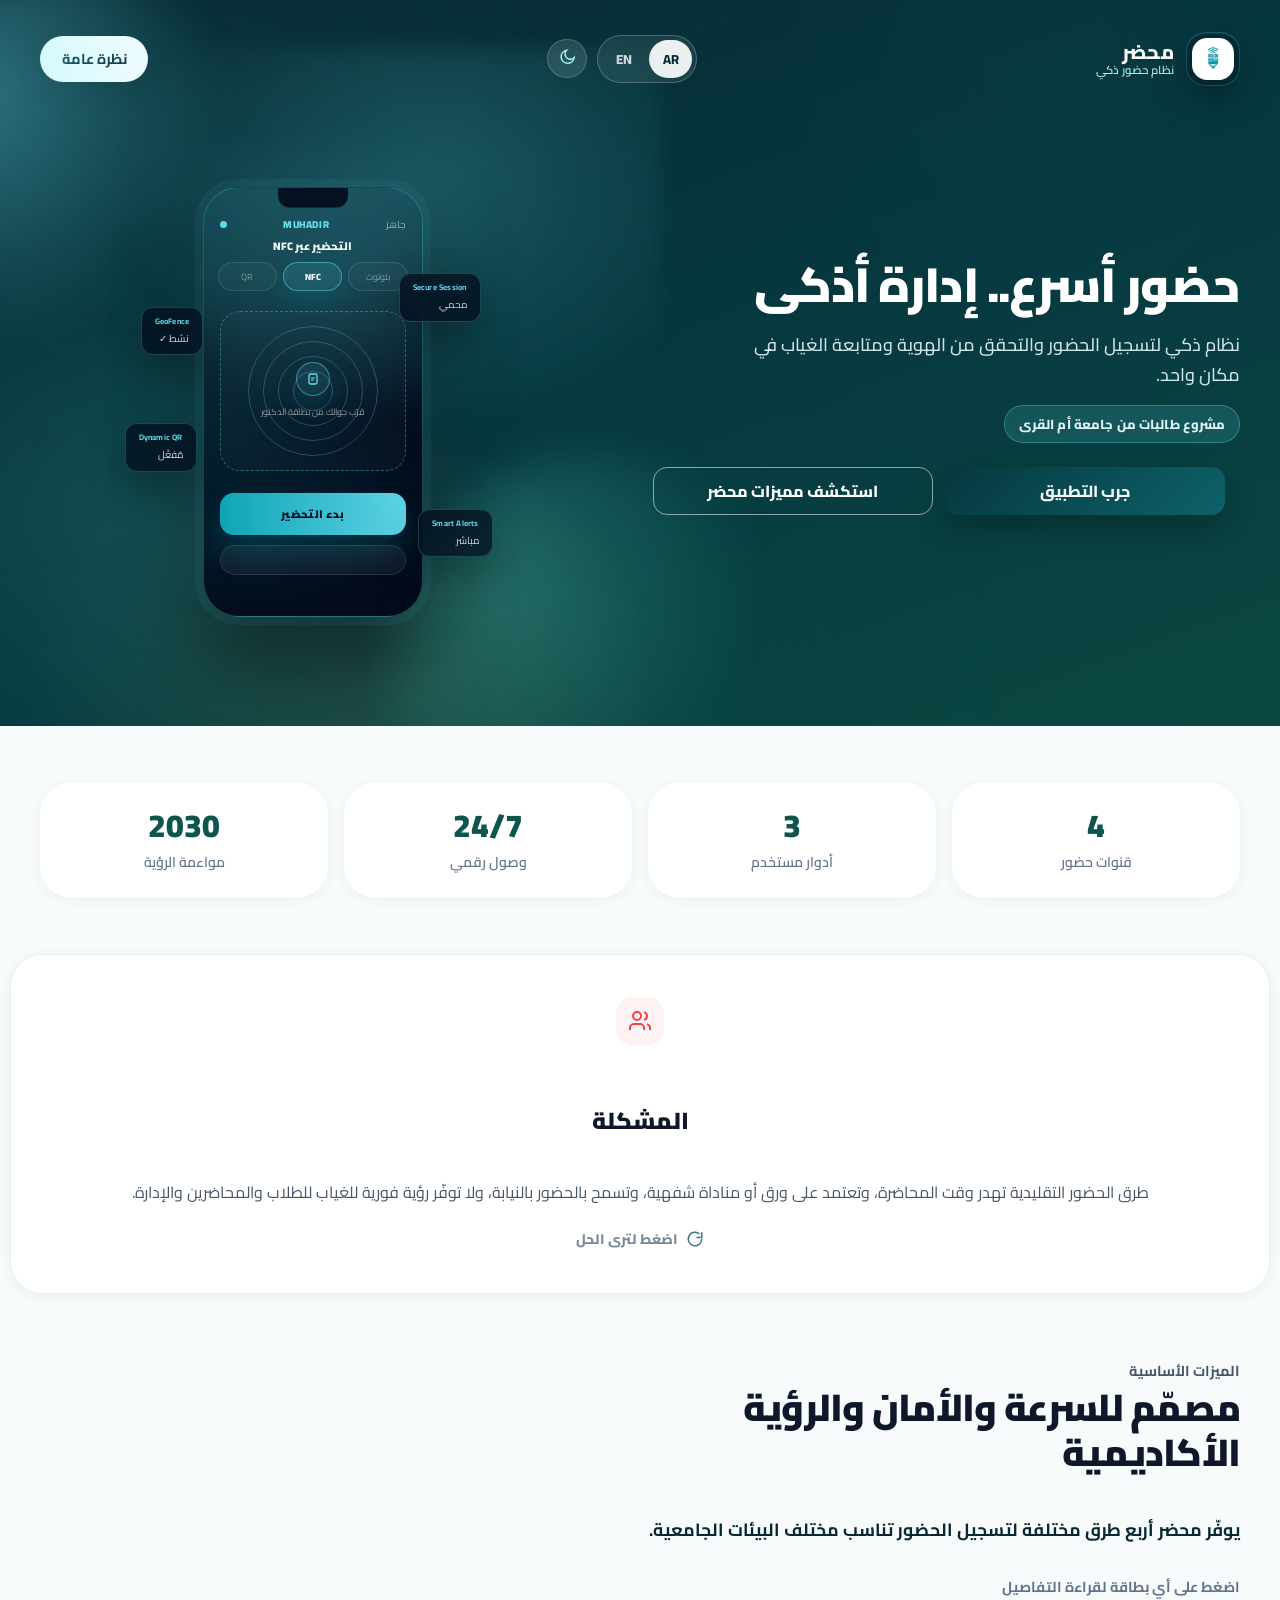
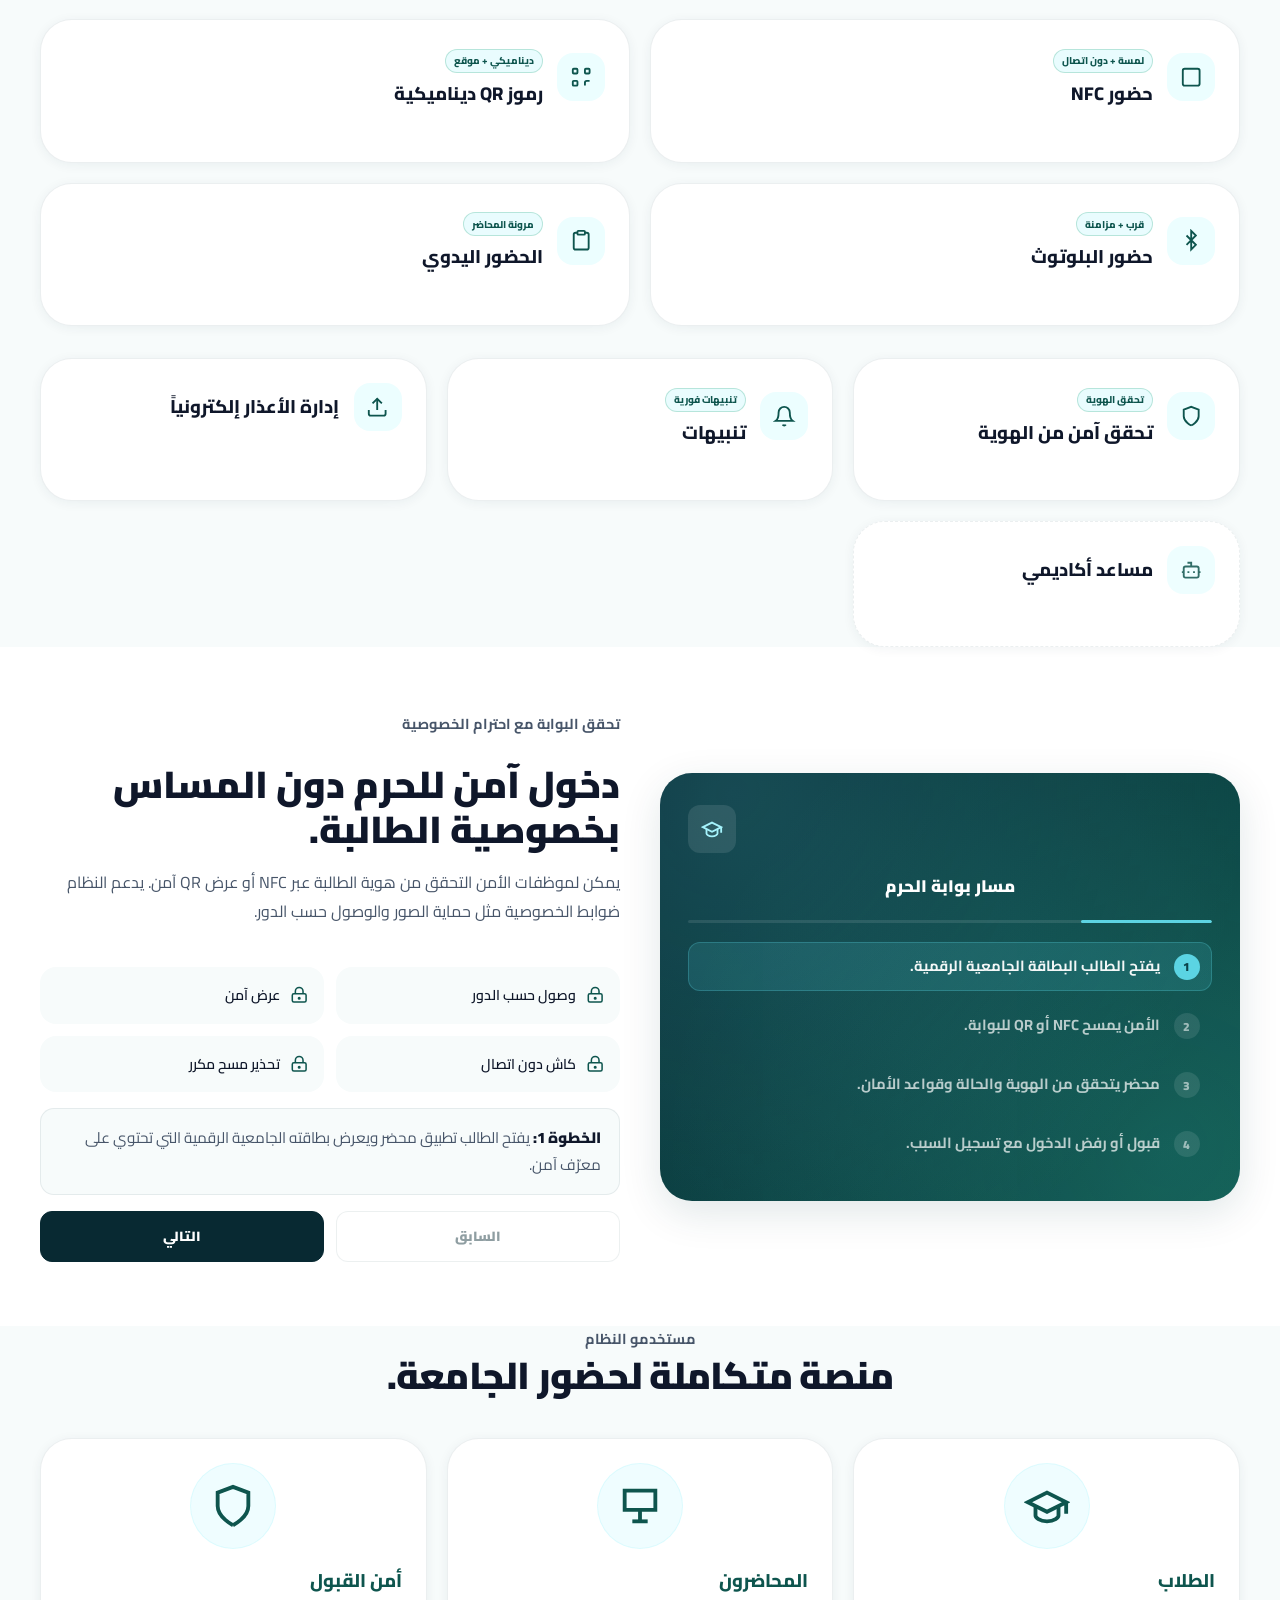
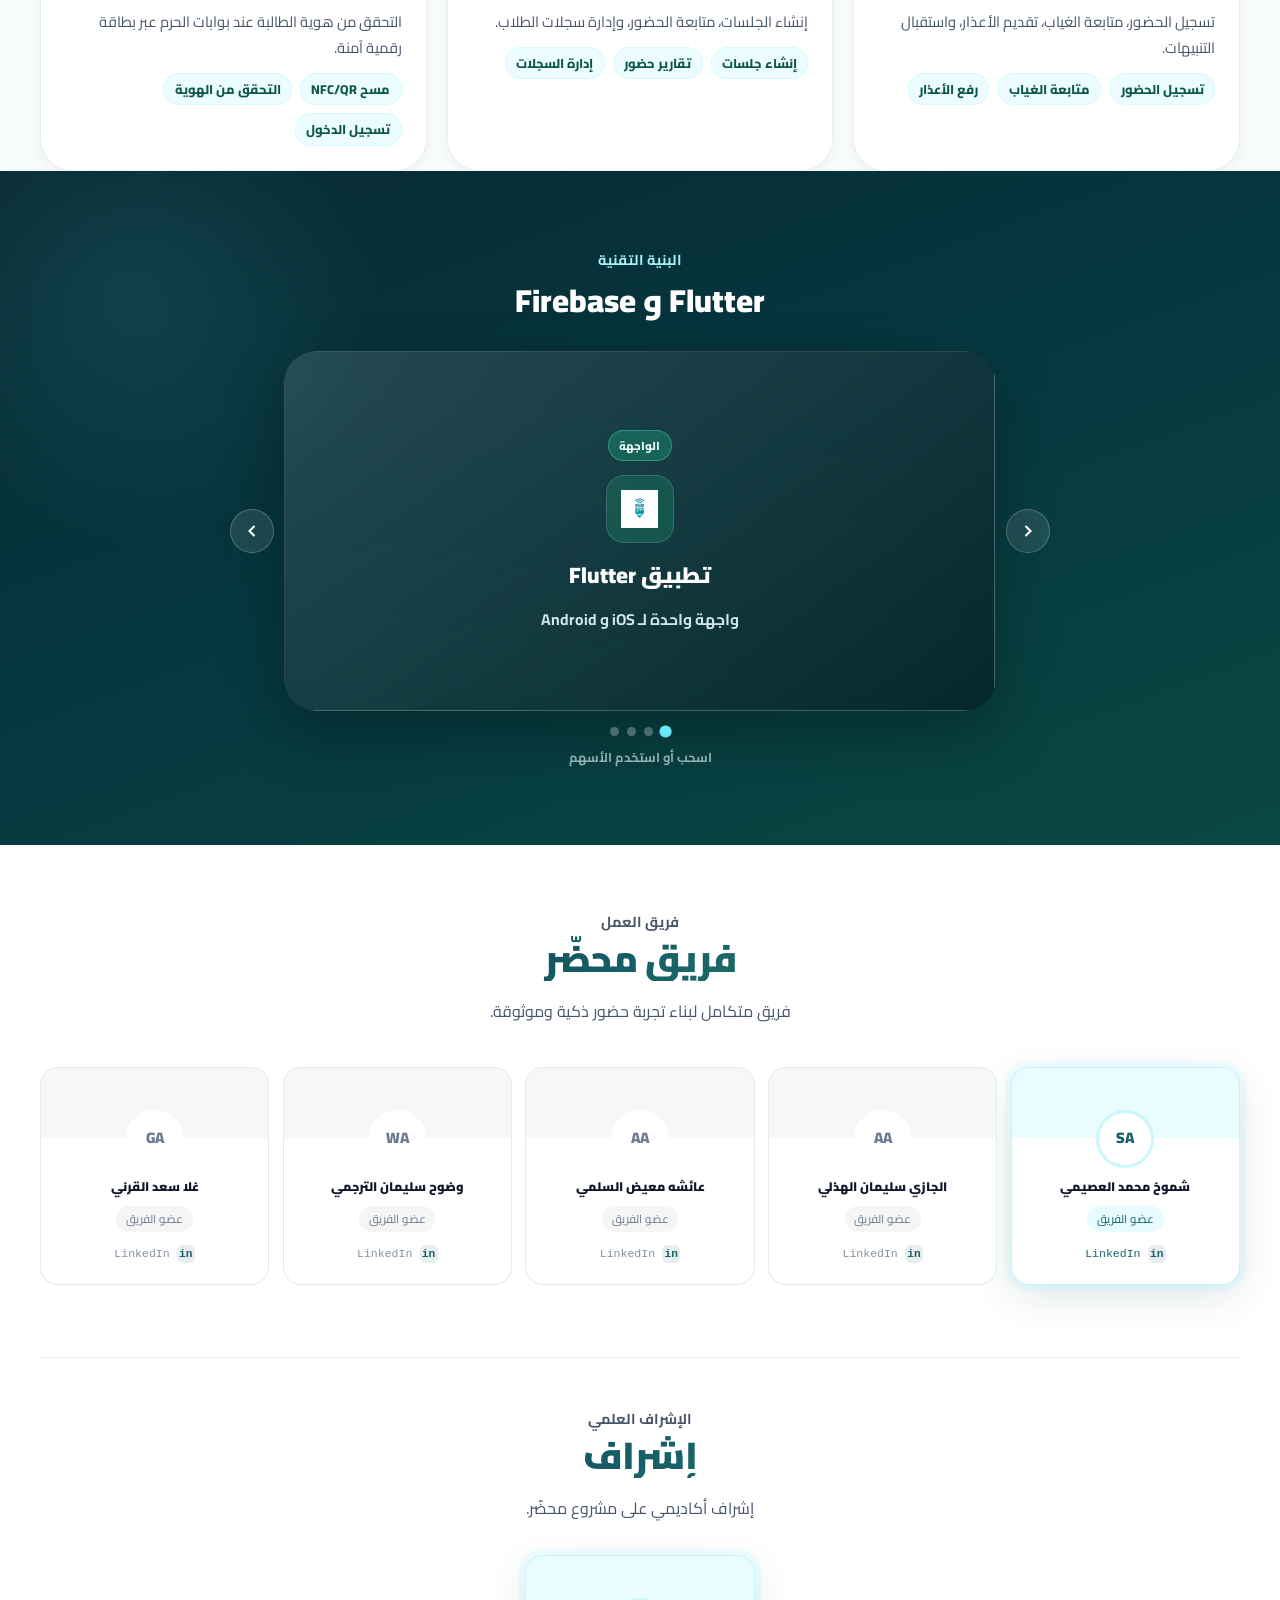
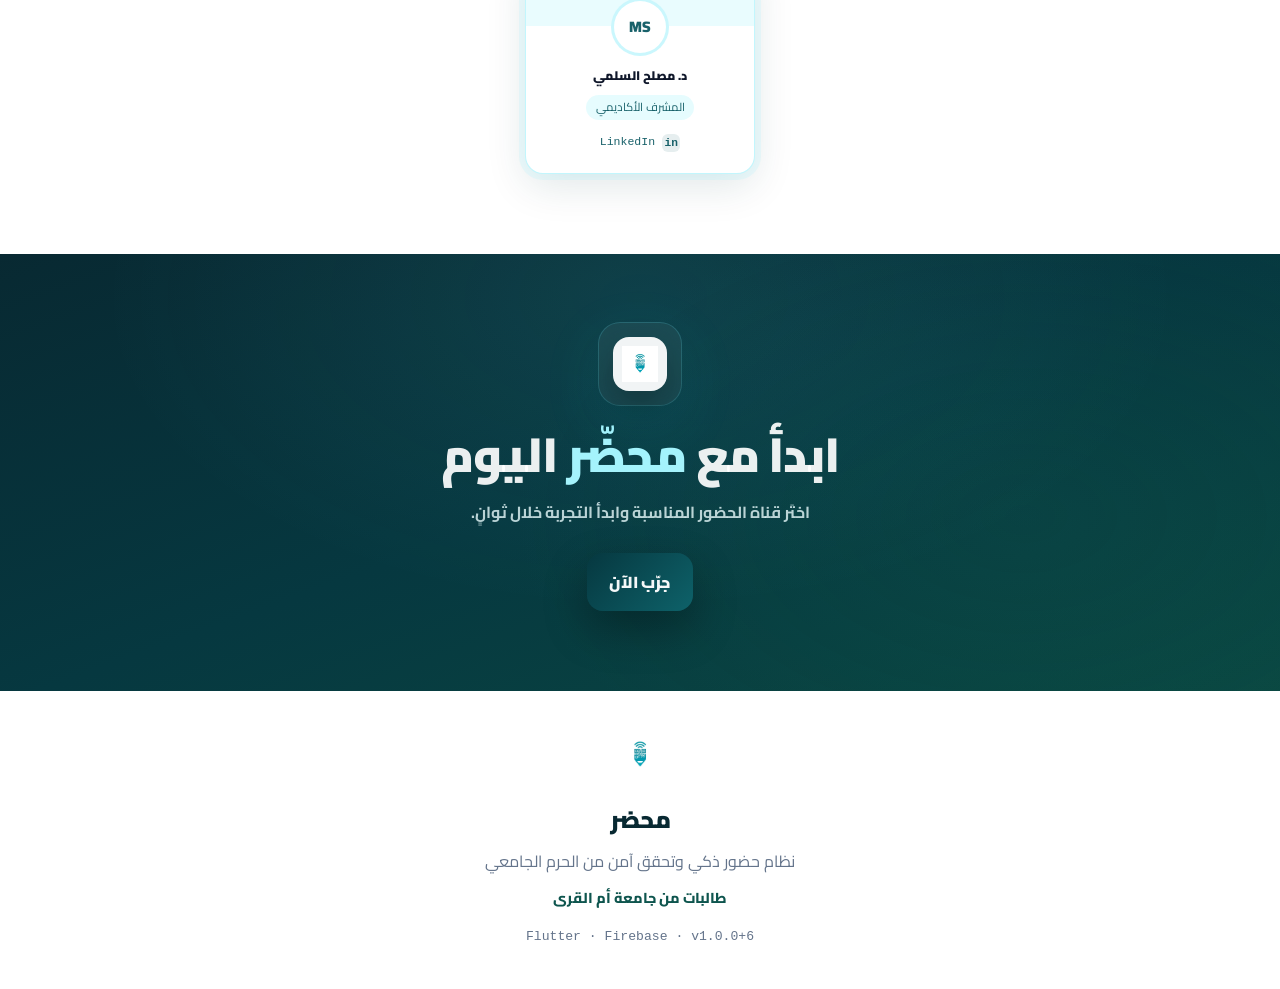
==== commit 069586da: "Update project overview hero copy, RTL nav, and Firebase hosting. Refresh hero messaging and CTAs, f" ====
--- a/docs/project-overview/index.html
+++ b/docs/project-overview/index.html
@@ -64,12 +64,12 @@
 
         <div class="hero-grid hero-grid-overview reveal">
           <div class="hero-copy muhadir-hero">
-            <h1 class="muhadir-hero__title" data-ar="سجّل حضورك في ثانية" data-en="Check in within seconds">
-              سجّل حضورك في ثانية
+            <h1 class="muhadir-hero__title" data-ar="حضور أسرع.. إدارة أذكى" data-en="Faster attendance.. smarter management">
+              حضور أسرع.. إدارة أذكى
             </h1>
 
-            <p class="muhadir-hero__desc" data-ar="حضّر عبر NFC أو QR أو البلوتوث، مع تحقق تلقائي من موقعك وتنبيهات قبل بلوغ حد الغياب." data-en="Check in via NFC, QR, or Bluetooth—with automatic location verification and alerts before absence limits.">
-              حضّر عبر NFC أو QR أو البلوتوث، مع تحقق تلقائي من موقعك وتنبيهات قبل بلوغ حد الغياب.
+            <p class="muhadir-hero__desc" data-ar="نظام ذكي لتسجيل الحضور والتحقق من الهوية ومتابعة الغياب في مكان واحد." data-en="A smart system for attendance logging, identity verification, and absence tracking—all in one place.">
+              نظام ذكي لتسجيل الحضور والتحقق من الهوية ومتابعة الغياب في مكان واحد.
             </p>
 
             <p class="muhadir-hero__affiliation" data-ar="مشروع طالبات من جامعة أم القرى" data-en="A project by students from Umm Al-Qura University">
@@ -82,15 +82,15 @@
                 href="https://muhadir-7f83e.firebaseapp.com/"
                 target="_blank"
                 rel="noopener noreferrer"
-                data-ar="جرّب التطبيق"
+                data-ar="جرب التطبيق"
                 data-en="Try the app"
-              >جرّب التطبيق</a>
+              >جرب التطبيق</a>
               <a
                 class="muhadir-hero__btn muhadir-hero__btn--secondary js-hero-scroll-features"
                 href="#features"
-                data-ar="استعرض الميزات"
-                data-en="Explore features"
-              >استعرض الميزات</a>
+                data-ar="استكشف مميزات محضر"
+                data-en="Explore MUHADIR features"
+              >استكشف مميزات محضر</a>
             </div>
           </div>
 
--- a/docs/project-overview/styles.css
+++ b/docs/project-overview/styles.css
@@ -241,15 +241,6 @@
   white-space: nowrap;
 }
 
-/* Visual order: brand ← center ← pill (يسار · وسط · يمين) */
-html[dir="rtl"] .hero-nav__brand { order: 3; }
-html[dir="rtl"] .hero-nav__center { order: 2; }
-html[dir="rtl"] .hero-nav__pill { order: 1; }
-
-html[dir="ltr"] .hero-nav__brand { order: 1; }
-html[dir="ltr"] .hero-nav__center { order: 2; }
-html[dir="ltr"] .hero-nav__pill { order: 3; }
-
 @media (max-width: 480px) {
   .hero-nav {
     gap: 0.5rem;
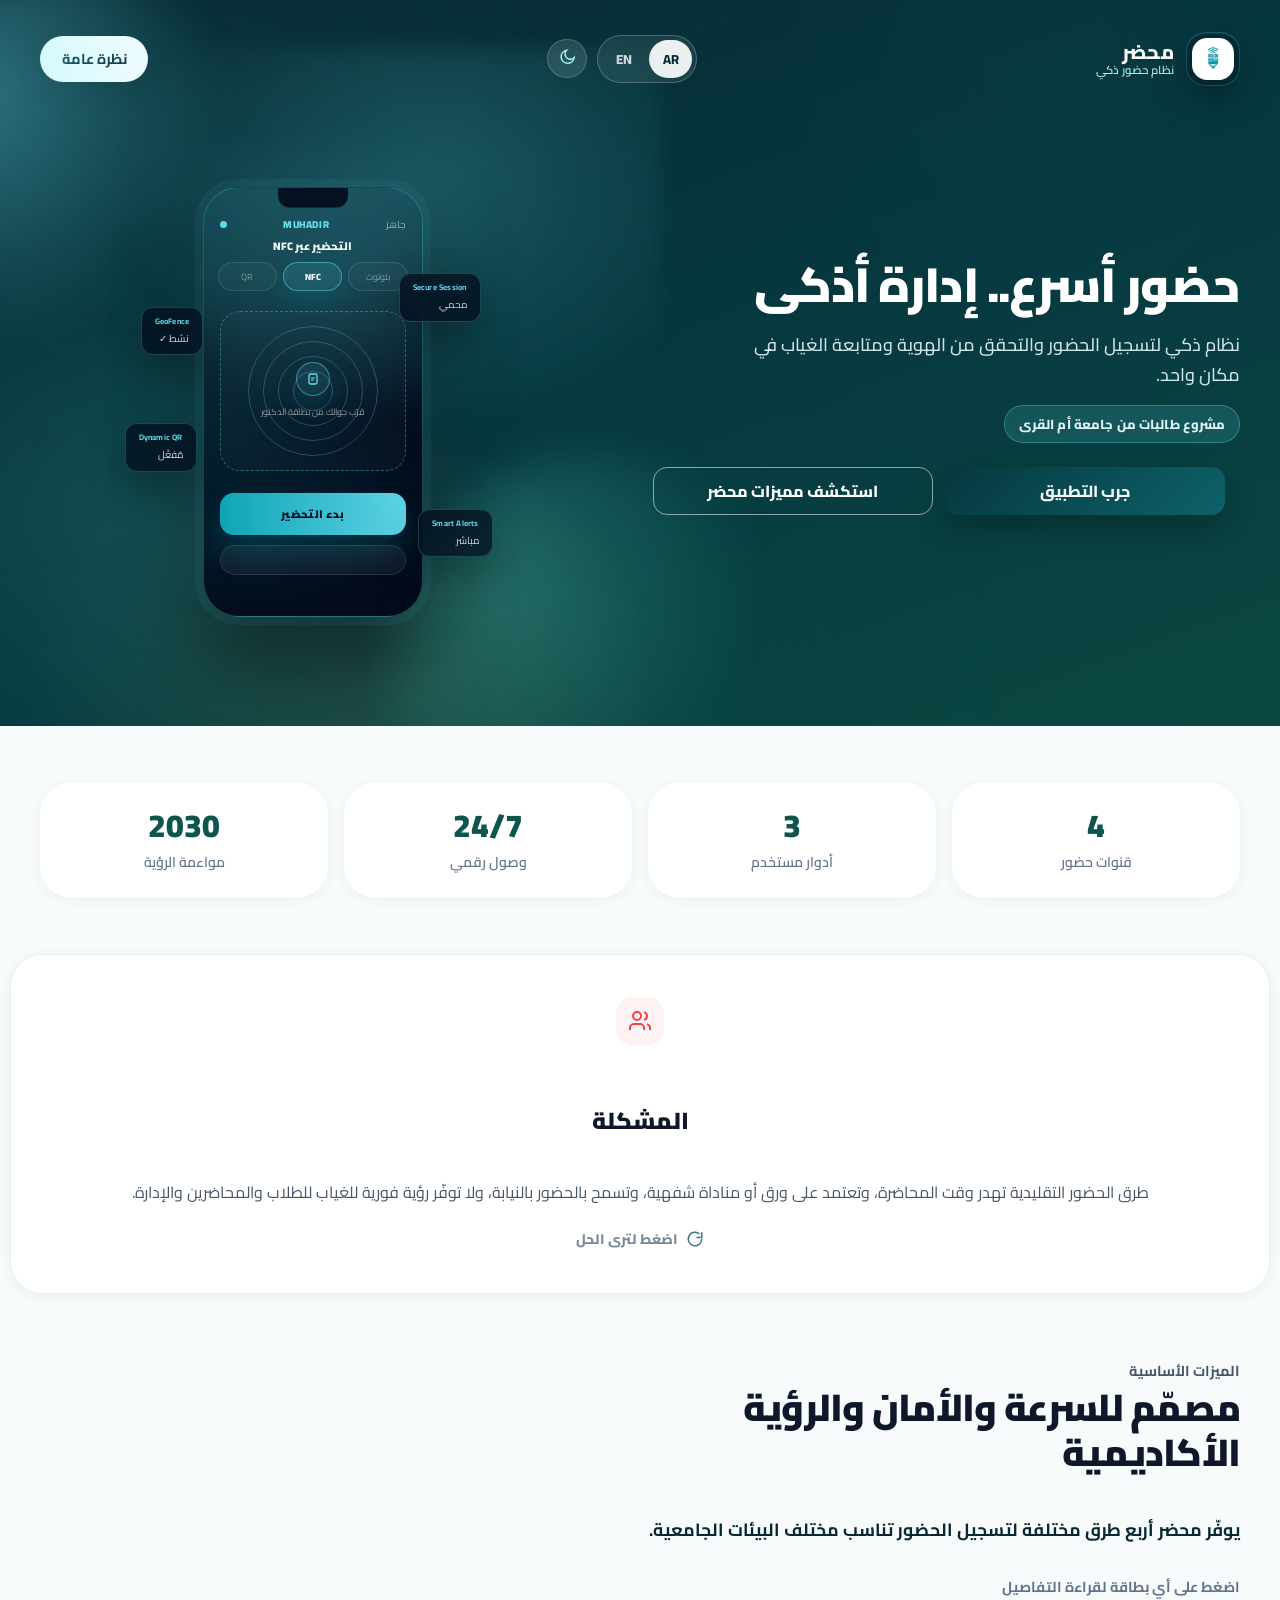
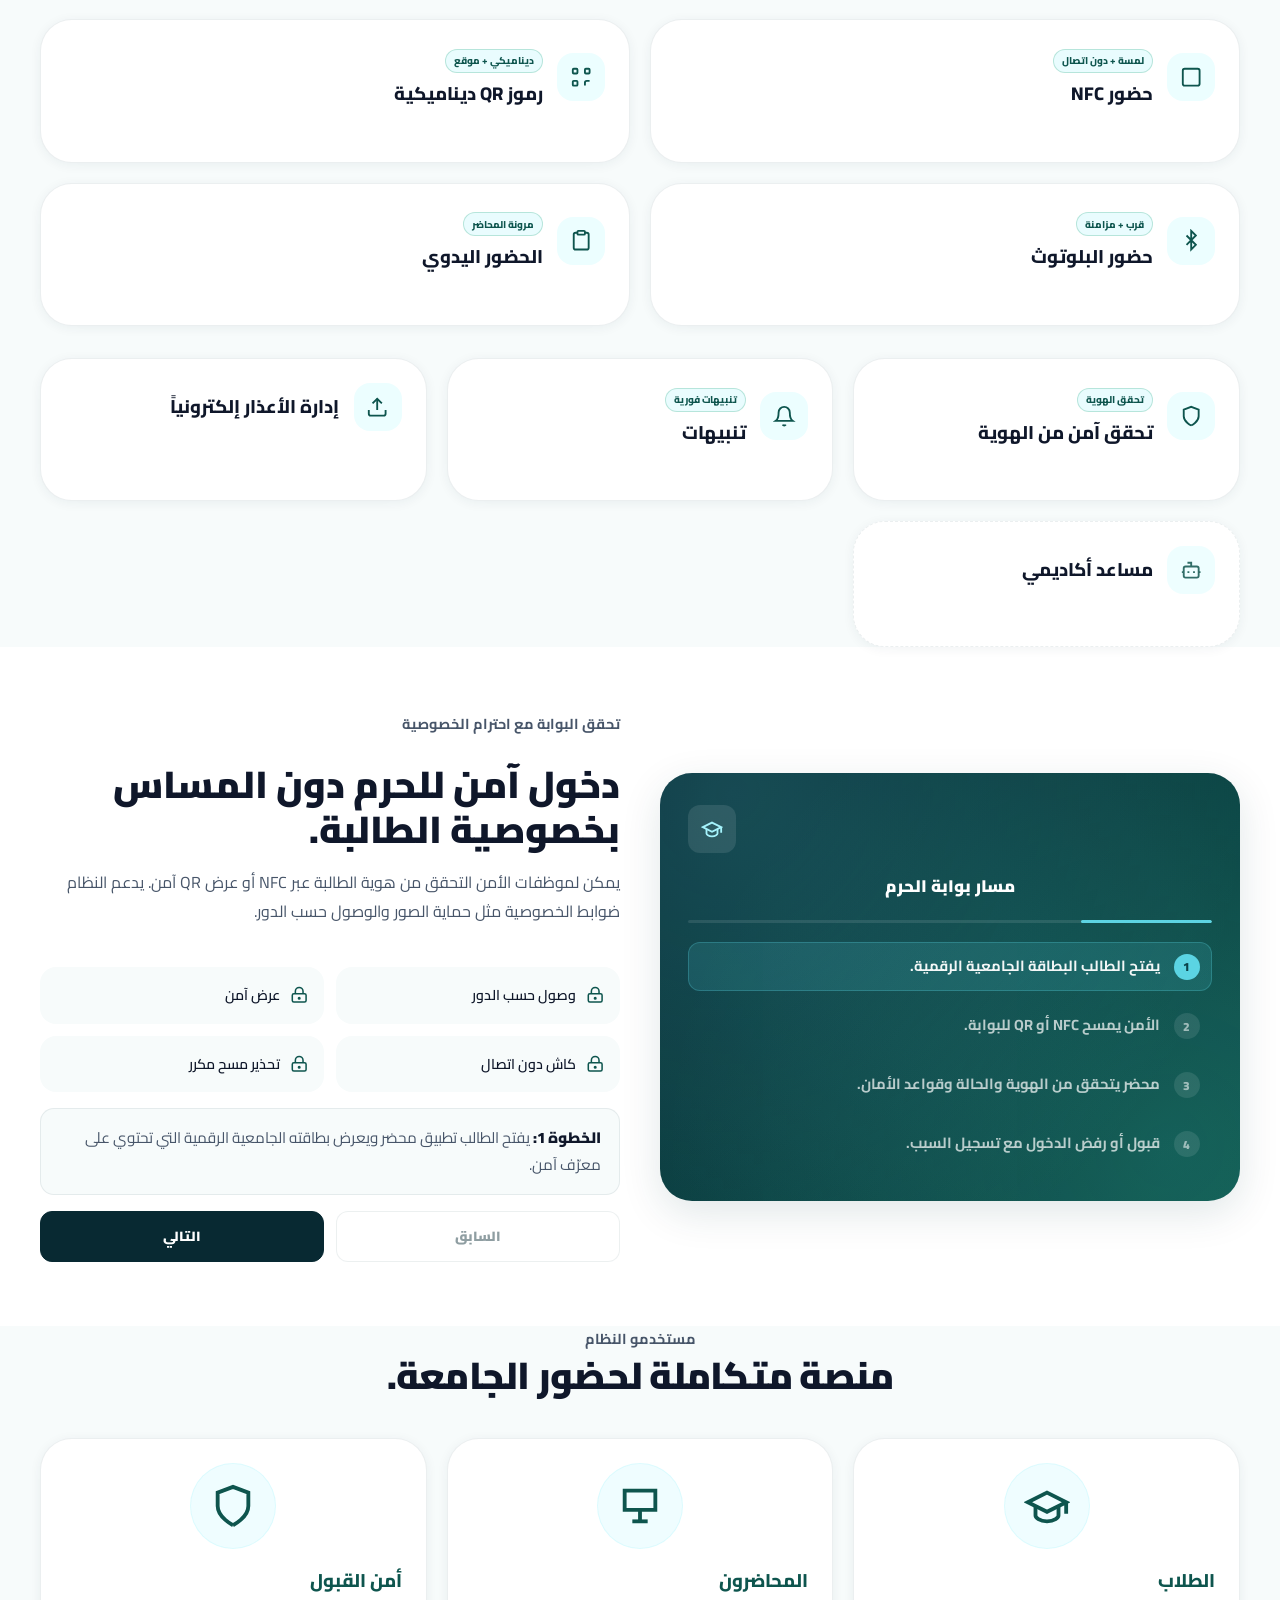
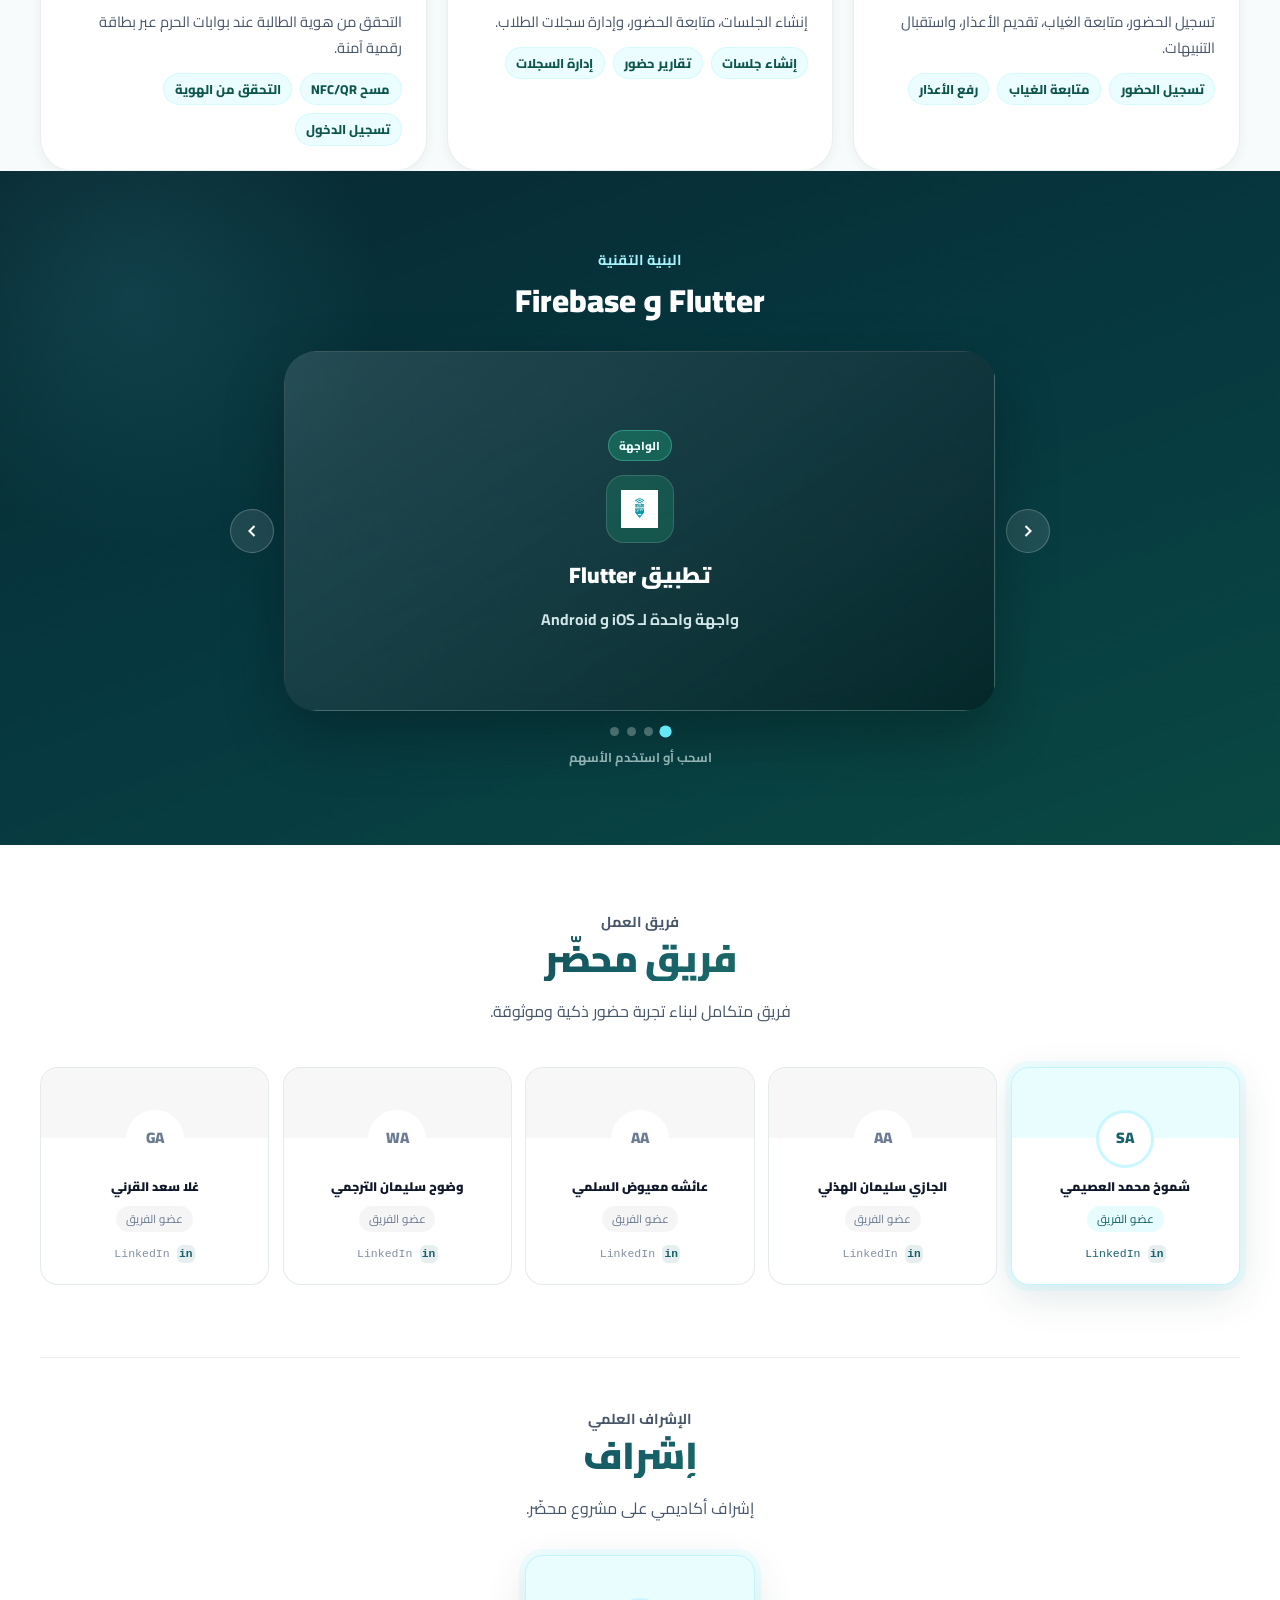
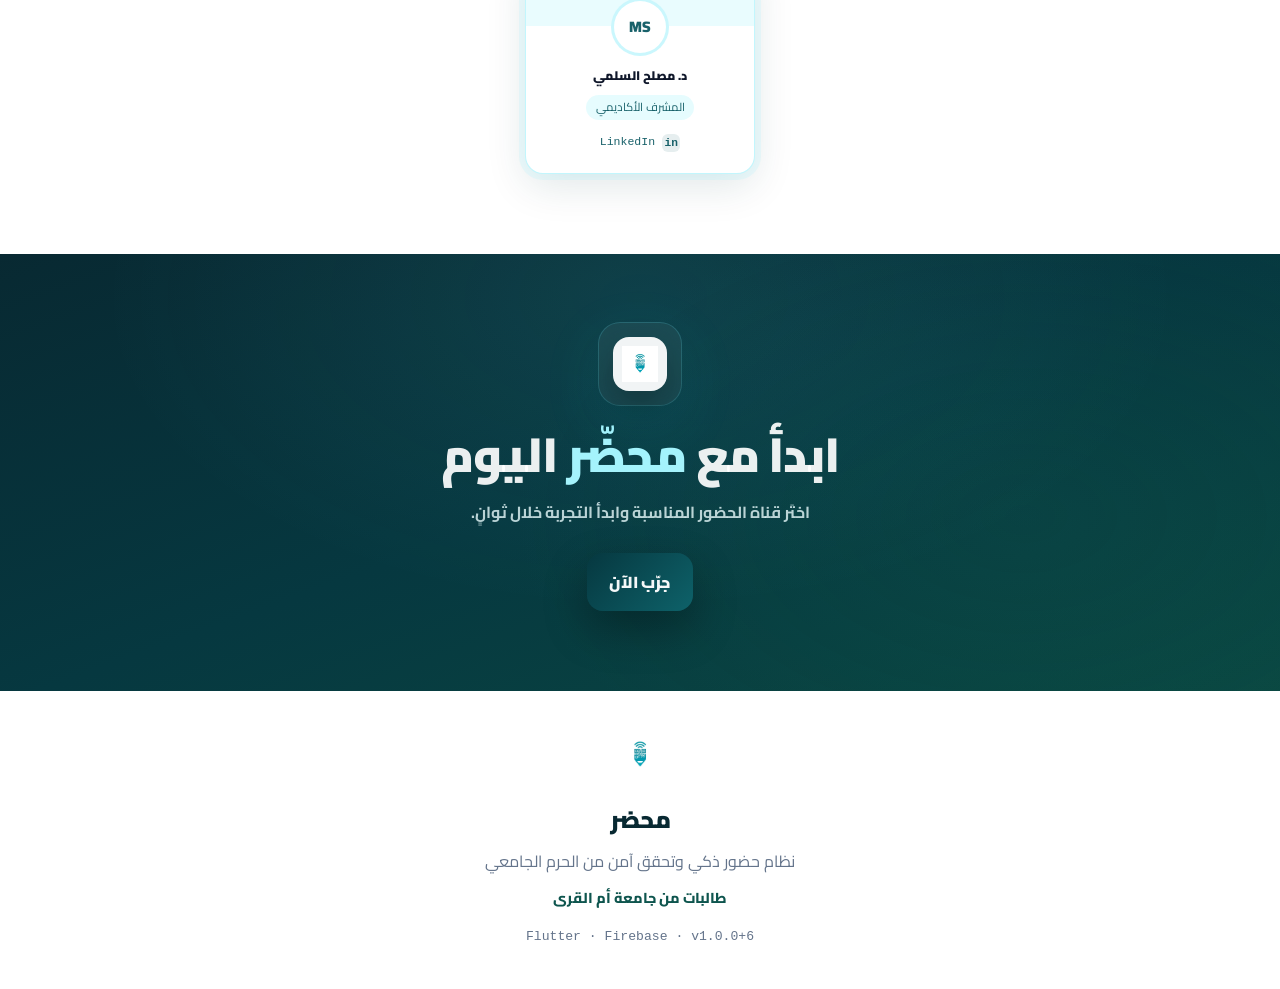
==== commit cc18565b: "feat: add dynamic project overview page" ====
--- a/docs/project-overview/index.html
+++ b/docs/project-overview/index.html
@@ -318,7 +318,7 @@
           <a class="tcard reveal" href="https://www.linkedin.com/in/aeshah-alsulami/" target="_blank" rel="noreferrer" tabindex="0">
             <div class="tcard-bg" aria-hidden="true"></div>
             <div class="av" aria-hidden="true">AA</div>
-            <div class="tcard-name" data-ar="عائشه معيض السلمي" data-en="Aeshah Mayud Alsulami">عائشه معيض السلمي</div>
+            <div class="tcard-name" data-ar="عائشه معيوض السلمي" data-en="Aeshah Mayud Alsulami">عائشه معيوض السلمي</div>
             <div class="tcard-role" data-ar="عضو الفريق" data-en="Team member">عضو الفريق</div>
             <div class="tcard-link mono" data-ar="LinkedIn" data-en="LinkedIn">
               <span class="tcard-link-ico" aria-hidden="true">in</span>
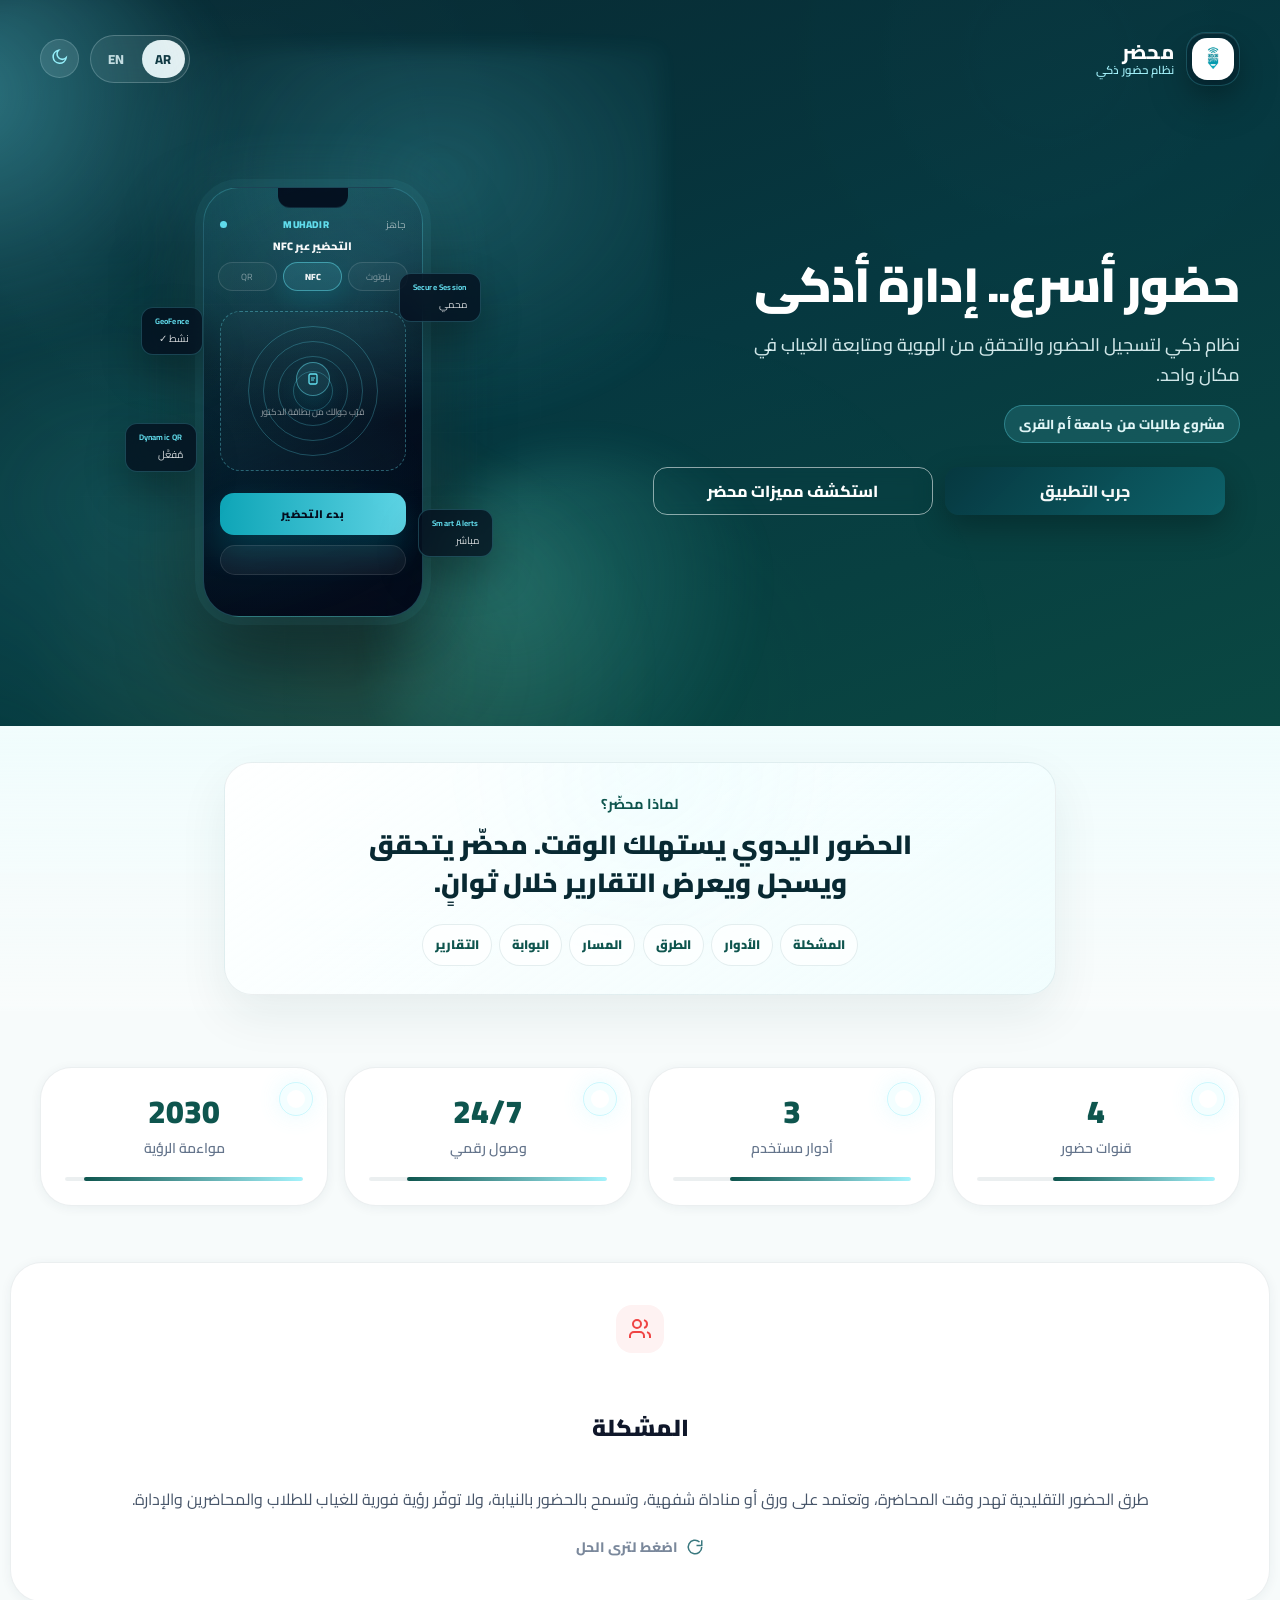
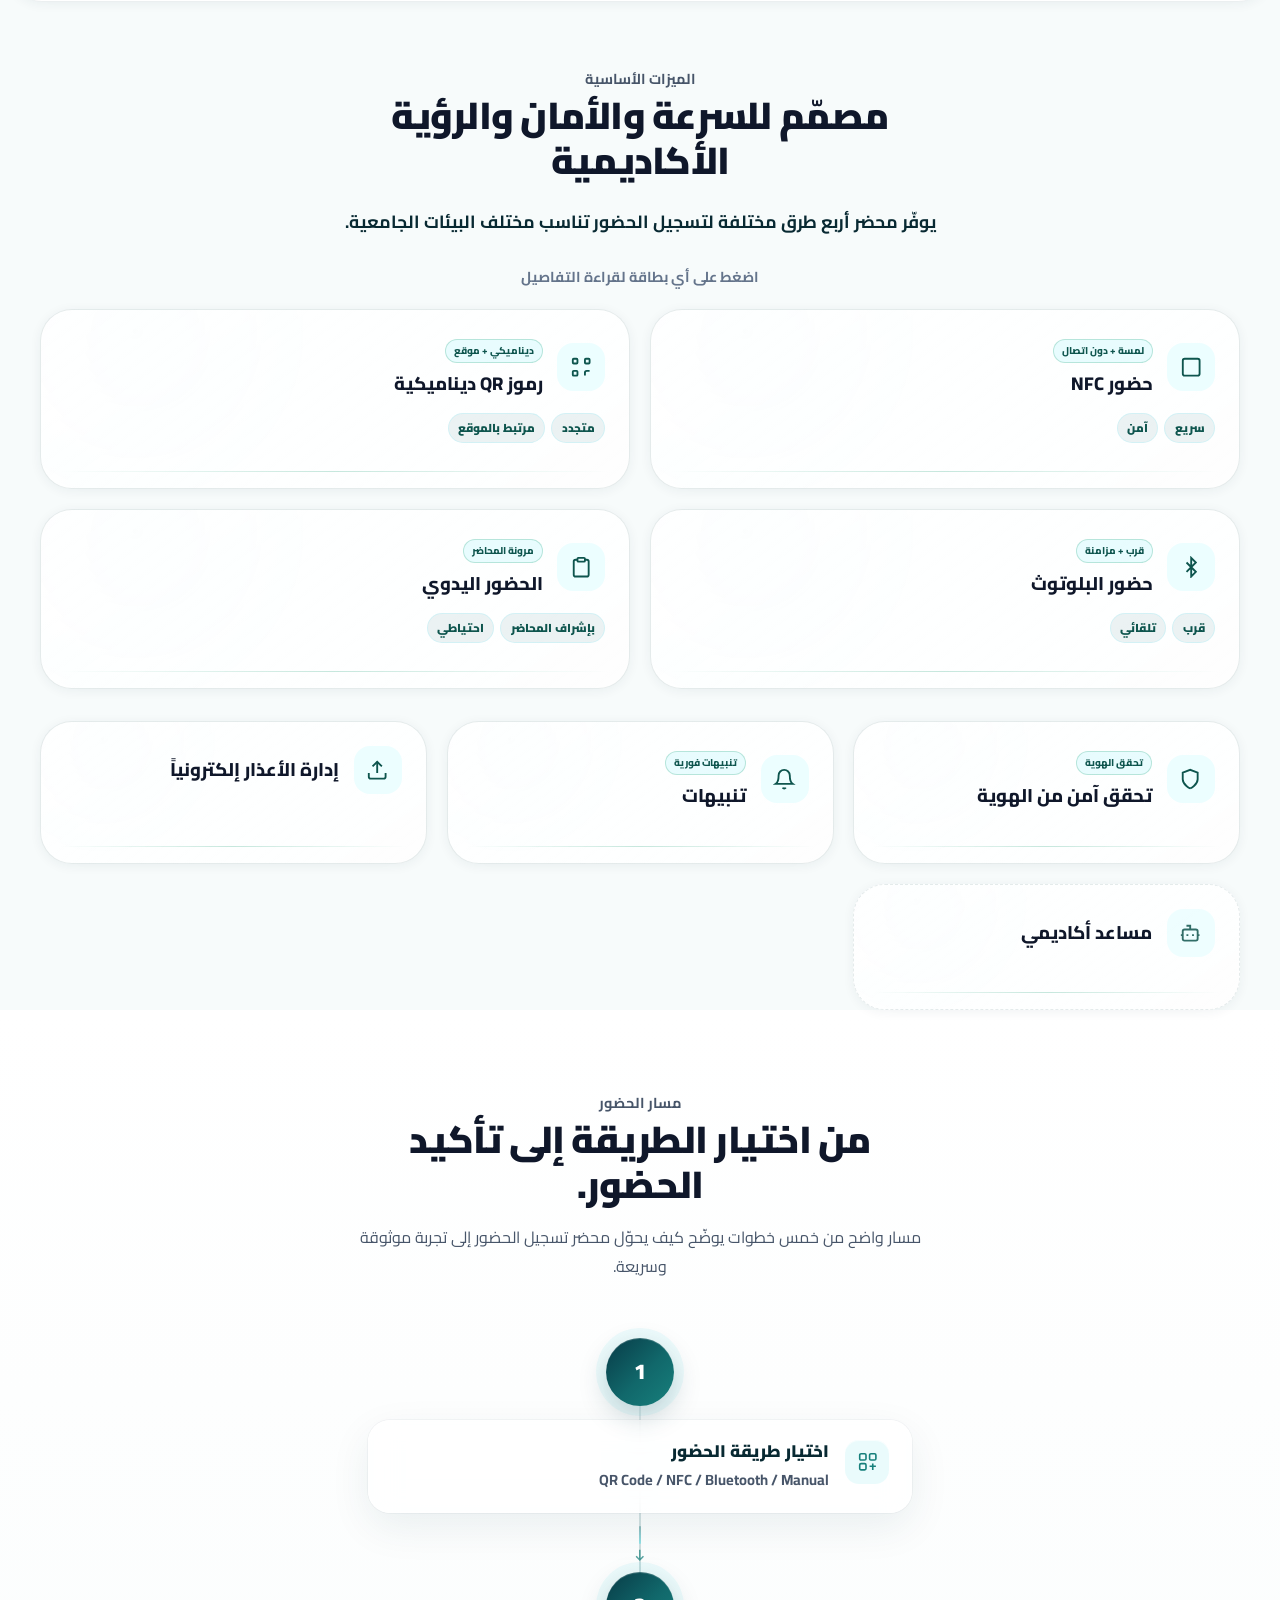
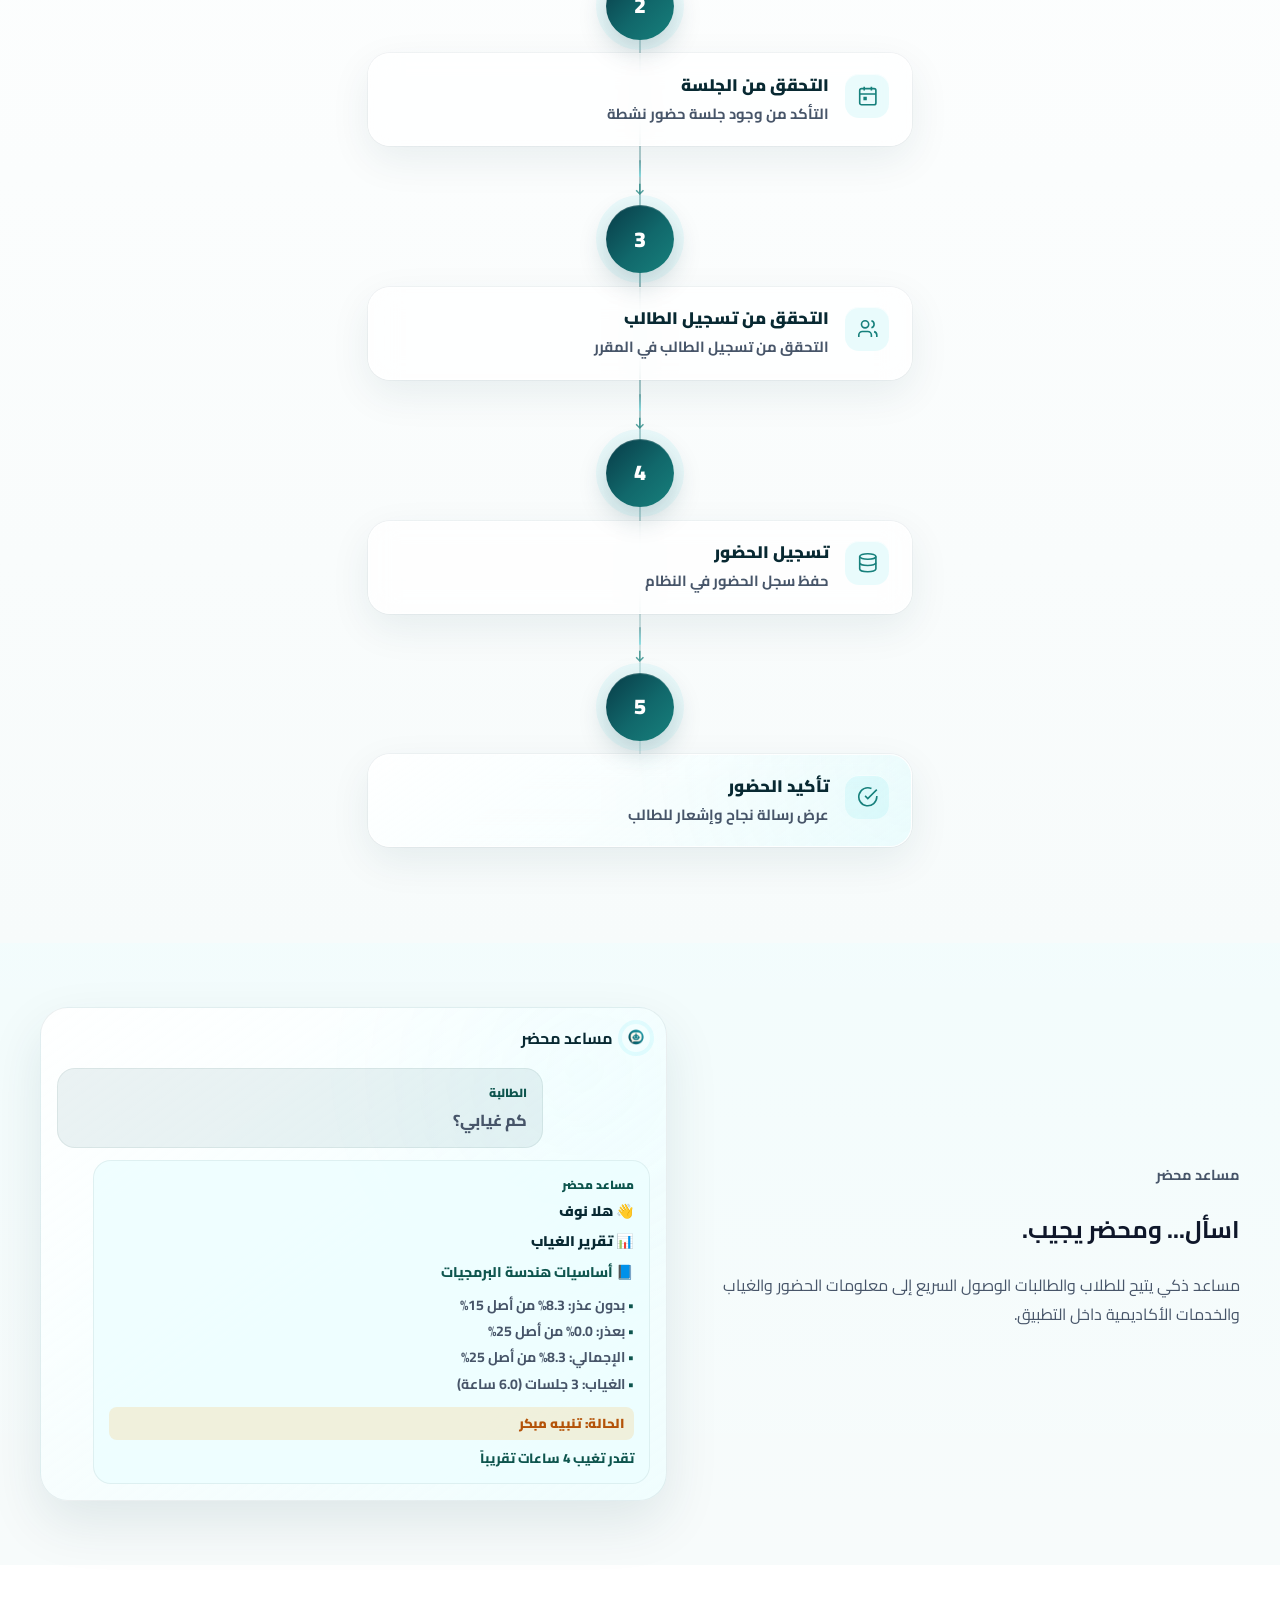
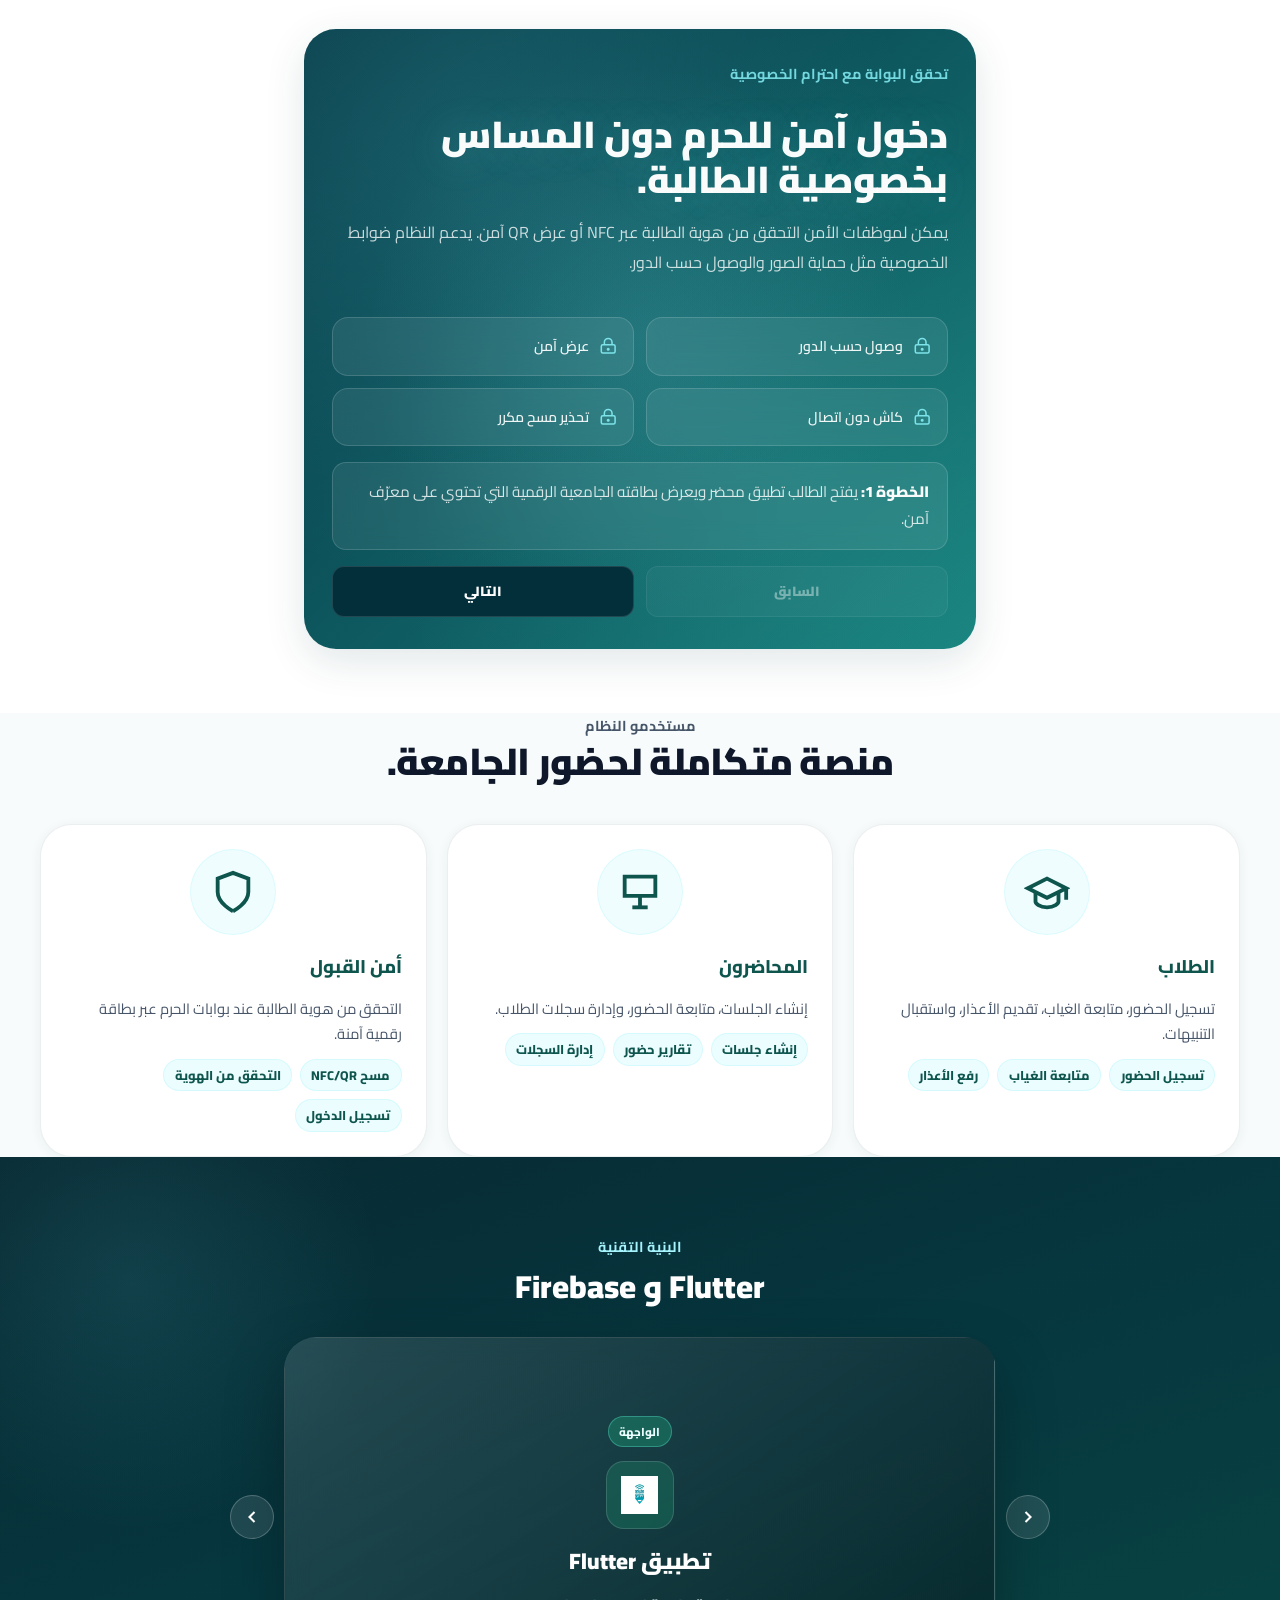
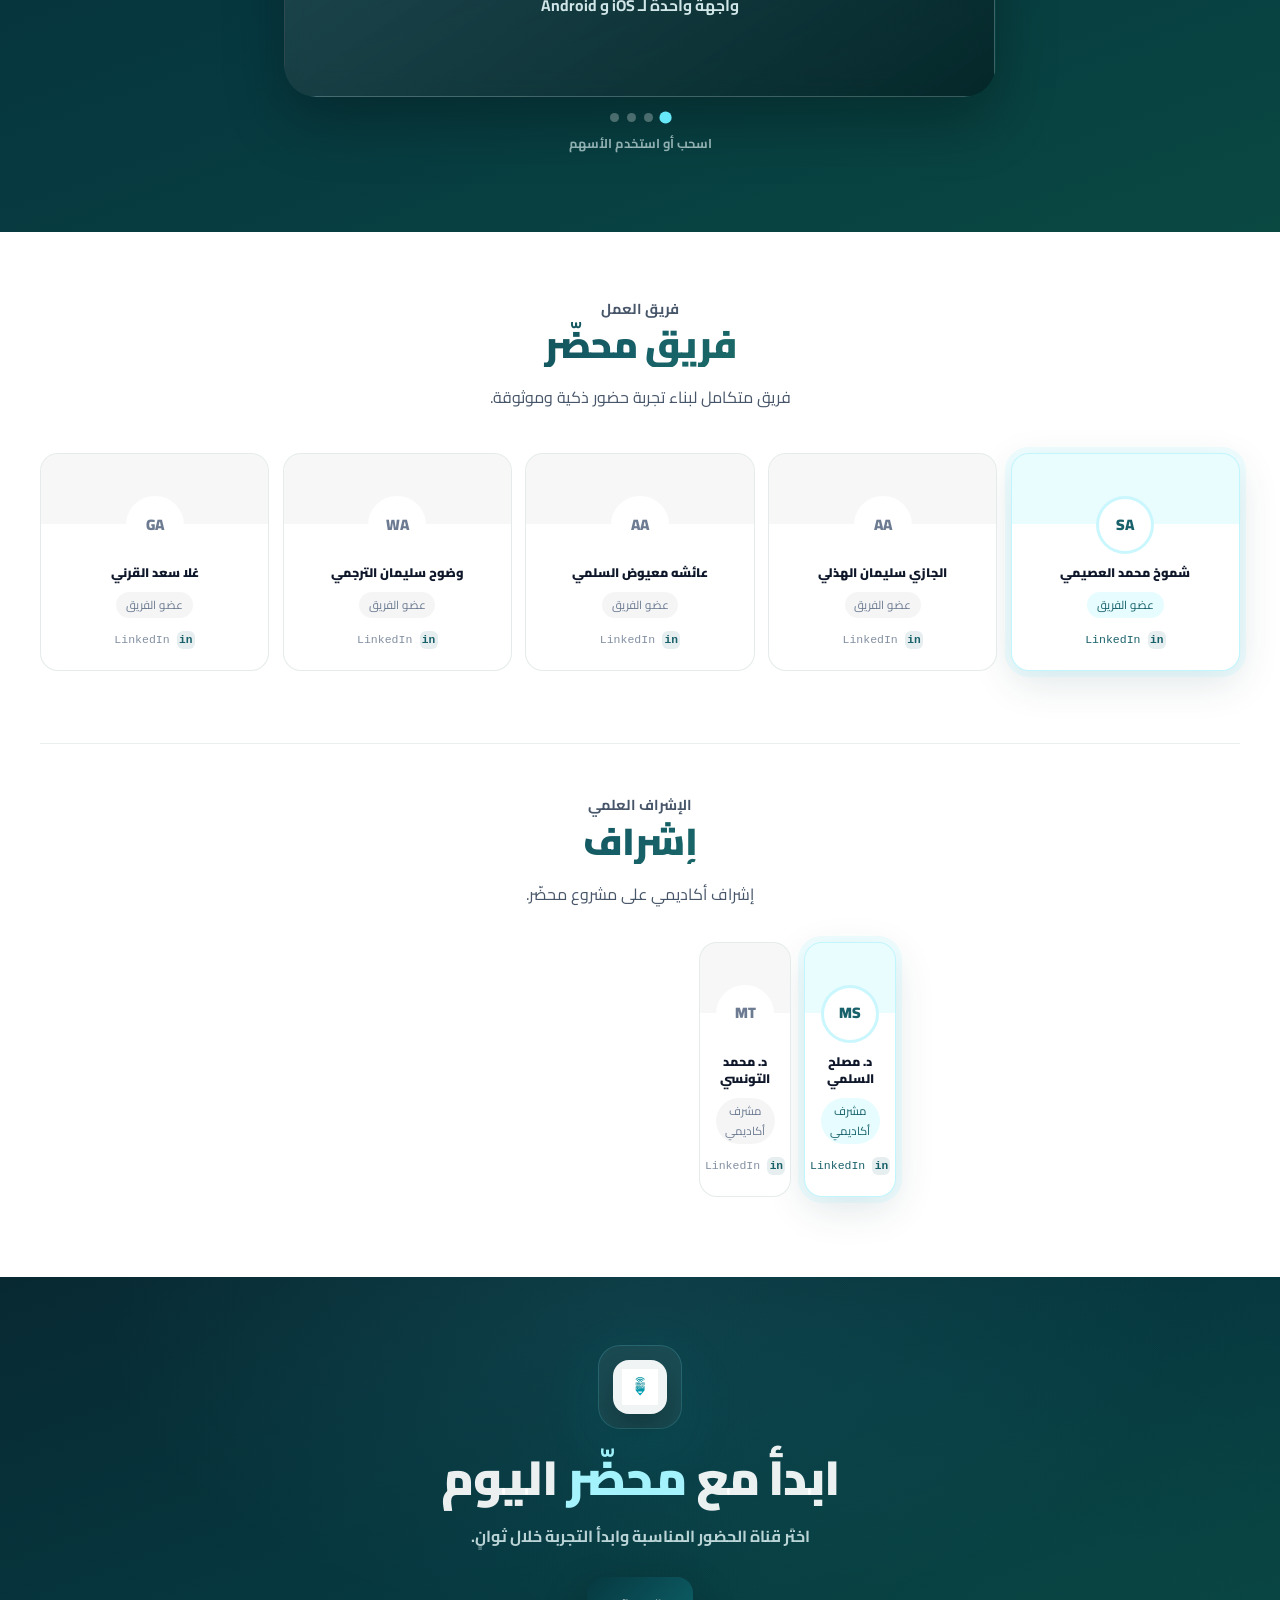
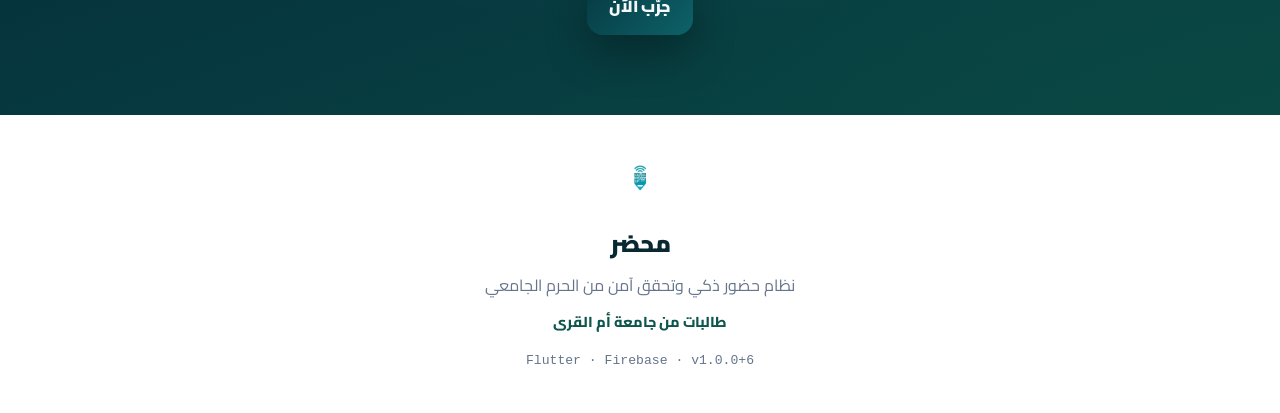
==== commit d3031053: "Enhance project overview with assistant, attendance flow, and dark mode polish. Migrate key sections" ====
--- a/docs/project-overview/index.html
+++ b/docs/project-overview/index.html
@@ -59,7 +59,6 @@
               </span>
             </button>
           </div>
-          <span class="hero-nav__pill btn-pill btn-pill-light" data-ar="نظرة عامة" data-en="Project Overview">نظرة عامة</span>
         </header>
 
         <div class="hero-grid hero-grid-overview reveal">
@@ -156,6 +155,25 @@
       </div>
     </section>
 
+    <section id="why-muhadir" class="opening-hook-section reveal" aria-label="Why MUHADIR matters">
+      <div class="container opening-hook-card">
+        <div class="opening-hook-copy">
+          <p class="eyebrow" data-ar="لماذا محضّر؟" data-en="Why it matters">لماذا محضّر؟</p>
+          <h2 data-ar="الحضور اليدوي يستهلك الوقت. محضّر يتحقق ويسجل ويعرض التقارير خلال ثوانٍ." data-en="Manual attendance wastes time. MUHADIR verifies, records, and reports attendance in seconds.">
+            الحضور اليدوي يستهلك الوقت. محضّر يتحقق ويسجل ويعرض التقارير خلال ثوانٍ.
+          </h2>
+        </div>
+        <div class="story-strip" aria-label="MUHADIR story flow">
+          <a href="#about" data-ar="المشكلة" data-en="Problem">المشكلة</a>
+          <a href="#roles" data-ar="الأدوار" data-en="Roles">الأدوار</a>
+          <a href="#attendance-methods" data-ar="الطرق" data-en="Methods">الطرق</a>
+          <a href="#attendance-flow" data-ar="المسار" data-en="Workflow">المسار</a>
+          <a href="#gate" data-ar="البوابة" data-en="Gate">البوابة</a>
+          <a href="#features" data-ar="التقارير" data-en="Reports">التقارير</a>
+        </div>
+      </div>
+    </section>
+
     <section class="stats-section" aria-label="Statistics">
       <div class="container stats-grid" id="statsGrid"></div>
     </section>
@@ -198,7 +216,7 @@
 
     <section id="features" class="section-features">
       <div class="container">
-        <header class="section-intro reveal">
+        <header class="section-intro section-intro-center reveal">
           <p class="eyebrow" data-ar="الميزات الأساسية" data-en="Core Features">الميزات الأساسية</p>
           <h2 data-ar="مصمّم للسرعة والأمان والرؤية الأكاديمية" data-en="Built for speed, security, and academic visibility">مصمّم للسرعة والأمان والرؤية الأكاديمية</h2>
         </header>
@@ -207,24 +225,136 @@
           يوفّر محضر أربع طرق مختلفة لتسجيل الحضور تناسب مختلف البيئات الجامعية.
         </p>
         <p class="features-hint reveal" data-ar="اضغط على أي بطاقة لقراءة التفاصيل" data-en="Tap a card to read details">اضغط على أي بطاقة لقراءة التفاصيل</p>
-        <div class="methods-four" id="attendanceMethodsGrid"></div>
+        <div id="attendance-methods">
+          <div class="methods-four" id="attendanceMethodsGrid"></div>
+        </div>
 
         <div class="features-grid" id="featuresGrid"></div>
+      </div>
+    </section>
+
+    <section id="attendance-flow" class="section-attendance-flow">
+      <div class="container">
+        <header class="section-intro section-intro-center reveal">
+          <p class="eyebrow" data-ar="مسار الحضور" data-en="Attendance Flow">مسار الحضور</p>
+          <h2 data-ar="من اختيار الطريقة إلى تأكيد الحضور." data-en="From method selection to attendance confirmation.">من اختيار الطريقة إلى تأكيد الحضور.</h2>
+          <p data-ar="مسار واضح من خمس خطوات يوضّح كيف يحوّل محضر تسجيل الحضور إلى تجربة موثوقة وسريعة." data-en="A clear five-step journey showing how MUHADIR turns check-in into a fast, verifiable experience.">مسار واضح من خمس خطوات يوضّح كيف يحوّل محضر تسجيل الحضور إلى تجربة موثوقة وسريعة.</p>
+        </header>
+
+        <div class="flow-vtimeline reveal" aria-label="MUHADIR attendance process flow">
+          <div class="flow-vtimeline__spine" aria-hidden="true"></div>
+
+          <article class="flow-vstep">
+            <div class="flow-vstep__node" aria-hidden="true"><span class="flow-vstep__num">1</span></div>
+            <div class="flow-vstep__card">
+              <div class="flow-vstep__icon" aria-hidden="true">
+                <svg viewBox="0 0 24 24" fill="none" stroke="currentColor" stroke-width="1.8"><rect x="3" y="3" width="7" height="7" rx="1.5"/><rect x="14" y="3" width="7" height="7" rx="1.5"/><rect x="3" y="14" width="7" height="7" rx="1.5"/><path d="M14 17h7M17.5 14v7"/></svg>
+              </div>
+              <div class="flow-vstep__copy">
+                <h3 data-ar="اختيار طريقة الحضور" data-en="Choose attendance method">اختيار طريقة الحضور</h3>
+                <p data-ar="QR Code / NFC / Bluetooth / Manual" data-en="QR Code / NFC / Bluetooth / Manual">QR Code / NFC / Bluetooth / Manual</p>
+              </div>
+            </div>
+            <div class="flow-vstep__connector" aria-hidden="true"><span class="flow-vstep__connector-line"></span><span class="flow-vstep__connector-arrow"><svg viewBox="0 0 24 24" fill="none" stroke="currentColor" stroke-width="2"><path d="M12 5v14M7 14l5 5 5-5"/></svg></span></div>
+          </article>
+
+          <article class="flow-vstep">
+            <div class="flow-vstep__node" aria-hidden="true"><span class="flow-vstep__num">2</span></div>
+            <div class="flow-vstep__card">
+              <div class="flow-vstep__icon" aria-hidden="true">
+                <svg viewBox="0 0 24 24" fill="none" stroke="currentColor" stroke-width="1.8"><rect x="3" y="4" width="18" height="18" rx="2"/><path d="M16 2v4M8 2v4M3 10h18"/><path d="M8 14h2v2H8z"/></svg>
+              </div>
+              <div class="flow-vstep__copy">
+                <h3 data-ar="التحقق من الجلسة" data-en="Verify session">التحقق من الجلسة</h3>
+                <p data-ar="التأكد من وجود جلسة حضور نشطة" data-en="Confirm an active attendance session exists">التأكد من وجود جلسة حضور نشطة</p>
+              </div>
+            </div>
+            <div class="flow-vstep__connector" aria-hidden="true"><span class="flow-vstep__connector-line"></span><span class="flow-vstep__connector-arrow"><svg viewBox="0 0 24 24" fill="none" stroke="currentColor" stroke-width="2"><path d="M12 5v14M7 14l5 5 5-5"/></svg></span></div>
+          </article>
+
+          <article class="flow-vstep">
+            <div class="flow-vstep__node" aria-hidden="true"><span class="flow-vstep__num">3</span></div>
+            <div class="flow-vstep__card">
+              <div class="flow-vstep__icon" aria-hidden="true">
+                <svg viewBox="0 0 24 24" fill="none" stroke="currentColor" stroke-width="1.8"><path d="M16 21v-2a4 4 0 0 0-4-4H6a4 4 0 0 0-4 4v2"/><circle cx="9" cy="7" r="4"/><path d="M22 21v-2a4 4 0 0 0-3-3.87"/><path d="M16 3.13a4 4 0 0 1 0 7.75"/></svg>
+              </div>
+              <div class="flow-vstep__copy">
+                <h3 data-ar="التحقق من تسجيل الطالب" data-en="Verify student enrollment">التحقق من تسجيل الطالب</h3>
+                <p data-ar="التحقق من تسجيل الطالب في المقرر" data-en="Verify the student is enrolled in the course">التحقق من تسجيل الطالب في المقرر</p>
+              </div>
+            </div>
+            <div class="flow-vstep__connector" aria-hidden="true"><span class="flow-vstep__connector-line"></span><span class="flow-vstep__connector-arrow"><svg viewBox="0 0 24 24" fill="none" stroke="currentColor" stroke-width="2"><path d="M12 5v14M7 14l5 5 5-5"/></svg></span></div>
+          </article>
+
+          <article class="flow-vstep">
+            <div class="flow-vstep__node" aria-hidden="true"><span class="flow-vstep__num">4</span></div>
+            <div class="flow-vstep__card">
+              <div class="flow-vstep__icon" aria-hidden="true">
+                <svg viewBox="0 0 24 24" fill="none" stroke="currentColor" stroke-width="1.8"><ellipse cx="12" cy="5" rx="9" ry="3"/><path d="M3 5v14c0 1.66 4 3 9 3s9-1.34 9-3V5"/><path d="M3 12c0 1.66 4 3 9 3s9-1.34 9-3"/></svg>
+              </div>
+              <div class="flow-vstep__copy">
+                <h3 data-ar="تسجيل الحضور" data-en="Record attendance">تسجيل الحضور</h3>
+                <p data-ar="حفظ سجل الحضور في النظام" data-en="Save the attendance record in the system">حفظ سجل الحضور في النظام</p>
+              </div>
+            </div>
+            <div class="flow-vstep__connector" aria-hidden="true"><span class="flow-vstep__connector-line"></span><span class="flow-vstep__connector-arrow"><svg viewBox="0 0 24 24" fill="none" stroke="currentColor" stroke-width="2"><path d="M12 5v14M7 14l5 5 5-5"/></svg></span></div>
+          </article>
+
+          <article class="flow-vstep flow-vstep--last">
+            <div class="flow-vstep__node" aria-hidden="true"><span class="flow-vstep__num">5</span></div>
+            <div class="flow-vstep__card flow-vstep__card--success">
+              <div class="flow-vstep__icon" aria-hidden="true">
+                <svg viewBox="0 0 24 24" fill="none" stroke="currentColor" stroke-width="1.8"><path d="M22 11.08V12a10 10 0 1 1-5.93-9.14"/><path d="M22 4 12 14.01l-3-3"/></svg>
+              </div>
+              <div class="flow-vstep__copy">
+                <h3 data-ar="تأكيد الحضور" data-en="Confirm attendance">تأكيد الحضور</h3>
+                <p data-ar="عرض رسالة نجاح وإشعار للطالب" data-en="Show a success message and notify the student">عرض رسالة نجاح وإشعار للطالب</p>
+              </div>
+            </div>
+          </article>
+        </div>
+      </div>
+    </section>
+
+    <section id="assistant-preview" class="section-assistant-preview">
+      <div class="container assistant-grid">
+        <div class="assistant-copy reveal">
+          <p class="eyebrow" data-ar="مساعد محضر" data-en="MUHADIR Assistant">مساعد محضر</p>
+          <h2 data-ar="اسأل... ومحضر يجيب." data-en="Ask... and MUHADIR answers.">اسأل... ومحضر يجيب.</h2>
+          <p data-ar="مساعد ذكي يتيح للطلاب والطالبات الوصول السريع إلى معلومات الحضور والغياب والخدمات الأكاديمية داخل التطبيق." data-en="A smart assistant that gives students quick access to attendance, absence, and academic services—right inside the app.">مساعد ذكي يتيح للطلاب والطالبات الوصول السريع إلى معلومات الحضور والغياب والخدمات الأكاديمية داخل التطبيق.</p>
+        </div>
+        <div class="assistant-chat-card reveal" aria-label="MUHADIR assistant preview">
+          <div class="assistant-chat-top">
+            <img class="assistant-avatar" src="assets/images/chatbot_icon.png" alt="" width="28" height="28" />
+            <strong data-ar="مساعد محضر" data-en="MUHADIR Assistant">مساعد محضر</strong>
+          </div>
+          <div class="assistant-message assistant-message-user">
+            <span data-ar="الطالبة" data-en="Student">الطالبة</span>
+            <p data-ar="كم غيابي؟" data-en="How much have I missed?">كم غيابي؟</p>
+          </div>
+          <div class="assistant-message assistant-message-bot">
+            <span data-ar="مساعد محضر" data-en="MUHADIR Assistant">مساعد محضر</span>
+            <div class="assistant-report">
+              <p class="assistant-report-greeting" data-ar="👋 هلا نوف" data-en="👋 Hi Nouf">👋 هلا نوف</p>
+              <p class="assistant-report-heading" data-ar="📊 تقرير الغياب" data-en="📊 Absence Report">📊 تقرير الغياب</p>
+              <p class="assistant-report-course" data-ar="📘 أساسيات هندسة البرمجيات" data-en="📘 Software Engineering Fundamentals">📘 أساسيات هندسة البرمجيات</p>
+              <ul class="assistant-report-stats">
+                <li data-ar="بدون عذر: 8.3% من أصل 15%" data-en="Without excuse: 8.3% of 15%">بدون عذر: 8.3% من أصل 15%</li>
+                <li data-ar="بعذر: 0.0% من أصل 25%" data-en="With excuse: 0.0% of 25%">بعذر: 0.0% من أصل 25%</li>
+                <li data-ar="الإجمالي: 8.3% من أصل 25%" data-en="Total: 8.3% of 25%">الإجمالي: 8.3% من أصل 25%</li>
+                <li data-ar="الغياب: 3 جلسات (6.0 ساعة)" data-en="Absences: 3 sessions (6.0 hours)">الغياب: 3 جلسات (6.0 ساعة)</li>
+              </ul>
+              <p class="assistant-report-status" data-ar="الحالة: تنبيه مبكر" data-en="Status: Early warning">الحالة: تنبيه مبكر</p>
+              <p class="assistant-report-note" data-ar="تقدر تغيب 4 ساعات تقريباً" data-en="You can miss about 4 more hours">تقدر تغيب 4 ساعات تقريباً</p>
+            </div>
+          </div>
+        </div>
       </div>
     </section>
 
     <section id="gate" class="section-gate">
       <div class="container gate-grid">
-        <aside class="gate-left reveal reveal-delay-1" aria-label="Gate flow interactive panel">
-          <div class="gate-left-icon" aria-hidden="true">
-            <svg viewBox="0 0 24 24" fill="none" stroke="currentColor" stroke-width="2"><path d="M22 10v6M2 10l10-5 10 5-10 5z"/><path d="M6 12v5c0 1 2 3 6 3s6-2 6-3v-5"/></svg>
-          </div>
-          <h3 class="gate-left-title" data-ar="مسار بوابة الحرم" data-en="Campus Gate Flow">مسار بوابة الحرم</h3>
-          <div class="gate-progress" aria-hidden="true"><div class="gate-progress-fill" id="gateProg"></div></div>
-          <div class="gate-steps-panel" id="gateStepsPanel" aria-label="Steps"></div>
-        </aside>
-
-        <div class="gate-right reveal">
+        <div class="gate-right gate-premium-panel reveal">
           <div class="gate-copy">
             <p class="eyebrow" data-ar="تحقق البوابة مع احترام الخصوصية" data-en="Privacy-Aware Gate Verification">تحقق البوابة مع احترام الخصوصية</p>
             <h2 data-ar="دخول آمن للحرم دون المساس بخصوصية الطالبة." data-en="Secure campus access without compromising student privacy.">دخول آمن للحرم دون المساس بخصوصية الطالبة.</h2>
@@ -369,7 +499,24 @@
               <div class="tcard-bg" aria-hidden="true"></div>
               <div class="av" aria-hidden="true">MS</div>
               <div class="tcard-name" data-ar="د. مصلح السلمي" data-en="Dr. Musleh Al-Sulami">د. مصلح السلمي</div>
-              <div class="tcard-role" data-ar="المشرف الأكاديمي" data-en="Academic supervisor">المشرف الأكاديمي</div>
+              <div class="tcard-role" data-ar="مشرف أكاديمي" data-en="Academic supervisor">مشرف أكاديمي</div>
+              <div class="tcard-link mono" data-ar="LinkedIn" data-en="LinkedIn">
+                <span class="tcard-link-ico" aria-hidden="true">in</span>
+                LinkedIn
+              </div>
+            </a>
+
+            <a
+              class="tcard reveal"
+              href="https://www.linkedin.com/in/mohamed-tounsi/"
+              target="_blank"
+              rel="noopener noreferrer"
+              tabindex="0"
+            >
+              <div class="tcard-bg" aria-hidden="true"></div>
+              <div class="av" aria-hidden="true">MT</div>
+              <div class="tcard-name" data-ar="د. محمد التونسي" data-en="Dr. Mohamed Tounsi">د. محمد التونسي</div>
+              <div class="tcard-role" data-ar="مشرف أكاديمي" data-en="Academic supervisor">مشرف أكاديمي</div>
               <div class="tcard-link mono" data-ar="LinkedIn" data-en="LinkedIn">
                 <span class="tcard-link-ico" aria-hidden="true">in</span>
                 LinkedIn
--- a/docs/project-overview/styles.css
+++ b/docs/project-overview/styles.css
@@ -32,13 +32,137 @@
 }
 
 html[data-theme="dark"] {
-  --bg: #050b14;
-  --surface: rgba(8, 14, 24, 0.72);
-  --text: rgba(255, 255, 255, 0.94);
-  --text-secondary: rgba(255, 255, 255, 0.74);
-  --text-muted: rgba(255, 255, 255, 0.60);
-  --shadow-sm: 0 10px 32px rgba(0, 0, 0, 0.22);
-  --shadow-md: 0 20px 70px rgba(0, 0, 0, 0.34);
+  /* ── MUHADIR dark palette (edit here) ── */
+  --bg: #041015;
+  --bg-alt: #061a22;
+  --surface: #0a1f26;
+  --surface-raised: #0f2830;
+  --surface-glass: rgba(8, 59, 71, 0.42);
+  --border-subtle: rgba(125, 227, 234, 0.10);
+  --border-glow: rgba(125, 227, 234, 0.22);
+  --text: rgba(236, 254, 255, 0.96);
+  --text-secondary: rgba(203, 213, 225, 0.82);
+  --text-muted: rgba(148, 163, 184, 0.72);
+  --accent-on-dark: #7de3ea;
+  --accent-soft: rgba(125, 227, 234, 0.14);
+  --shadow-sm: 0 10px 32px rgba(0, 0, 0, 0.28);
+  --shadow-md: 0 20px 70px rgba(0, 0, 0, 0.38);
+  color-scheme: dark;
+}
+
+html[data-theme="dark"] body {
+  background: var(--bg);
+}
+
+html[data-theme="dark"] .eyebrow:not(.eyebrow-light) {
+  color: var(--accent-on-dark);
+}
+
+html[data-theme="dark"] .grad-title {
+  background: linear-gradient(
+    135deg,
+    rgba(236, 254, 255, 0.98),
+    rgba(125, 227, 234, 0.92),
+    rgba(103, 232, 249, 0.88)
+  );
+  -webkit-background-clip: text;
+  background-clip: text;
+  color: transparent;
+}
+
+html[data-theme="dark"] .section-intro h2,
+html[data-theme="dark"] .opening-hook-copy h2 {
+  color: var(--text);
+}
+
+html[data-theme="dark"] .section-features,
+html[data-theme="dark"] .section-users,
+html[data-theme="dark"] .section-team,
+html[data-theme="dark"] .section-gate,
+html[data-theme="dark"] .section-duo {
+  background: var(--bg);
+}
+
+html[data-theme="dark"] .stats-section {
+  background: var(--bg-alt);
+}
+
+html[data-theme="dark"] .section-assistant-preview {
+  background:
+    linear-gradient(180deg, var(--bg-alt) 0%, var(--bg) 100%);
+}
+
+html[data-theme="dark"] .section-attendance-flow {
+  background: var(--bg);
+}
+
+html[data-theme="dark"] .flip-front {
+  background: var(--surface-raised);
+  border-color: var(--border-subtle);
+}
+
+html[data-theme="dark"] .flip-front h2 {
+  color: var(--text);
+}
+
+html[data-theme="dark"] .flip-hint {
+  color: var(--text-muted);
+}
+
+html[data-theme="dark"] .card-icon-red {
+  background: rgba(239, 68, 68, 0.12);
+  color: #f87171;
+}
+
+html[data-theme="dark"] .site-footer {
+  background: var(--bg-alt);
+  border-top: 1px solid var(--border-subtle);
+}
+
+html[data-theme="dark"] .footer-center h2 {
+  color: var(--text);
+}
+
+html[data-theme="dark"] .footer-uni {
+  color: var(--accent-on-dark) !important;
+}
+
+html[data-theme="dark"] .stat-card .stat-value {
+  color: var(--accent-on-dark);
+}
+
+html[data-theme="dark"] .stat-card .stat-label {
+  color: rgba(186, 230, 235, 0.88);
+  font-weight: 700;
+}
+
+html[data-theme="dark"] .stat-progress {
+  background: rgba(125, 227, 234, 0.08);
+}
+
+html[data-theme="dark"] .user-card h3 {
+  color: var(--text);
+}
+
+html[data-theme="dark"] .feature-card h3 {
+  color: var(--text);
+}
+
+html[data-theme="dark"] .user-chip {
+  background: var(--accent-soft);
+  border-color: var(--border-subtle);
+  color: var(--text-secondary);
+}
+
+html[data-theme="dark"] .back-top {
+  background: var(--surface-raised);
+  border: 1px solid var(--border-glow);
+  color: var(--accent-on-dark);
+}
+
+html[data-theme="dark"] .back-top:hover {
+  background: #083b47;
+  color: #fff;
 }
 
 /* Dark mode: fix "light" cards that use hardcoded whites */
@@ -48,8 +172,8 @@
 html[data-theme="dark"] .flow-card,
 html[data-theme="dark"] .flow-list-card,
 html[data-theme="dark"] .tcard {
-  background: rgba(2, 6, 23, 0.55);
-  border-color: rgba(255, 255, 255, 0.10);
+  background: var(--surface-raised);
+  border-color: var(--border-subtle);
 }
 
 html[data-theme="dark"] .tcard-bg {
@@ -228,12 +352,13 @@
 }
 
 .hero-nav__center {
-  flex: 1;
-  display: flex;
-  align-items: center;
-  justify-content: center;
+  flex: 0 0 auto;
+  display: flex;
+  align-items: center;
+  justify-content: flex-start;
   gap: 0.65rem;
   min-width: 0;
+  margin-inline-start: auto;
 }
 
 .hero-nav__pill {
@@ -1623,6 +1748,118 @@
   font-size: 0.82rem;
 }
 
+/* ─── Why MUHADIR hook ─── */
+.opening-hook-section {
+  padding: clamp(1.5rem, 4vw, 2.25rem) 0 1rem;
+  background:
+    linear-gradient(180deg, rgba(236, 254, 255, 0.58), rgba(255, 255, 255, 0.18)),
+    var(--bg);
+}
+
+.opening-hook-card {
+  display: flex;
+  flex-direction: column;
+  align-items: center;
+  gap: clamp(1rem, 3vw, 1.35rem);
+  max-width: 52rem;
+  margin-inline: auto;
+  padding: clamp(1.25rem, 3vw, 1.75rem);
+  border: 1px solid rgba(7, 59, 66, 0.08);
+  border-radius: 28px;
+  text-align: center;
+  background:
+    linear-gradient(145deg, rgba(255, 255, 255, 0.9), rgba(236, 254, 255, 0.58)),
+    radial-gradient(circle at 50% 0%, rgba(103, 232, 249, 0.18), transparent 42%);
+  box-shadow: 0 20px 48px rgba(7, 59, 66, 0.08);
+}
+
+.opening-hook-copy {
+  max-width: 38rem;
+}
+
+.opening-hook-copy .eyebrow {
+  margin-bottom: 0.65rem;
+}
+
+.opening-hook-copy h2 {
+  margin: 0;
+  color: var(--deep);
+  font-size: clamp(1.25rem, 3vw, 1.65rem);
+  font-weight: 950;
+  line-height: 1.45;
+}
+
+.story-strip {
+  display: flex;
+  flex-wrap: wrap;
+  justify-content: center;
+  gap: 0.45rem;
+  max-width: 36rem;
+}
+
+.story-strip a {
+  min-height: 42px;
+  display: inline-flex;
+  align-items: center;
+  justify-content: center;
+  padding: 0.55rem 0.75rem;
+  border-radius: 999px;
+  border: 1px solid rgba(13, 89, 98, 0.10);
+  background: rgba(255, 255, 255, 0.68);
+  color: var(--teal);
+  font-size: 0.78rem;
+  font-weight: 900;
+  text-decoration: none;
+  transition: transform var(--transition), border-color var(--transition), background var(--transition);
+}
+
+.story-strip a:hover,
+.story-strip a:active {
+  transform: translateY(-2px);
+  border-color: rgba(103, 232, 249, 0.32);
+  background: rgba(236, 254, 255, 0.9);
+}
+
+html[data-theme="dark"] .opening-hook-card {
+  background:
+    linear-gradient(145deg, var(--surface-raised), var(--surface)),
+    radial-gradient(circle at 50% 0%, rgba(125, 227, 234, 0.10), transparent 42%);
+  border-color: var(--border-subtle);
+}
+
+html[data-theme="dark"] .story-strip a {
+  background: var(--surface);
+  border-color: var(--border-subtle);
+  color: var(--accent-on-dark);
+}
+
+html[data-theme="dark"] .story-strip a:hover,
+html[data-theme="dark"] .story-strip a:active {
+  background: rgba(125, 227, 234, 0.12);
+  border-color: var(--border-glow);
+}
+
+@media (max-width: 768px) {
+  .opening-hook-section {
+    padding: 1.25rem 0 0.5rem;
+  }
+
+  .opening-hook-card {
+    padding: 0.95rem;
+    border-radius: 22px;
+  }
+
+  .story-strip {
+    gap: 0.35rem;
+  }
+
+  .story-strip a {
+    min-height: 40px;
+    padding: 0.48rem 0.62rem;
+    font-size: 0.74rem;
+  }
+}
+
 /* ─── Stats ─── */
 .stats-section {
   padding: 3.5rem 0 1rem;
@@ -1632,20 +1869,54 @@
   display: grid;
   grid-template-columns: repeat(4, 1fr);
   gap: 1rem;
+  perspective: 1200px;
 }
 
 .stat-card {
+  position: relative;
+  overflow: hidden;
   padding: 1.5rem;
   text-align: center;
   background: var(--surface);
+  border: 1px solid rgba(7, 59, 66, 0.08);
   border-radius: var(--radius-xl);
   box-shadow: var(--shadow-sm);
   transition: transform var(--transition), box-shadow var(--transition);
 }
 
-.stat-card:hover {
-  transform: translateY(-4px);
-  box-shadow: var(--shadow-md);
+.stat-card::before {
+  content: "";
+  position: absolute;
+  inset: -45% -35% auto auto;
+  width: 7rem;
+  height: 7rem;
+  border-radius: 50%;
+  background: radial-gradient(circle, rgba(103, 232, 249, 0.22), transparent 68%);
+  opacity: 0.8;
+  pointer-events: none;
+}
+
+.stat-card[data-stat-card]:hover {
+  transform: perspective(900px) translateY(-5px) rotateX(1.5deg);
+  box-shadow: 0 18px 38px rgba(7, 59, 66, 0.12);
+}
+
+.stat-card > * {
+  position: relative;
+  z-index: 1;
+}
+
+.stat-ring {
+  position: absolute;
+  inset-block-start: 0.85rem;
+  inset-inline-start: 0.85rem;
+  width: 34px;
+  height: 34px;
+  border-radius: 50%;
+  border: 1px solid rgba(103, 232, 249, 0.34);
+  box-shadow:
+    inset 0 0 0 7px rgba(103, 232, 249, 0.08),
+    0 0 22px rgba(103, 232, 249, 0.16);
 }
 
 .stat-card .stat-value {
@@ -1662,6 +1933,42 @@
   font-size: 0.88rem;
   color: var(--text-muted);
   font-weight: 600;
+}
+
+.stat-progress {
+  display: block;
+  height: 4px;
+  margin-top: 1rem;
+  overflow: hidden;
+  border-radius: 999px;
+  background: rgba(7, 59, 66, 0.08);
+}
+
+.stat-progress span {
+  display: block;
+  width: var(--stat-progress);
+  height: 100%;
+  border-radius: inherit;
+  background: linear-gradient(90deg, var(--teal), var(--cyan-bright));
+  transform-origin: left;
+  animation: statProgressFill 1.1s var(--ease) both;
+}
+
+html[dir="rtl"] .stat-progress span {
+  transform-origin: right;
+}
+
+@keyframes statProgressFill {
+  from { transform: scaleX(0); }
+  to { transform: scaleX(1); }
+}
+
+html[data-theme="dark"] .stat-card::before {
+  opacity: 0.55;
+}
+
+html[data-theme="dark"] .stat-progress {
+  background: rgba(255, 255, 255, 0.08);
 }
 
 /* ─── Problem / Solution ─── */
@@ -1913,22 +2220,24 @@
 
 .supervisor-card-wrap {
   margin-top: 0;
+  grid-template-columns: repeat(2, minmax(0, 1fr));
+  max-width: 32rem;
+  margin-inline: auto;
 }
 
 .supervisor-card-wrap .tcard {
-  grid-column: 3;
-}
-
-@media (max-width: 1100px) {
-  .supervisor-card-wrap .tcard {
-    grid-column: 2;
-  }
+  grid-column: auto;
 }
 
 @media (max-width: 640px) {
+  .supervisor-card-wrap {
+    grid-template-columns: 1fr;
+    max-width: 280px;
+  }
+
   .supervisor-card-wrap .tcard {
     grid-column: 1 / -1;
-    width: min(100%, 280px);
+    width: 100%;
     margin-inline: auto;
   }
 }
@@ -2255,6 +2564,22 @@
 }
 
 /* ─── Four separate attendance method cards ─── */
+.section-features .section-intro {
+  margin-bottom: 1.25rem;
+}
+
+.section-features .attendance-methods__lead {
+  margin-inline: auto;
+  text-align: center;
+}
+
+.section-features .features-hint {
+  display: flex;
+  width: 100%;
+  justify-content: center;
+  margin: 0 0 1.25rem;
+}
+
 .attendance-methods__lead {
   margin: 1.5rem 0 1.75rem;
   max-width: 44rem;
@@ -2264,9 +2589,14 @@
   color: var(--deep);
 }
 
+.methods-four,
+.features-grid {
+  perspective: 1200px;
+}
+
 .methods-four {
   display: grid;
-  grid-template-columns: 1fr;
+  grid-template-columns: repeat(auto-fit, minmax(220px, 1fr));
   gap: 1.25rem;
   margin-bottom: 2rem;
 }
@@ -2279,6 +2609,110 @@
 
 .methods-four .feature-card {
   min-height: auto;
+}
+
+.feature-card--method {
+  min-height: 160px;
+}
+
+.feature-card[data-tilt-card] {
+  --tilt-x: 0deg;
+  --tilt-y: 0deg;
+  --glow-x: 50%;
+  --glow-y: 50%;
+  transform-style: preserve-3d;
+  border-color: rgba(7, 59, 66, 0.10);
+  background:
+    linear-gradient(145deg, rgba(255, 255, 255, 0.92), rgba(255, 255, 255, 0.78)),
+    radial-gradient(circle at 16% 12%, rgba(103, 232, 249, 0.14), transparent 36%);
+  transition:
+    transform 220ms var(--ease),
+    box-shadow 220ms var(--ease),
+    border-color 220ms var(--ease);
+  will-change: transform;
+  min-width: 0;
+}
+
+.feature-card[data-tilt-card]::before,
+.feature-card[data-tilt-card]::after {
+  content: "";
+  position: absolute;
+  inset: 0;
+  pointer-events: none;
+  z-index: 0;
+  border-radius: inherit;
+}
+
+.feature-card[data-tilt-card]::before {
+  background: radial-gradient(circle at var(--glow-x) var(--glow-y), rgba(103, 232, 249, 0.26), transparent 42%);
+  opacity: 0;
+  transition: opacity 220ms var(--ease);
+}
+
+.feature-card[data-tilt-card]::after {
+  inset: auto 1.1rem 1rem 1.1rem;
+  height: 1px;
+  background: linear-gradient(90deg, transparent, rgba(29, 158, 117, 0.45), transparent);
+  opacity: 0.55;
+}
+
+.feature-card[data-tilt-card] > * {
+  position: relative;
+  z-index: 1;
+}
+
+.feature-card[data-tilt-card]:hover,
+.feature-card[data-tilt-card].is-tilting {
+  transform: perspective(920px) rotateX(var(--tilt-x)) rotateY(var(--tilt-y)) translateY(-5px);
+  border-color: rgba(103, 232, 249, 0.28);
+  box-shadow:
+    0 18px 44px rgba(7, 59, 66, 0.14),
+    0 0 0 1px rgba(103, 232, 249, 0.10);
+}
+
+.feature-card[data-tilt-card]:hover::before,
+.feature-card[data-tilt-card].is-tilting::before {
+  opacity: 1;
+}
+
+.feature-card[data-tilt-card] .feature-icon {
+  transition: transform 220ms var(--ease), box-shadow 220ms var(--ease), background var(--transition), color var(--transition);
+}
+
+.feature-card[data-tilt-card]:hover .feature-icon,
+.feature-card[data-tilt-card].is-tilting .feature-icon {
+  transform: translateZ(24px) scale(1.04);
+  box-shadow: 0 14px 30px rgba(13, 89, 98, 0.16);
+}
+
+html[data-theme="dark"] .feature-card[data-tilt-card] {
+  background:
+    linear-gradient(145deg, rgba(2, 6, 23, 0.88), rgba(15, 23, 42, 0.66)),
+    radial-gradient(circle at 16% 12%, rgba(103, 232, 249, 0.14), transparent 36%);
+  border-color: rgba(103, 232, 249, 0.12);
+}
+
+.method-chip-row {
+  display: flex;
+  flex-wrap: wrap;
+  gap: 0.4rem;
+  margin: 0.85rem 0 0.35rem;
+}
+
+.method-chip-row span {
+  padding: 0.23rem 0.58rem;
+  border-radius: 999px;
+  background: rgba(13, 89, 98, 0.08);
+  border: 1px solid rgba(103, 232, 249, 0.18);
+  color: var(--teal);
+  font-size: 0.72rem;
+  font-weight: 900;
+}
+
+html[data-theme="dark"] .method-chip-row span {
+  background: rgba(15, 23, 42, 0.66);
+  border-color: rgba(103, 232, 249, 0.12);
+  color: var(--cyan-bright);
 }
 
 .attendance-methods__lead + .features-hint {
@@ -2423,6 +2857,18 @@
   border: 1px solid rgba(29, 158, 117, 0.25);
 }
 
+html[data-theme="dark"] .feature-tag {
+  color: #ecfeff;
+  background: rgba(125, 227, 234, 0.14);
+  border-color: rgba(125, 227, 234, 0.32);
+}
+
+html[data-theme="dark"] .feature-card--featured .feature-tag {
+  color: #ecfeff;
+  background: rgba(125, 227, 234, 0.18);
+  border-color: rgba(125, 227, 234, 0.38);
+}
+
 .feature-card--featured {
   border-color: rgba(29, 158, 117, 0.35);
   background: linear-gradient(160deg, rgba(103, 232, 249, 0.08), var(--surface) 55%);
@@ -2455,15 +2901,18 @@
 
 .gate-grid {
   display: grid;
-  grid-template-columns: 1fr 1fr;
+  grid-template-columns: 1fr;
   gap: 2.5rem;
-  align-items: center;
-}
-
-.gate-left {
+  align-items: stretch;
+  max-width: 42rem;
+  margin-inline: auto;
+}
+
+.gate-premium-panel {
+  --gate-glow: rgba(125, 227, 234, 0.12);
   padding: 2rem 1.75rem;
   border-radius: var(--radius-xl);
-  background: linear-gradient(135deg, var(--deep), var(--teal));
+  background: linear-gradient(135deg, #083b47 0%, #0b4d56 35%, #11686b 70%, #17807c 100%);
   color: #fff;
   box-shadow: var(--shadow-md);
   min-height: 360px;
@@ -2474,123 +2923,43 @@
   overflow: hidden;
 }
 
-.gate-left::before {
+.gate-premium-panel::before {
   content: "";
   position: absolute;
-  inset: -25%;
+  inset: 0;
   background:
-    radial-gradient(circle at 25% 20%, rgba(103, 232, 249, 0.18), transparent 62%),
-    radial-gradient(circle at 75% 75%, rgba(94, 234, 212, 0.12), transparent 62%);
-  opacity: 0.9;
+    radial-gradient(circle at center, var(--gate-glow) 0%, transparent 60%),
+    radial-gradient(circle at 25% 20%, rgba(103, 232, 249, 0.14), transparent 62%),
+    radial-gradient(circle at 75% 75%, rgba(94, 234, 212, 0.10), transparent 62%);
   pointer-events: none;
 }
 
-.gate-left > * { position: relative; z-index: 1; }
-
-.gate-left-icon {
-  width: 48px;
-  height: 48px;
-  border-radius: 12px;
-  background: rgba(255, 255, 255, 0.10);
-  display: flex;
-  align-items: center;
-  justify-content: center;
-  color: var(--cyan-bright);
-  align-self: flex-end;
-}
-
-.gate-left-icon svg { width: 22px; height: 22px; }
-
-.gate-left-title {
-  margin: 0;
-  text-align: center;
-  font-size: 1.05rem;
+.gate-premium-panel > * {
+  position: relative;
+  z-index: 1;
+}
+
+.gate-right.gate-premium-panel {
+  gap: 1rem;
+}
+
+.gate-right .gate-copy .eyebrow {
+  color: rgba(125, 227, 234, 0.92);
+}
+
+.gate-right .gate-copy h2 {
+  margin: 0 0 1rem;
+  font-size: clamp(1.75rem, 4vw, 2.35rem);
   font-weight: 900;
-}
-
-.gate-progress {
-  height: 3px;
-  background: rgba(255, 255, 255, 0.10);
-  border-radius: 2px;
-  overflow: hidden;
-}
-
-.gate-progress-fill {
-  height: 100%;
-  width: 25%;
-  background: rgba(103, 232, 249, 0.85);
-  border-radius: 2px;
-  transition: width 0.5s var(--ease);
-}
-
-.gate-steps-panel {
-  display: flex;
-  flex-direction: column;
-  gap: 0.65rem;
-}
-
-.gate-step {
-  display: grid;
-  grid-template-columns: 28px 1fr;
-  gap: 0.75rem;
-  align-items: start;
-  cursor: pointer;
-  padding: 0.65rem 0.7rem;
-  border-radius: 12px;
-  transition: background var(--transition), border-color var(--transition);
-  border: 1px solid transparent;
-  outline: none;
-}
-
-.gate-step:hover {
-  background: rgba(255, 255, 255, 0.07);
-}
-
-.gate-step.active {
-  background: rgba(103, 232, 249, 0.12);
-  border-color: rgba(103, 232, 249, 0.22);
-}
-
-.gate-step-num {
-  width: 26px;
-  height: 26px;
-  border-radius: 50%;
-  background: rgba(255, 255, 255, 0.10);
-  color: rgba(255, 255, 255, 0.55);
-  font-size: 0.75rem;
-  font-weight: 900;
-  display: flex;
-  align-items: center;
-  justify-content: center;
-  flex-shrink: 0;
-  transition: background var(--transition), color var(--transition);
-}
-
-.gate-step.active .gate-step-num,
-.gate-step.done .gate-step-num {
-  background: rgba(103, 232, 249, 0.85);
-  color: rgba(7, 59, 66, 0.95);
-}
-
-.gate-step.done .gate-step-num span { display: none; }
-.gate-step.done .gate-step-num::after { content: "✓"; }
-
-.gate-step-text {
-  font-size: 0.92rem;
-  color: rgba(255, 255, 255, 0.70);
-  line-height: 1.6;
-  font-weight: 700;
-  transition: color var(--transition);
-}
-
-.gate-step.active .gate-step-text {
-  color: rgba(255, 255, 255, 0.95);
-}
-
-.gate-right {
-  display: flex;
-  flex-direction: column;
-  gap: 1rem;
+  line-height: 1.2;
+  color: rgba(255, 255, 255, 0.98);
+  text-shadow: 0 0 42px rgba(125, 227, 234, 0.22);
+}
+
+.gate-right .gate-copy > p {
+  margin: 0 0 1.5rem;
+  color: rgba(255, 255, 255, 0.78);
+  line-height: 1.85;
 }
 
 .gate-tags-grid {
@@ -2601,10 +2970,23 @@
 
 .gate-detail {
   padding: 1rem 1.1rem;
-  border: 1px solid rgba(7, 59, 66, 0.08);
+  border: 1px solid rgba(255, 255, 255, 0.15);
   border-radius: 14px;
-  background: var(--bg);
+  background: rgba(255, 255, 255, 0.08);
+  backdrop-filter: blur(12px);
   min-height: 72px;
+}
+
+.gate-right .gate-detail p {
+  margin: 0;
+  color: rgba(255, 255, 255, 0.82);
+  line-height: 1.75;
+  font-size: 0.95rem;
+}
+
+.gate-right .gate-detail strong {
+  color: rgba(255, 255, 255, 0.98);
+  font-weight: 900;
 }
 
 .gate-detail p {
@@ -2629,16 +3011,17 @@
   padding: 0.75rem 0;
   border-radius: 12px;
   font-weight: 900;
-  border: 1px solid rgba(7, 59, 66, 0.16);
-  background: #fff;
-  color: var(--deep);
+  border: 1px solid rgba(255, 255, 255, 0.15);
+  background: rgba(255, 255, 255, 0.08);
+  color: rgba(255, 255, 255, 0.92);
   cursor: pointer;
-  transition: background var(--transition);
+  transition: background var(--transition), border-color var(--transition);
   font-family: inherit;
 }
 
-.gate-btn:hover {
-  background: #f1fbfb;
+.gate-btn:hover:not(:disabled) {
+  background: rgba(255, 255, 255, 0.14);
+  border-color: rgba(255, 255, 255, 0.22);
 }
 
 .gate-btn:disabled {
@@ -2647,13 +3030,13 @@
 }
 
 .gate-btn-primary {
-  background: var(--deep);
+  background: #032f3a;
   color: #fff;
-  border-color: var(--deep);
-}
-
-.gate-btn-primary:hover {
-  background: var(--teal);
+  border-color: rgba(255, 255, 255, 0.12);
+}
+
+.gate-btn-primary:hover:not(:disabled) {
+  background: #0a4e5a;
 }
 
 .gate-copy h2 {
@@ -2686,11 +3069,29 @@
   font-weight: 600;
 }
 
+.gate-right .gate-tag {
+  background: rgba(255, 255, 255, 0.08);
+  backdrop-filter: blur(12px);
+  border: 1px solid rgba(255, 255, 255, 0.15);
+  color: rgba(255, 255, 255, 0.92);
+  transition: transform var(--transition), border-color var(--transition), background var(--transition);
+}
+
+.gate-right .gate-tag:hover {
+  transform: translateY(-2px);
+  border-color: rgba(125, 227, 234, 0.35);
+  background: rgba(255, 255, 255, 0.11);
+}
+
 .gate-tag svg {
   width: 1.15rem;
   height: 1.15rem;
   color: var(--teal);
   flex-shrink: 0;
+}
+
+.gate-right .gate-tag svg {
+  color: #7de3ea;
 }
 
 .gate-flow-card {
@@ -3130,11 +3531,379 @@
 
 .reveal-delay-1 { transition-delay: 0.12s; }
 
+/* ─── Attendance flow (vertical timeline) ─── */
+.section-attendance-flow {
+  padding: clamp(3.5rem, 8vw, 5rem) 0;
+  background:
+    linear-gradient(180deg, #ffffff 0%, rgba(247, 251, 251, 0.92) 100%);
+}
+
+.flow-vtimeline {
+  position: relative;
+  max-width: 34rem;
+  margin: clamp(2rem, 5vw, 3rem) auto 0;
+  padding: 0.5rem 0 1rem;
+}
+
+.flow-vtimeline__spine {
+  position: absolute;
+  top: 2.4rem;
+  bottom: 2.4rem;
+  left: 50%;
+  width: 2px;
+  transform: translateX(-50%);
+  background: linear-gradient(180deg, rgba(8, 59, 71, 0.08), rgba(17, 104, 107, 0.42), rgba(23, 128, 124, 0.08));
+  pointer-events: none;
+}
+
+.flow-vstep {
+  position: relative;
+  display: flex;
+  flex-direction: column;
+  align-items: center;
+  gap: 0.85rem;
+  margin-bottom: 0.35rem;
+}
+
+.flow-vstep--last {
+  margin-bottom: 0;
+}
+
+.flow-vstep__node {
+  position: relative;
+  z-index: 2;
+  width: 4.25rem;
+  height: 4.25rem;
+  border-radius: 50%;
+  display: flex;
+  align-items: center;
+  justify-content: center;
+  background: linear-gradient(135deg, #083b47 0%, #11686b 55%, #17807c 100%);
+  box-shadow:
+    0 10px 28px rgba(8, 59, 71, 0.22),
+    0 0 0 10px rgba(125, 227, 234, 0.12),
+    inset 0 1px 0 rgba(255, 255, 255, 0.18);
+}
+
+.flow-vstep__num {
+  font-size: 1.35rem;
+  font-weight: 900;
+  color: #fff;
+  line-height: 1;
+}
+
+.flow-vstep__card {
+  width: 100%;
+  display: flex;
+  align-items: flex-start;
+  gap: 1rem;
+  padding: 1.2rem 1.35rem;
+  border-radius: 22px;
+  background: rgba(255, 255, 255, 0.72);
+  backdrop-filter: blur(14px);
+  border: 1px solid rgba(255, 255, 255, 0.85);
+  box-shadow:
+    0 14px 40px rgba(8, 59, 71, 0.08),
+    0 0 0 1px rgba(8, 59, 71, 0.04);
+  transition: transform var(--transition), box-shadow var(--transition), border-color var(--transition);
+}
+
+.flow-vstep__card:hover {
+  transform: translateY(-3px);
+  border-color: rgba(125, 227, 234, 0.45);
+  box-shadow:
+    0 18px 48px rgba(8, 59, 71, 0.12),
+    0 0 28px rgba(125, 227, 234, 0.14);
+}
+
+.flow-vstep__card--success {
+  background:
+    linear-gradient(145deg, rgba(255, 255, 255, 0.88), rgba(236, 254, 255, 0.62)),
+    radial-gradient(circle at 100% 0%, rgba(125, 227, 234, 0.18), transparent 52%);
+}
+
+.flow-vstep__icon {
+  flex-shrink: 0;
+  width: 2.75rem;
+  height: 2.75rem;
+  border-radius: 14px;
+  display: flex;
+  align-items: center;
+  justify-content: center;
+  color: #17807c;
+  background: rgba(125, 227, 234, 0.16);
+  box-shadow: inset 0 1px 0 rgba(255, 255, 255, 0.65);
+}
+
+.flow-vstep__icon svg {
+  width: 1.35rem;
+  height: 1.35rem;
+}
+
+.flow-vstep__copy h3 {
+  margin: 0 0 0.35rem;
+  font-size: 1.05rem;
+  font-weight: 900;
+  color: var(--deep);
+  line-height: 1.35;
+}
+
+.flow-vstep__copy p {
+  margin: 0;
+  color: var(--text-secondary);
+  font-weight: 700;
+  line-height: 1.65;
+  font-size: 0.92rem;
+}
+
+.flow-vstep__connector {
+  display: flex;
+  flex-direction: column;
+  align-items: center;
+  gap: 0.15rem;
+  height: 2.35rem;
+  margin-bottom: 0.15rem;
+}
+
+.flow-vstep__connector-line {
+  width: 2px;
+  flex: 1;
+  border-radius: 999px;
+  background: linear-gradient(180deg, rgba(17, 104, 107, 0.35), rgba(125, 227, 234, 0.75));
+}
+
+.flow-vstep__connector-arrow {
+  display: flex;
+  color: #17807c;
+  opacity: 0.72;
+}
+
+.flow-vstep__connector-arrow svg {
+  width: 1.1rem;
+  height: 1.1rem;
+}
+
+html[data-theme="dark"] .flow-vtimeline__spine {
+  background: linear-gradient(180deg, rgba(125, 227, 234, 0.08), rgba(125, 227, 234, 0.35), rgba(125, 227, 234, 0.08));
+}
+
+html[data-theme="dark"] .flow-vstep__card {
+  background: var(--surface-glass);
+  border-color: var(--border-subtle);
+  box-shadow: 0 16px 44px rgba(0, 0, 0, 0.28);
+}
+
+html[data-theme="dark"] .flow-vstep__card--success {
+  background:
+    linear-gradient(145deg, var(--surface-raised), var(--surface-glass)),
+    radial-gradient(circle at 100% 0%, rgba(125, 227, 234, 0.12), transparent 52%);
+}
+
+html[data-theme="dark"] .flow-vstep__copy h3 {
+  color: var(--text);
+}
+
+html[data-theme="dark"] .flow-vstep__copy p {
+  color: var(--text-secondary);
+}
+
+html[data-theme="dark"] .flow-vstep__icon {
+  color: var(--accent-on-dark);
+  background: var(--accent-soft);
+}
+
+/* ─── Assistant preview ─── */
+.section-assistant-preview {
+  padding: 4rem 0;
+  background:
+    linear-gradient(180deg, rgba(236, 254, 255, 0.40), rgba(255, 255, 255, 0.05)),
+    var(--bg);
+}
+
+.assistant-grid {
+  display: grid;
+  grid-template-columns: minmax(0, 0.85fr) minmax(280px, 1fr);
+  gap: clamp(1.25rem, 4vw, 2.5rem);
+  align-items: center;
+}
+
+.assistant-copy p {
+  color: var(--text-secondary);
+  line-height: 1.85;
+}
+
+.assistant-chat-card {
+  overflow: hidden;
+  padding: 1rem;
+  border-radius: 28px;
+  border: 1px solid rgba(7, 59, 66, 0.08);
+  background:
+    linear-gradient(145deg, rgba(255, 255, 255, 0.92), rgba(236, 254, 255, 0.62)),
+    radial-gradient(circle at 86% 12%, rgba(103, 232, 249, 0.18), transparent 38%);
+  box-shadow: 0 22px 54px rgba(7, 59, 66, 0.10);
+}
+
+.assistant-chat-top {
+  display: flex;
+  align-items: center;
+  gap: 0.55rem;
+  margin-bottom: 1rem;
+  color: var(--deep);
+  font-weight: 900;
+}
+
+.assistant-avatar {
+  width: 28px;
+  height: 28px;
+  border-radius: 50%;
+  object-fit: cover;
+  box-shadow: 0 0 0 4px rgba(103, 232, 249, 0.14);
+}
+
+.assistant-message {
+  max-width: 82%;
+  margin-top: 0.75rem;
+  padding: 0.85rem 0.95rem;
+  border-radius: 18px;
+  border: 1px solid rgba(7, 59, 66, 0.07);
+}
+
+.assistant-message span {
+  display: block;
+  margin-bottom: 0.28rem;
+  color: var(--teal);
+  font-size: 0.74rem;
+  font-weight: 900;
+}
+
+.assistant-message p {
+  margin: 0;
+  color: var(--text-secondary);
+  font-weight: 800;
+  line-height: 1.6;
+}
+
+.assistant-message-user {
+  margin-inline-start: auto;
+  background: rgba(13, 89, 98, 0.08);
+}
+
+.assistant-message-bot {
+  max-width: 94%;
+  background: rgba(236, 254, 255, 0.78);
+}
+
+.assistant-report {
+  display: flex;
+  flex-direction: column;
+  gap: 0.45rem;
+}
+
+.assistant-report p,
+.assistant-report li {
+  margin: 0;
+  color: var(--text-secondary);
+  font-weight: 700;
+  line-height: 1.65;
+  font-size: 0.88rem;
+}
+
+.assistant-report-greeting {
+  font-weight: 900 !important;
+  color: var(--deep) !important;
+}
+
+.assistant-report-heading {
+  font-weight: 900 !important;
+  color: var(--deep) !important;
+}
+
+.assistant-report-course {
+  font-weight: 800 !important;
+  color: var(--teal) !important;
+}
+
+.assistant-report-stats {
+  margin: 0.15rem 0 0;
+  padding: 0;
+  list-style: none;
+  display: flex;
+  flex-direction: column;
+  gap: 0.2rem;
+}
+
+.assistant-report-stats li::before {
+  content: "• ";
+  color: var(--teal);
+  font-weight: 900;
+}
+
+.assistant-report-status {
+  margin-top: 0.25rem !important;
+  padding: 0.35rem 0.55rem;
+  border-radius: 8px;
+  background: rgba(245, 158, 11, 0.14);
+  color: #b45309 !important;
+  font-weight: 900 !important;
+  font-size: 0.82rem !important;
+}
+
+.assistant-report-note {
+  color: var(--teal) !important;
+  font-weight: 800 !important;
+  font-size: 0.84rem !important;
+}
+
+html[data-theme="dark"] .assistant-chat-card {
+  background:
+    linear-gradient(145deg, var(--surface-raised), var(--surface)),
+    radial-gradient(circle at 82% 18%, rgba(125, 227, 234, 0.10), transparent 42%);
+  border-color: var(--border-subtle);
+}
+
+html[data-theme="dark"] .assistant-chat-top {
+  color: var(--text);
+}
+
+html[data-theme="dark"] .assistant-message {
+  background: var(--surface);
+  border-color: var(--border-subtle);
+}
+
+html[data-theme="dark"] .assistant-message-user {
+  background: rgba(8, 59, 71, 0.55);
+}
+
+html[data-theme="dark"] .assistant-message-bot {
+  background: var(--surface-glass);
+}
+
+html[data-theme="dark"] .assistant-chat-top,
+html[data-theme="dark"] .assistant-report-greeting,
+html[data-theme="dark"] .assistant-report-heading {
+  color: var(--text) !important;
+}
+
+html[data-theme="dark"] .assistant-report p,
+html[data-theme="dark"] .assistant-report li {
+  color: var(--text-secondary);
+}
+
+html[data-theme="dark"] .assistant-report-course {
+  color: var(--accent-on-dark) !important;
+}
+
+html[data-theme="dark"] .assistant-report-status {
+  background: rgba(245, 158, 11, 0.18);
+  color: #fbbf24 !important;
+}
+
 /* ─── Responsive ─── */
 @media (max-width: 1024px) {
   .hero-grid,
   .duo-grid,
-  .gate-grid {
+  .gate-grid,
+  .assistant-grid {
     grid-template-columns: 1fr;
   }
 
@@ -3167,8 +3936,93 @@
   .features-grid,
   .users-grid,
   .stats-grid,
-  .gate-tags {
+  .methods-four,
+  .gate-tags,
+  .gate-tags-grid {
     grid-template-columns: 1fr;
+  }
+
+  .stats-grid {
+    gap: 0.9rem;
+    max-width: 22rem;
+    margin-inline: auto;
+  }
+
+  .stats-section {
+    padding: 2rem 0 0.75rem;
+  }
+
+  .assistant-grid {
+    text-align: center;
+  }
+
+  .assistant-message {
+    max-width: 94%;
+    text-align: start;
+  }
+
+  .flow-vtimeline {
+    max-width: 100%;
+  }
+
+  .flow-vstep__node {
+    width: 3.75rem;
+    height: 3.75rem;
+  }
+
+  .flow-vstep__num {
+    font-size: 1.15rem;
+  }
+
+  .flow-vstep__card {
+    padding: 1rem 1.05rem;
+    border-radius: 18px;
+  }
+
+  .feature-card {
+    padding: 1.15rem;
+    border-radius: 20px;
+  }
+
+  .feature-card:active,
+  .feature-card.active {
+    transform: translateY(-2px);
+    border-color: rgba(103, 232, 249, 0.34);
+    box-shadow: 0 14px 34px rgba(7, 59, 66, 0.12);
+  }
+
+  .feature-top {
+    gap: 0.75rem;
+  }
+
+  .feature-card .feature-icon {
+    width: 2.75rem;
+    height: 2.75rem;
+  }
+
+  .feature-card h3 {
+    font-size: 1.02rem;
+    line-height: 1.35;
+  }
+
+  .method-chip-row {
+    gap: 0.35rem;
+  }
+
+  .method-chip-row span {
+    padding: 0.28rem 0.58rem;
+    font-size: 0.74rem;
+  }
+
+  .methods-four,
+  .features-grid {
+    gap: 0.9rem;
+  }
+
+  .feature-card[data-tilt-card],
+  .feature-card[data-tilt-card]:hover,
+  .feature-card[data-tilt-card].is-tilting {
+    transform: none;
   }
 
   .hero-nav {
@@ -3210,6 +4064,11 @@
     transition-duration: 0.01ms !important;
   }
 
+  .feature-card[data-tilt-card]:hover,
+  .feature-card[data-tilt-card].is-tilting {
+    transform: none !important;
+  }
+
   .reveal {
     opacity: 1;
     transform: none;
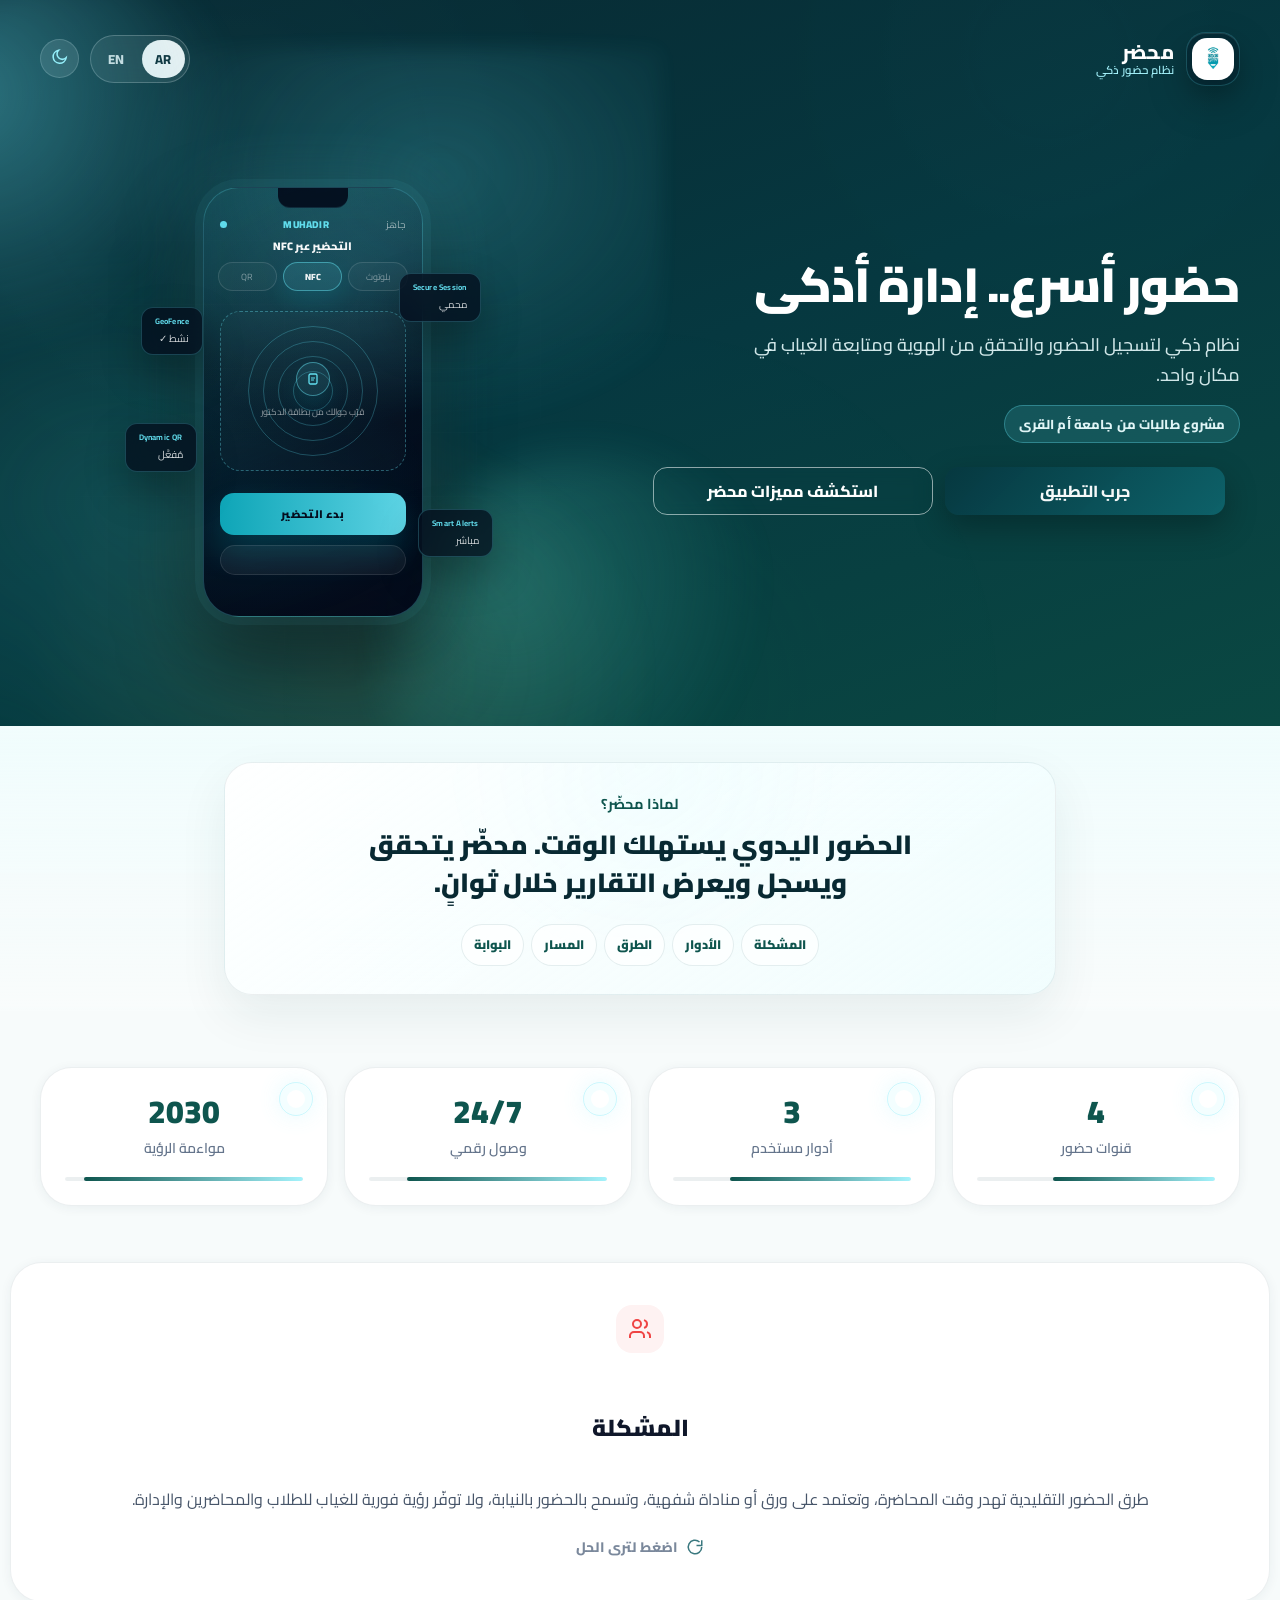
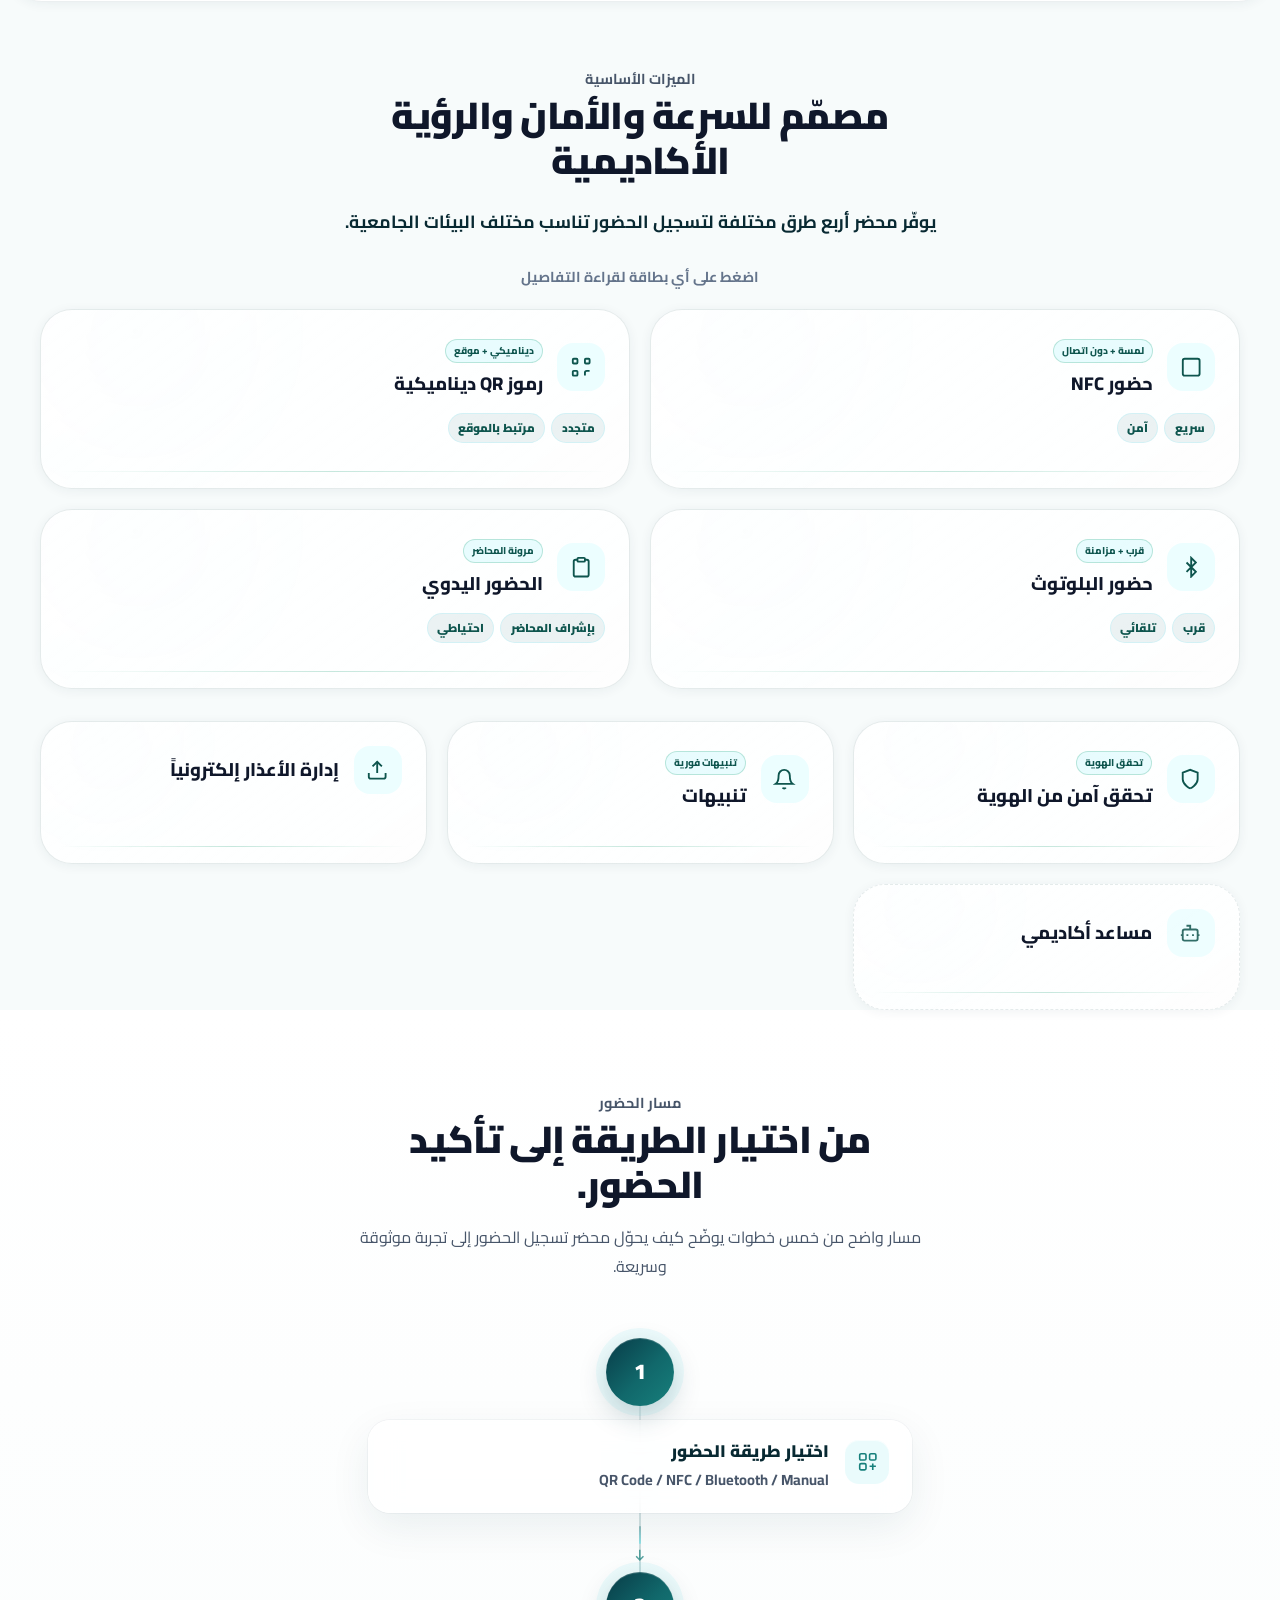
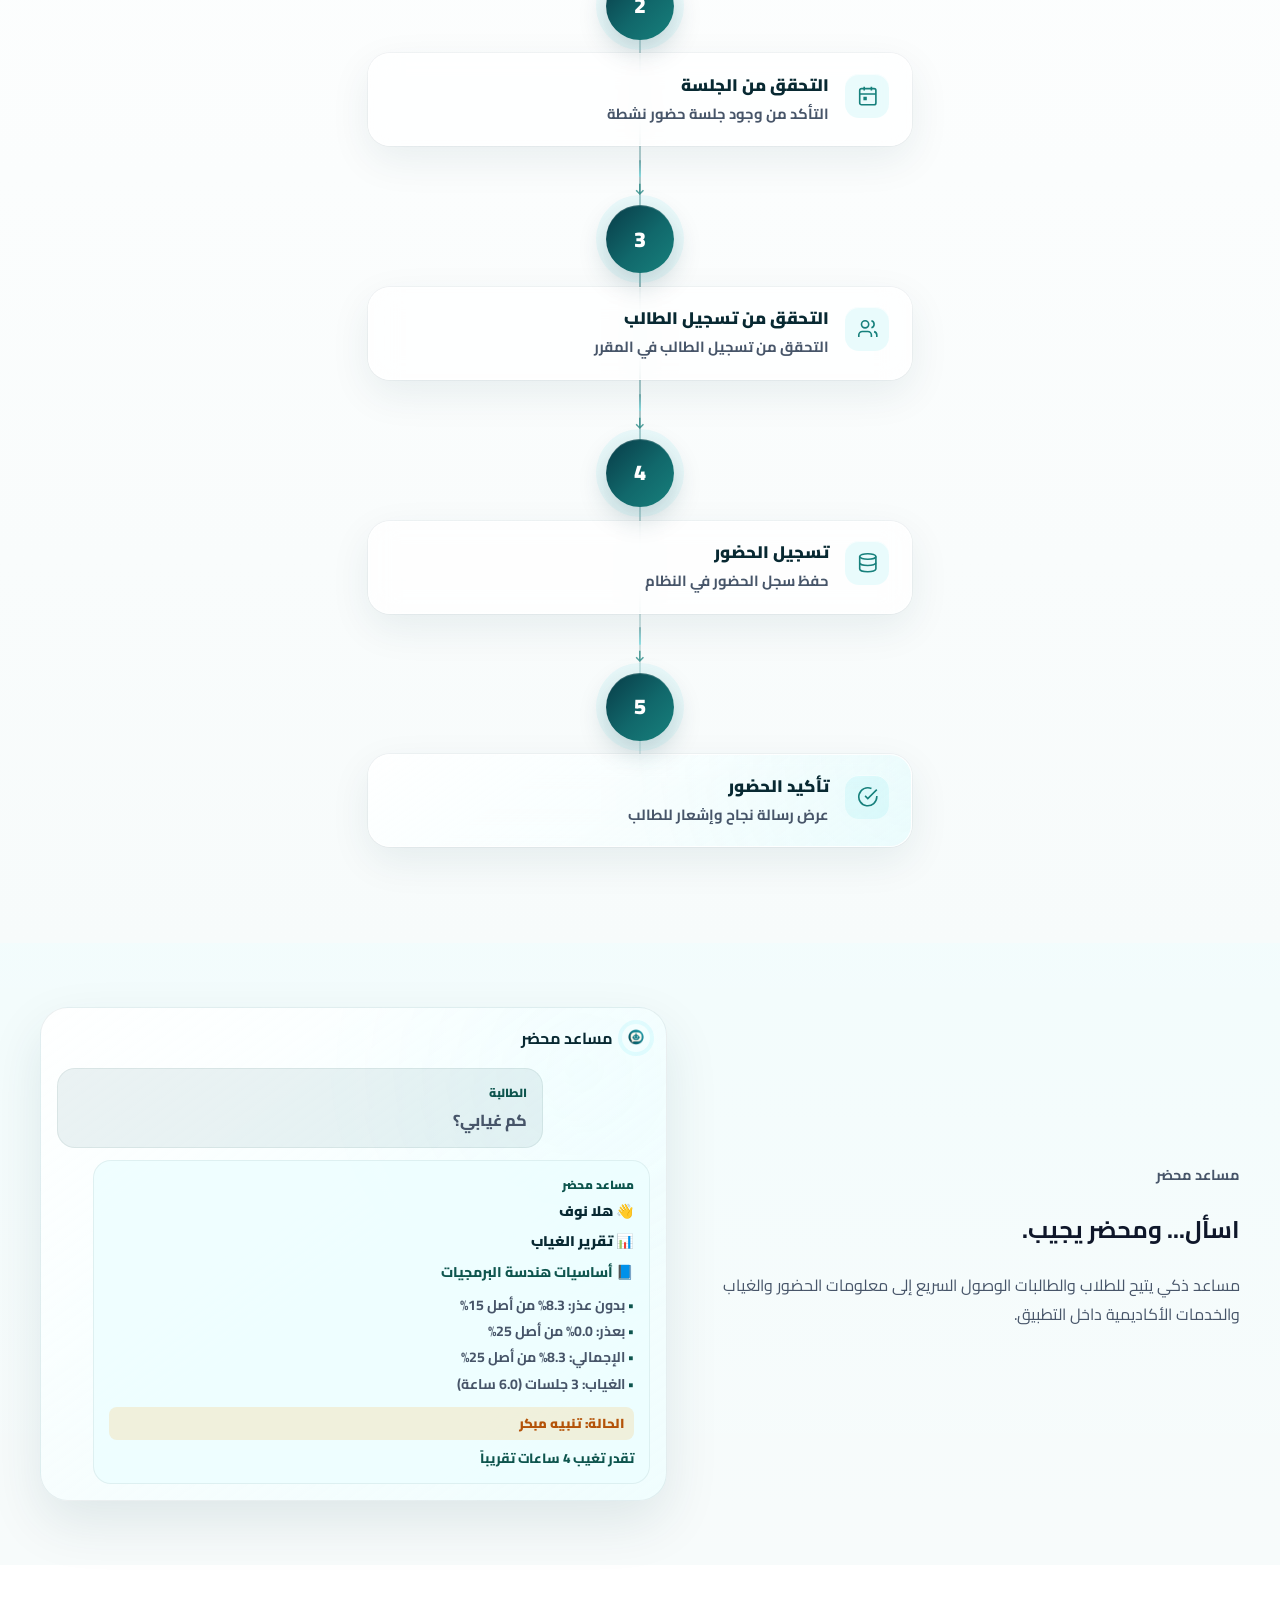
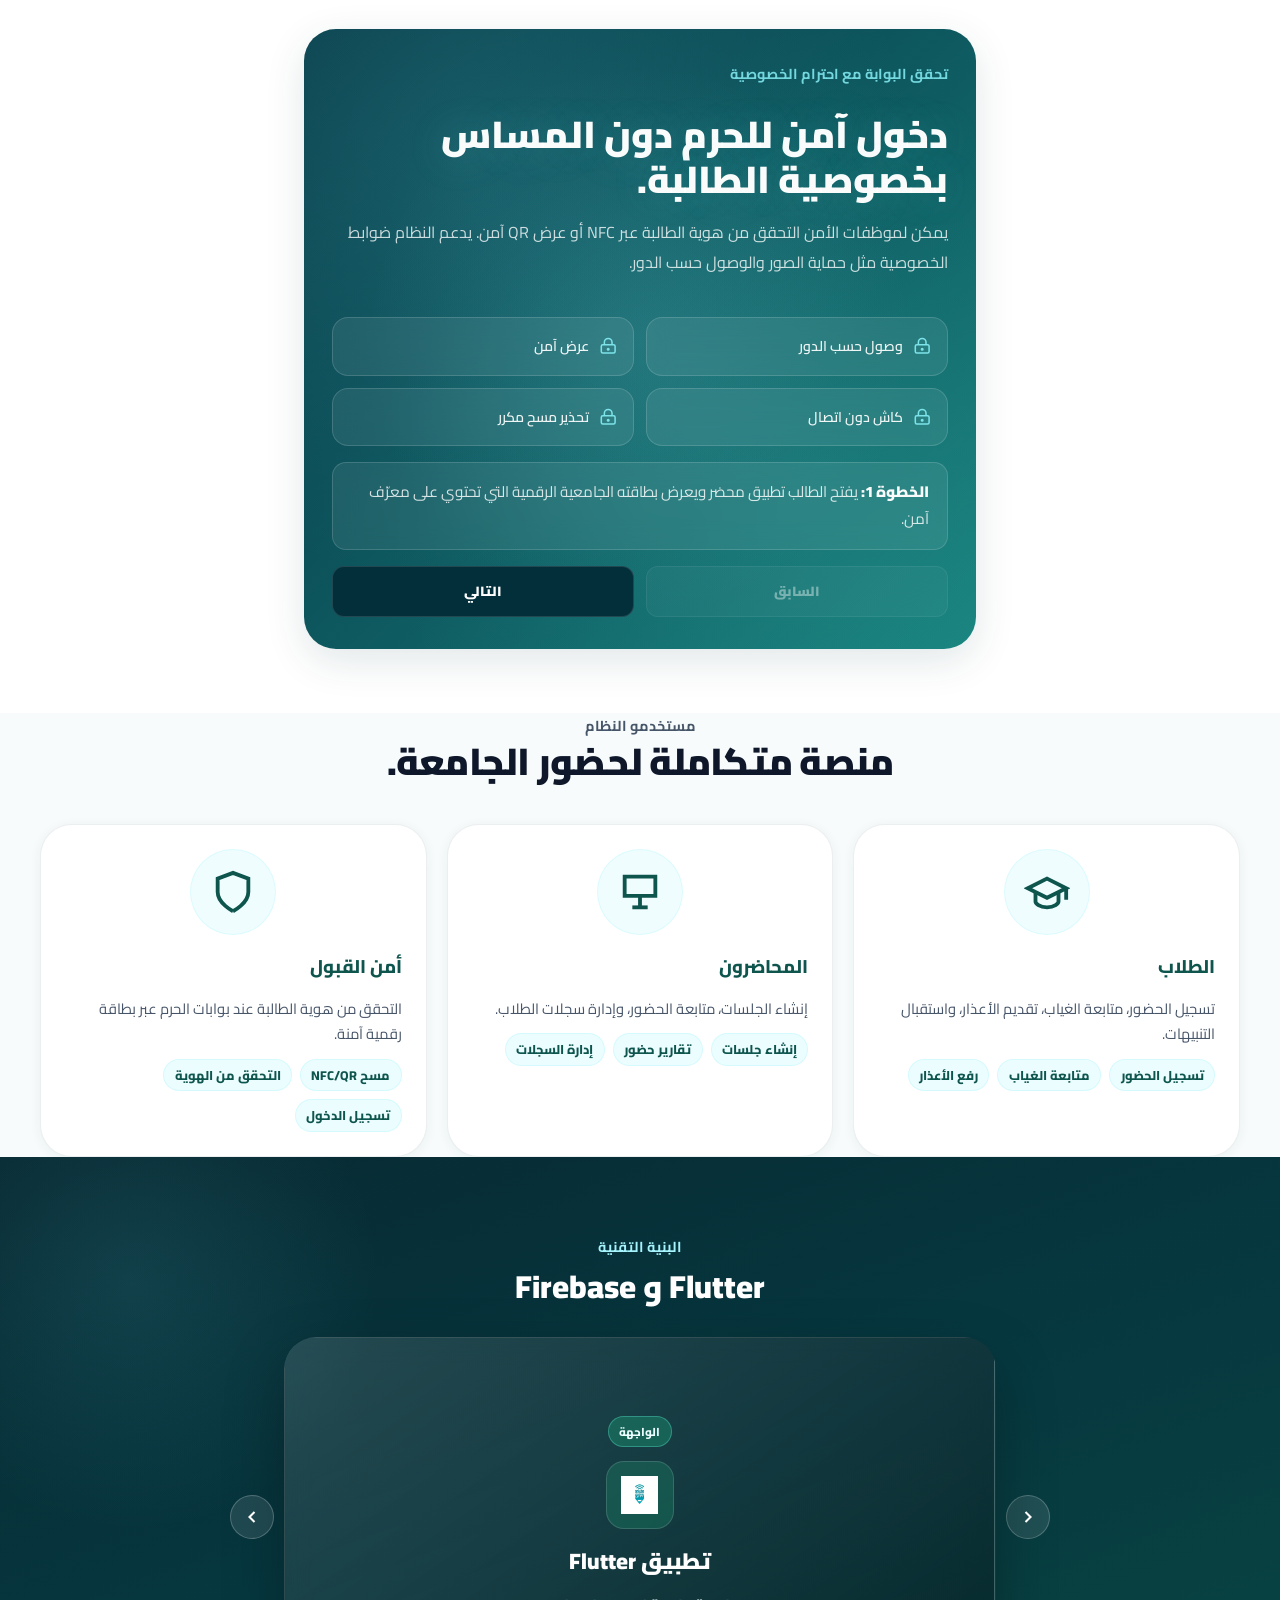
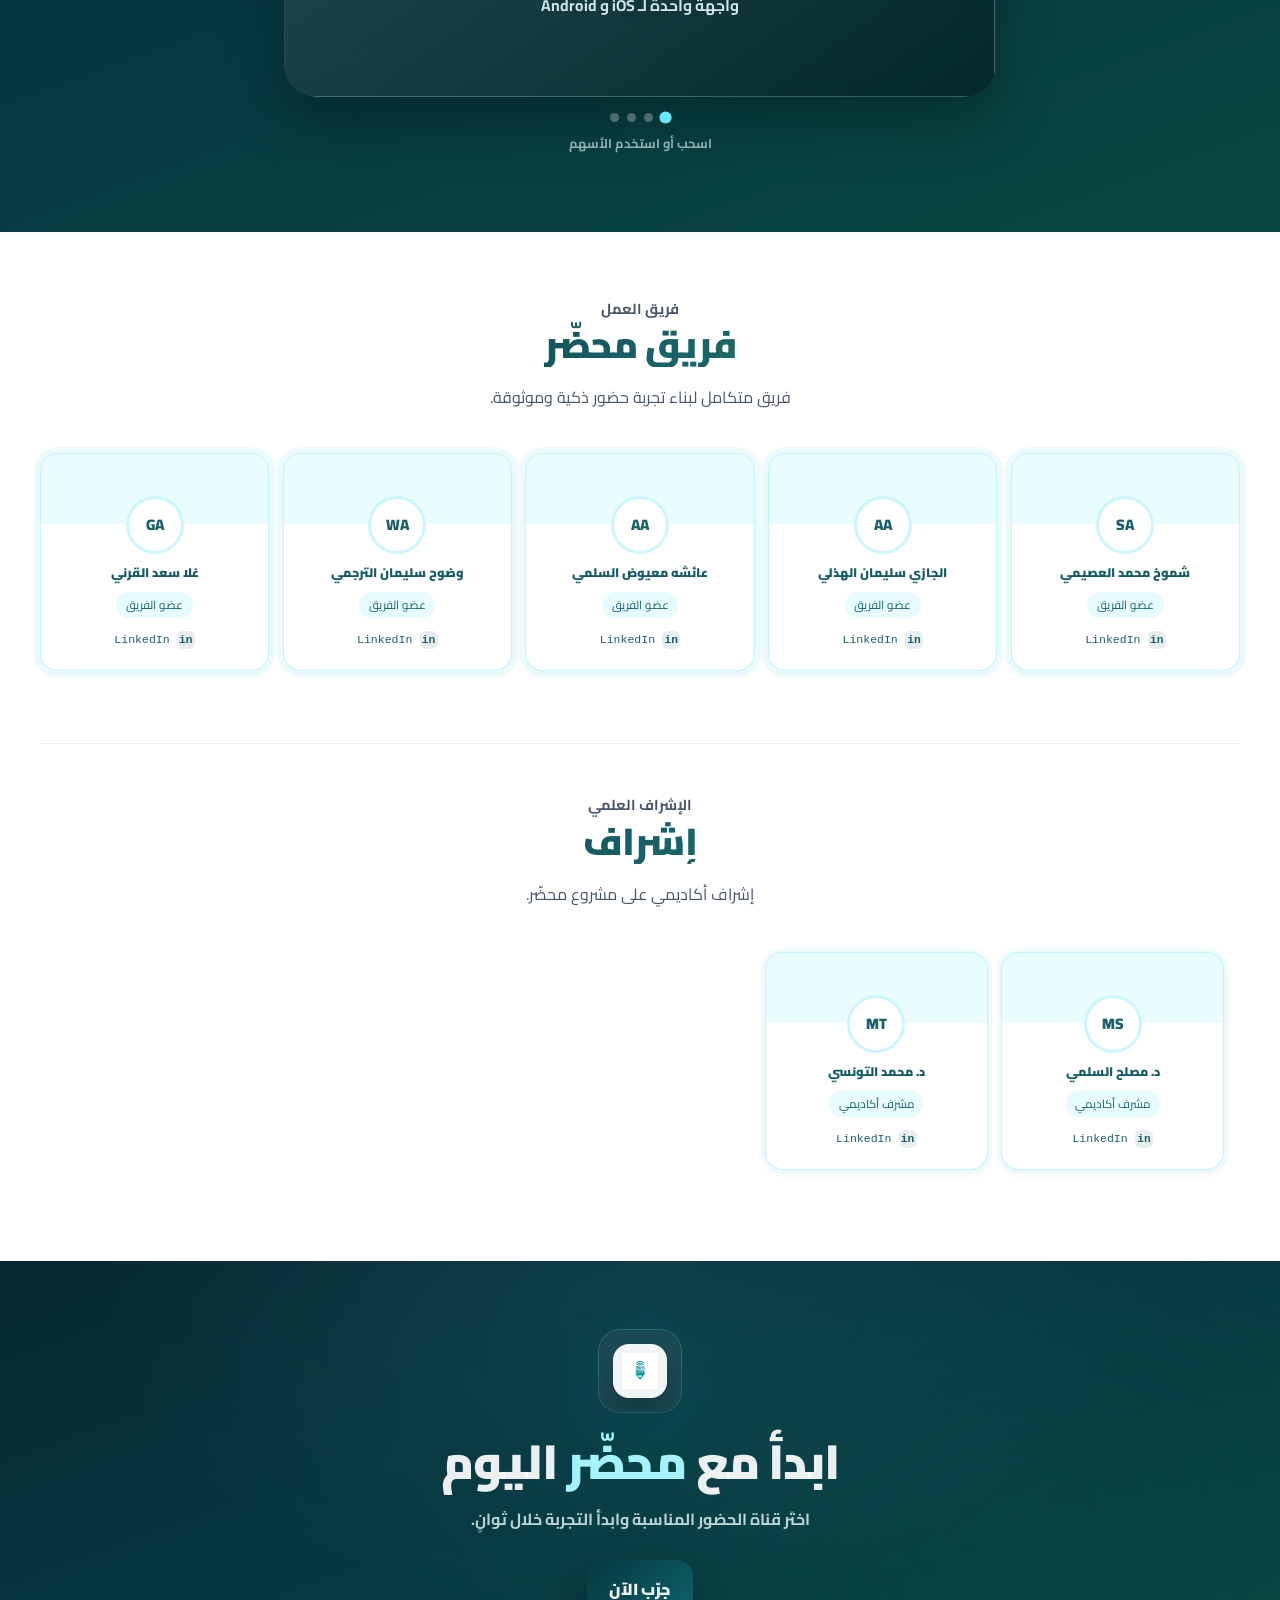
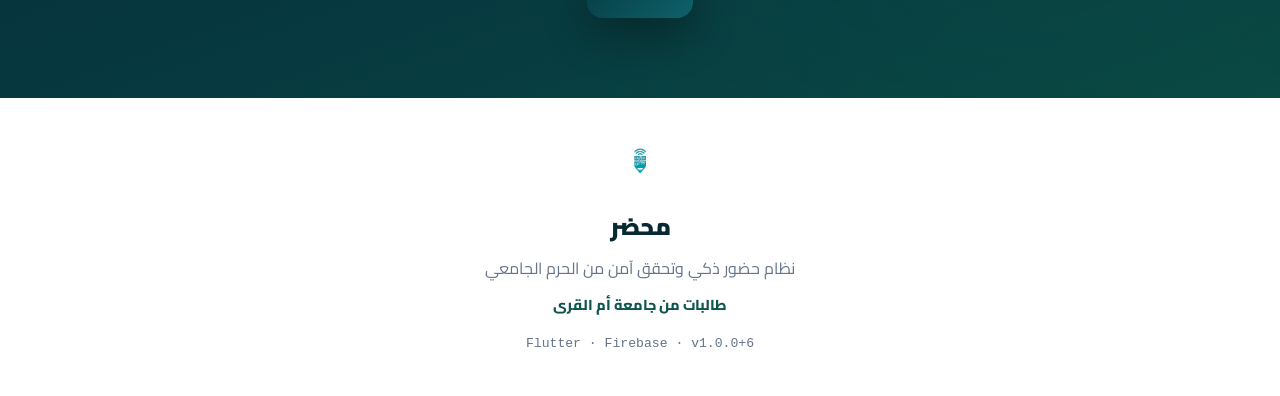
==== commit e7c64329: "Polish team cards, supervisor layout, and story strip links. Apply consistent blue team card styling" ====
--- a/docs/project-overview/index.html
+++ b/docs/project-overview/index.html
@@ -169,7 +169,6 @@
           <a href="#attendance-methods" data-ar="الطرق" data-en="Methods">الطرق</a>
           <a href="#attendance-flow" data-ar="المسار" data-en="Workflow">المسار</a>
           <a href="#gate" data-ar="البوابة" data-en="Gate">البوابة</a>
-          <a href="#features" data-ar="التقارير" data-en="Reports">التقارير</a>
         </div>
       </div>
     </section>
@@ -423,7 +422,7 @@
         </header>
 
         <div class="team-grid team-grid-compact" id="teamGrid">
-          <a class="tcard reveal active" href="https://www.linkedin.com/in/shomokh-alosaimei-825851273/?skipRedirect=true" target="_blank" rel="noreferrer" tabindex="0">
+          <a class="tcard reveal" href="https://www.linkedin.com/in/shomokh-alosaimei-825851273/?skipRedirect=true" target="_blank" rel="noreferrer" tabindex="0">
             <div class="tcard-bg" aria-hidden="true"></div>
             <div class="av" aria-hidden="true">SA</div>
             <div class="tcard-name" data-ar="شموخ محمد العصيمي" data-en="Shomokh Mohammed Alosaimei">شموخ محمد العصيمي</div>
@@ -490,7 +489,7 @@
 
           <div class="team-grid team-grid-compact supervisor-card-wrap">
             <a
-              class="tcard reveal active"
+              class="tcard reveal"
               href="https://www.linkedin.com/in/musleh-alsulami-5b502253/"
               target="_blank"
               rel="noopener noreferrer"
--- a/docs/project-overview/styles.css
+++ b/docs/project-overview/styles.css
@@ -173,34 +173,35 @@
 html[data-theme="dark"] .flow-list-card,
 html[data-theme="dark"] .tcard {
   background: var(--surface-raised);
-  border-color: var(--border-subtle);
+  border-color: rgba(103, 232, 249, 0.22);
+  box-shadow: 0 0 0 4px rgba(103, 232, 249, 0.06), var(--shadow-sm);
 }
 
 html[data-theme="dark"] .tcard-bg {
-  background: rgba(255, 255, 255, 0.04);
+  background: rgba(103, 232, 249, 0.10);
 }
 
 html[data-theme="dark"] .tcard:hover {
-  border-color: rgba(103, 232, 249, 0.22);
+  border-color: rgba(103, 232, 249, 0.32);
 }
 
 html[data-theme="dark"] .tcard-name {
-  color: rgba(255, 255, 255, 0.92);
+  color: rgba(165, 243, 252, 0.98);
 }
 
 html[data-theme="dark"] .tcard-role {
-  color: rgba(255, 255, 255, 0.66);
-  background: rgba(255, 255, 255, 0.06);
+  color: rgba(13, 89, 98, 0.95);
+  background: rgba(103, 232, 249, 0.16);
 }
 
 html[data-theme="dark"] .tcard-link {
-  color: rgba(255, 255, 255, 0.62);
+  color: rgba(13, 89, 98, 0.92);
 }
 
 html[data-theme="dark"] .av {
-  background: rgba(255, 255, 255, 0.06);
-  border-color: rgba(255, 255, 255, 0.10);
-  color: rgba(255, 255, 255, 0.72);
+  background: rgba(255, 255, 255, 0.96);
+  border-color: rgba(103, 232, 249, 0.35);
+  color: rgba(13, 89, 98, 0.95);
 }
 
 html[data-theme="dark"] .tcard-link-ico {
@@ -2219,20 +2220,29 @@
 }
 
 .supervisor-card-wrap {
+  display: grid;
+  grid-template-columns: repeat(2, minmax(0, 11.75rem));
+  justify-content: center;
+  gap: 1.35rem;
+  max-width: none;
   margin-top: 0;
-  grid-template-columns: repeat(2, minmax(0, 1fr));
-  max-width: 32rem;
   margin-inline: auto;
+  padding: 0.65rem 1rem;
 }
 
 .supervisor-card-wrap .tcard {
   grid-column: auto;
+  width: 100%;
+  min-width: 0;
+  box-shadow: 0 0 0 4px rgba(103, 232, 249, 0.08), var(--shadow-sm);
 }
 
 @media (max-width: 640px) {
   .supervisor-card-wrap {
-    grid-template-columns: 1fr;
-    max-width: 280px;
+    grid-template-columns: minmax(0, 16.5rem);
+    gap: 1.1rem;
+    max-width: 100%;
+    padding: 0.5rem 0.75rem;
   }
 
   .supervisor-card-wrap .tcard {
@@ -2376,7 +2386,7 @@
   position: relative;
   overflow: hidden;
   background: #fff;
-  border: 1px solid rgba(7, 59, 66, 0.10);
+  border: 1px solid rgba(103, 232, 249, 0.40);
   border-radius: 18px;
   padding: 1.5rem 1rem 1.25rem;
   display: flex;
@@ -2387,17 +2397,14 @@
   text-decoration: none;
   color: inherit;
   cursor: pointer;
-  transition: transform 0.2s var(--ease), border-color var(--transition);
+  box-shadow: 0 0 0 6px rgba(103, 232, 249, 0.10), var(--shadow-sm);
+  transition: transform 0.2s var(--ease), border-color var(--transition), box-shadow var(--transition);
 }
 
 .tcard:hover {
   transform: translateY(-4px);
-  border-color: rgba(103, 232, 249, 0.28);
-}
-
-.tcard.active {
-  border-color: rgba(103, 232, 249, 0.40);
-  box-shadow: 0 0 0 6px rgba(103, 232, 249, 0.10), var(--shadow-md);
+  border-color: rgba(103, 232, 249, 0.48);
+  box-shadow: 0 0 0 6px rgba(103, 232, 249, 0.14), var(--shadow-md);
 }
 
 .tcard-bg {
@@ -2405,16 +2412,12 @@
   inset-inline: 0;
   top: 0;
   height: 70px;
-  background: rgba(15, 23, 42, 0.03);
+  background: rgba(103, 232, 249, 0.14);
   transition: background var(--transition);
 }
 
 .tcard:hover .tcard-bg {
-  background: linear-gradient(135deg, rgba(103, 232, 249, 0.14), rgba(94, 234, 212, 0.10));
-}
-
-.tcard.active .tcard-bg {
-  background: rgba(103, 232, 249, 0.14);
+  background: linear-gradient(135deg, rgba(103, 232, 249, 0.18), rgba(94, 234, 212, 0.12));
 }
 
 .av {
@@ -2422,56 +2425,42 @@
   height: 58px;
   border-radius: 50%;
   background: #fff;
-  border: 3px solid #fff;
+  border: 3px solid rgba(103, 232, 249, 0.35);
   display: flex;
   align-items: center;
   justify-content: center;
   font-size: 0.95rem;
   font-weight: 900;
-  color: rgba(100, 116, 139, 0.95);
+  color: rgba(13, 89, 98, 0.95);
   position: relative;
   z-index: 1;
   margin-top: 18px;
   transition: color var(--transition), border-color var(--transition);
 }
 
-.tcard.active .av {
-  color: rgba(13, 89, 98, 0.95);
-  border-color: rgba(103, 232, 249, 0.35);
-}
-
 .tcard-name {
   font-size: 0.78rem;
   font-weight: 900;
-  color: var(--text);
+  color: rgba(13, 89, 98, 0.98);
   line-height: 1.4;
 }
 
 .tcard-role {
   font-size: 0.72rem;
-  color: rgba(100, 116, 139, 0.95);
-  background: rgba(15, 23, 42, 0.04);
+  color: rgba(13, 89, 98, 0.95);
+  background: rgba(103, 232, 249, 0.16);
   padding: 0.18rem 0.6rem;
   border-radius: 999px;
   transition: background var(--transition), color var(--transition);
 }
 
-.tcard.active .tcard-role {
-  background: rgba(103, 232, 249, 0.16);
-  color: rgba(13, 89, 98, 0.95);
-}
-
 .tcard-link {
   font-size: 0.72rem;
-  color: rgba(100, 116, 139, 0.80);
+  color: rgba(13, 89, 98, 0.95);
   display: inline-flex;
   align-items: center;
   gap: 0.45rem;
   margin-top: 0.1rem;
-}
-
-.tcard.active .tcard-link {
-  color: rgba(13, 89, 98, 0.95);
 }
 
 .tcard-link-ico {
